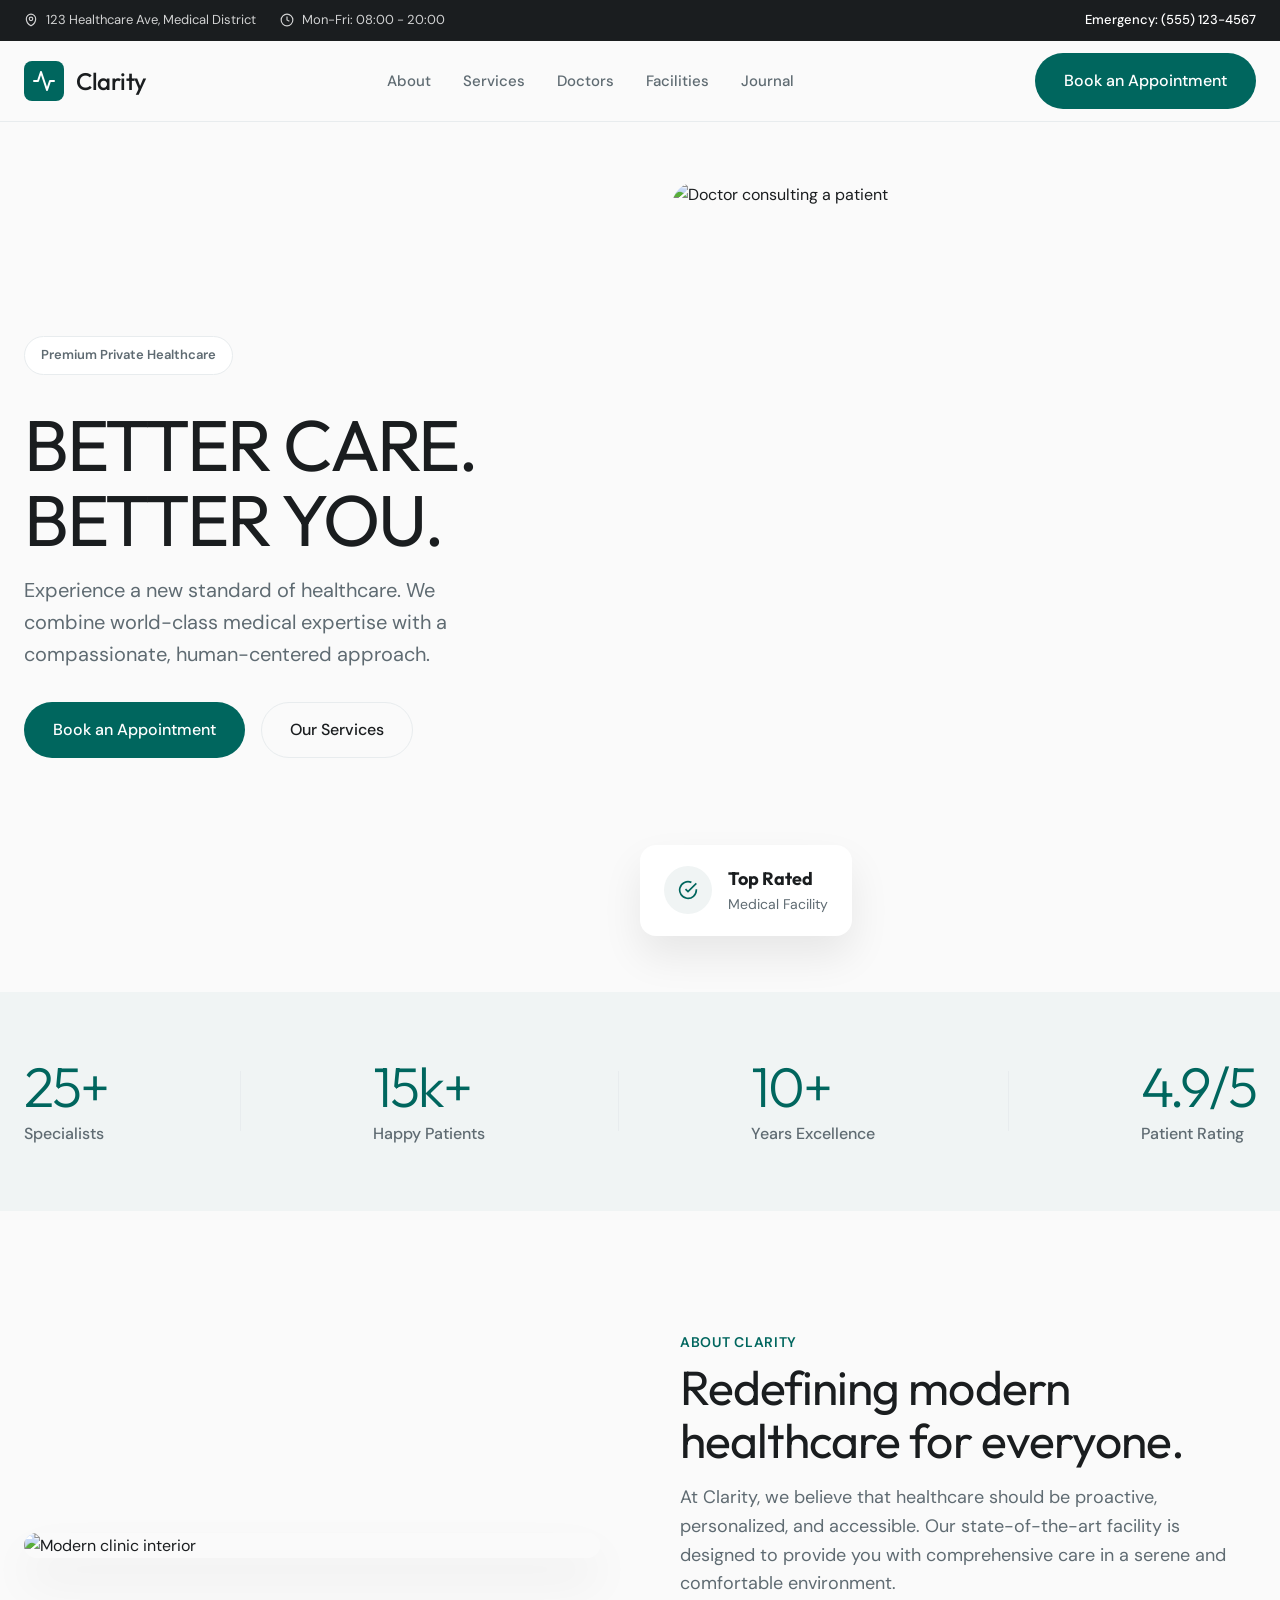
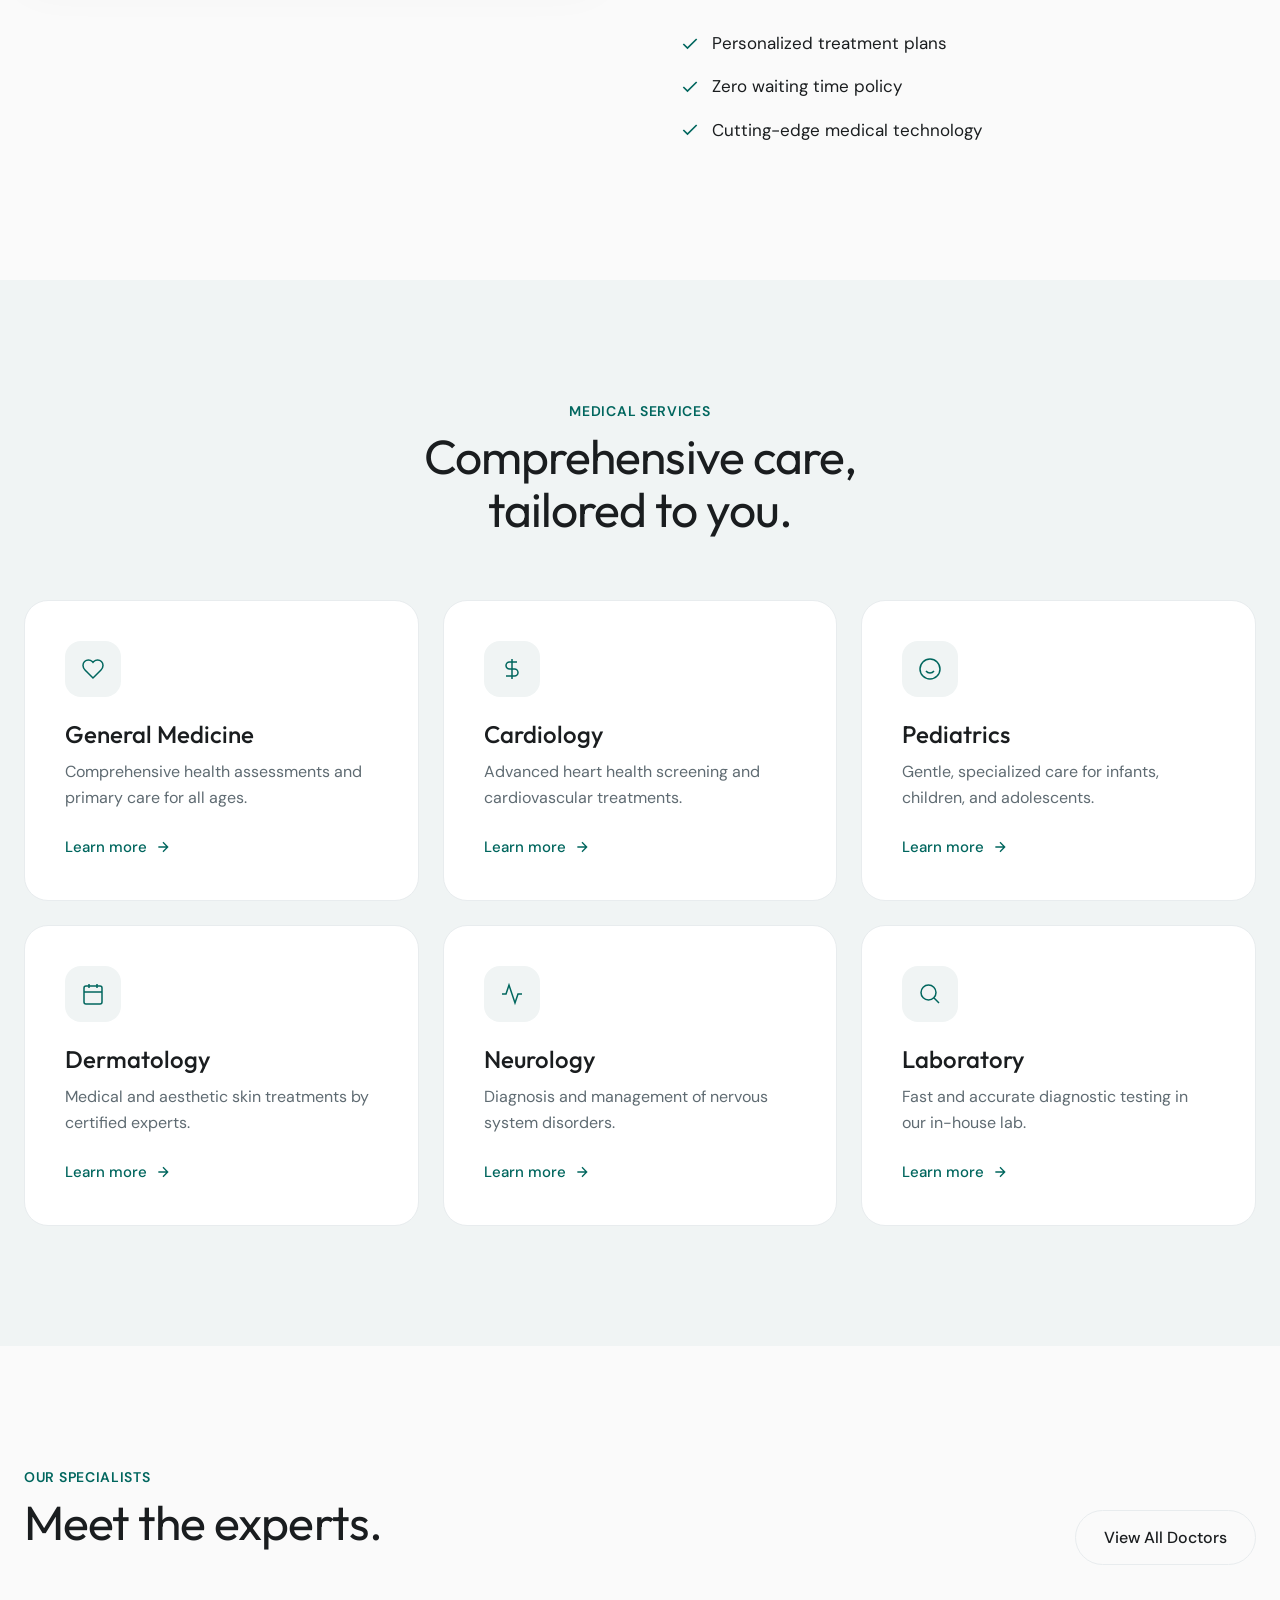
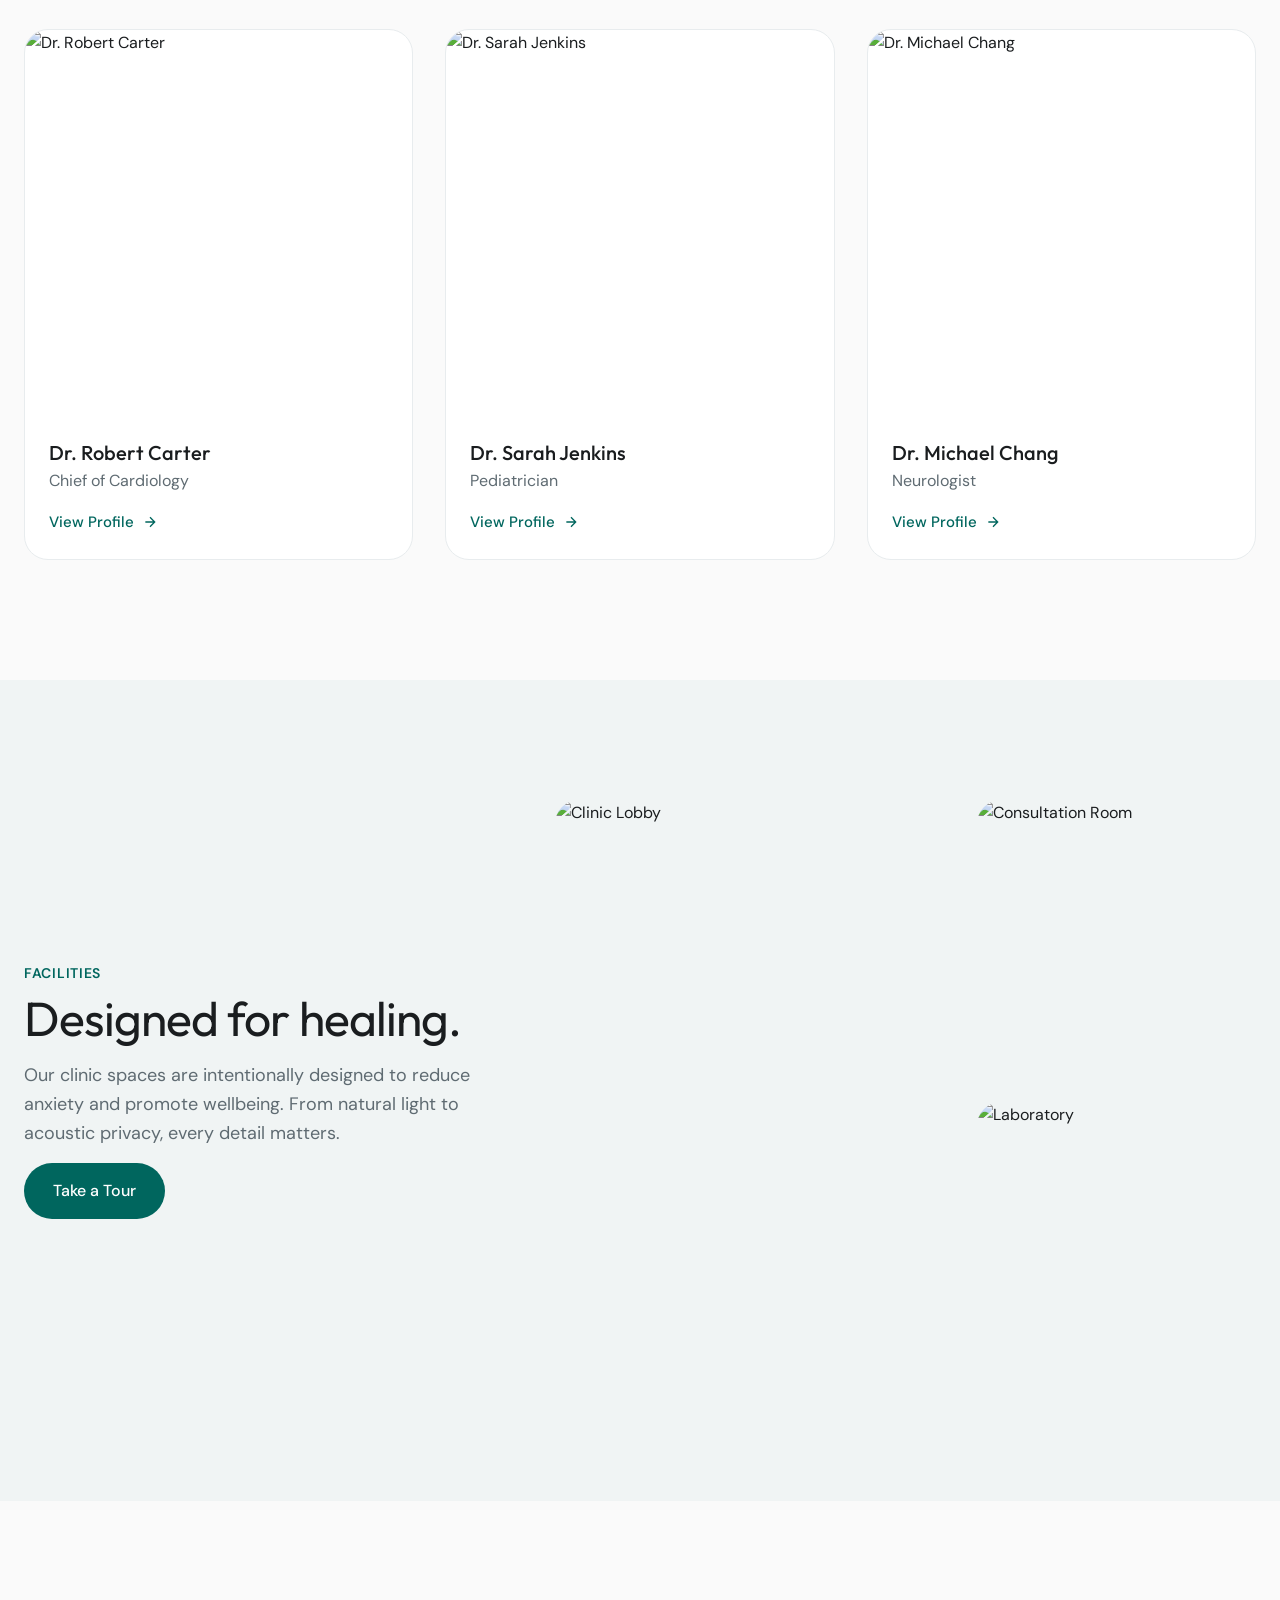
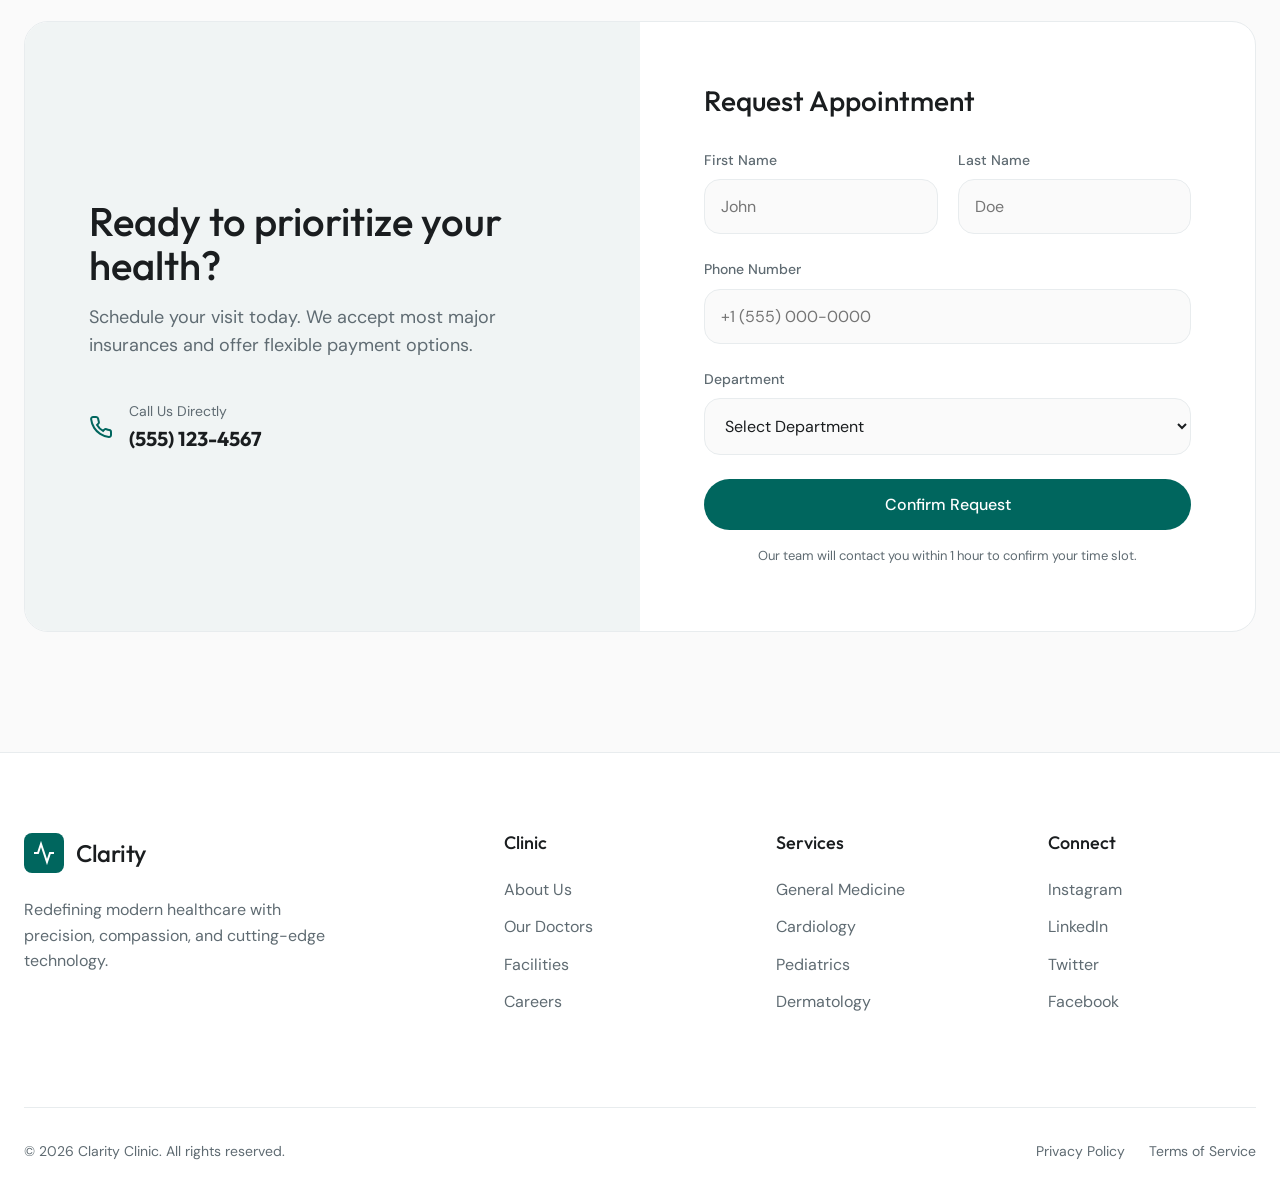
==== index.html @ 2b1e81a5 "Generate customer website from clarity" ====
<!DOCTYPE html>
<html lang="en">
<head>
    <meta charset="UTF-8">
    <meta name="viewport" content="width=device-width, initial-scale=1.0">
    <title>Praktek dokter gigi Jizel Zarra</title>
    
    <!-- Google Fonts -->
    <link rel="preconnect" href="https://fonts.googleapis.com">
    <link rel="preconnect" href="https://fonts.gstatic.com" crossorigin>
    <link href="https://fonts.googleapis.com/css2?family=DM+Sans:opsz,wght@9..40,400;9..40,500;9..40,600&family=Outfit:wght@300;400;500;600;700&display=swap" rel="stylesheet">
    
    <!-- Custom CSS -->
    <link rel="stylesheet" href="css/style.css">
</head>
<body data-nakama-business="Praktek dokter gigi Jizel Zarra">

    <!-- Top Bar -->
    <div class="top-bar">
        <div class="container top-bar-inner">
            <div class="top-bar-left">
                <span><svg width="14" height="14" viewBox="0 0 24 24" fill="none" stroke="currentColor" stroke-width="2"><path d="M12 22s-8-4.5-8-11.8A8 8 0 0 1 12 2a8 8 0 0 1 8 8.2c0 7.3-8 11.8-8 11.8z"/><circle cx="12" cy="10" r="3"/></svg> 123 Healthcare Ave, Medical District</span>
                <span><svg width="14" height="14" viewBox="0 0 24 24" fill="none" stroke="currentColor" stroke-width="2"><circle cx="12" cy="12" r="10"/><polyline points="12 6 12 12 16 14"/></svg> Mon-Fri: 08:00 - 20:00</span>
            </div>
            <div class="top-bar-right">
                <a href="tel:+1234567890" class="emergency-contact">Emergency: (555) 123-4567</a>
            </div>
        </div>
    </div>

    <!-- Navigation -->
    <nav class="navbar" id="navbar">
        <div class="container nav-inner">
            <a href="#" class="brand">
                <div class="brand-logo">
                    <svg width="24" height="24" viewBox="0 0 24 24" fill="none" stroke="currentColor" stroke-width="2" stroke-linecap="round" stroke-linejoin="round"><path d="M22 12h-4l-3 9L9 3l-3 9H2"/></svg>
                </div>
                <span>Clarity</span>
            </a>
            
            <div class="nav-links">
                <a href="#about" class="nav-link">About</a>
                <a href="#services" class="nav-link">Services</a>
                <a href="#doctors" class="nav-link">Doctors</a>
                <a href="#facilities" class="nav-link">Facilities</a>
                <a href="#journal" class="nav-link">Journal</a>
            </div>

            <div class="nav-actions">
                <a href="#book" class="btn btn-primary">Book an Appointment</a>
                <button class="menu-toggle" aria-label="Toggle menu">
                    <span></span>
                    <span></span>
                </button>
            </div>
        </div>
    </nav>

    <main>
        <!-- Hero Section -->
        <section class="hero">
            <div class="container hero-container">
                <div class="hero-content reveal">
                    <span class="hero-label">Premium Private Healthcare</span>
                    <h1 class="hero-title">BETTER CARE.<br>BETTER YOU.</h1>
                    <p class="hero-desc">Experience a new standard of healthcare. We combine world-class medical expertise with a compassionate, human-centered approach.</p>
                    <div class="hero-buttons">
                        <a href="#book" class="btn btn-primary">Book an Appointment</a>
                        <a href="#services" class="btn btn-outline">Our Services</a>
                    </div>
                </div>
                <div class="hero-visual reveal reveal-delay">
                    <div class="image-wrapper">
                        <img src="https://images.unsplash.com/photo-1638202993928-7267aad84c31?q=80&w=1974&auto=format&fit=crop" alt="Doctor consulting a patient" loading="lazy">
                    </div>
                    <div class="floating-badge">
                        <div class="badge-icon">
                            <svg width="20" height="20" viewBox="0 0 24 24" fill="none" stroke="currentColor" stroke-width="2"><path d="M22 11.08V12a10 10 0 1 1-5.93-9.14"/><polyline points="22 4 12 14.01 9 11.01"/></svg>
                        </div>
                        <div class="badge-text">
                            <strong>Top Rated</strong>
                            <span>Medical Facility</span>
                        </div>
                    </div>
                </div>
            </div>
        </section>

        <!-- Trust Indicators -->
        <section class="trust-indicators section-padding-sm bg-soft">
            <div class="container trust-container reveal">
                <div class="stat-item">
                    <h3>25+</h3>
                    <p>Specialists</p>
                </div>
                <div class="stat-divider"></div>
                <div class="stat-item">
                    <h3>15k+</h3>
                    <p>Happy Patients</p>
                </div>
                <div class="stat-divider"></div>
                <div class="stat-item">
                    <h3>10+</h3>
                    <p>Years Excellence</p>
                </div>
                <div class="stat-divider"></div>
                <div class="stat-item">
                    <h3>4.9/5</h3>
                    <p>Patient Rating</p>
                </div>
            </div>
        </section>

        <!-- About Section -->
        <section id="about" class="about section-padding">
            <div class="container about-container">
                <div class="about-visual reveal">
                    <img src="https://images.unsplash.com/photo-1519494026892-80bbd2d6fd0d?q=80&w=2053&auto=format&fit=crop" alt="Modern clinic interior" loading="lazy" class="rounded-image">
                </div>
                <div class="about-content reveal reveal-delay">
                    <span class="section-subtitle">About Clarity</span>
                    <h2 class="section-title">Redefining modern healthcare for everyone.</h2>
                    <p class="section-desc">At Clarity, we believe that healthcare should be proactive, personalized, and accessible. Our state-of-the-art facility is designed to provide you with comprehensive care in a serene and comfortable environment.</p>
                    <ul class="feature-list">
                        <li>
                            <svg width="20" height="20" viewBox="0 0 24 24" fill="none" stroke="currentColor" stroke-width="2"><polyline points="20 6 9 17 4 12"/></svg>
                            Personalized treatment plans
                        </li>
                        <li>
                            <svg width="20" height="20" viewBox="0 0 24 24" fill="none" stroke="currentColor" stroke-width="2"><polyline points="20 6 9 17 4 12"/></svg>
                            Zero waiting time policy
                        </li>
                        <li>
                            <svg width="20" height="20" viewBox="0 0 24 24" fill="none" stroke="currentColor" stroke-width="2"><polyline points="20 6 9 17 4 12"/></svg>
                            Cutting-edge medical technology
                        </li>
                    </ul>
                </div>
            </div>
        </section>

        <!-- Services Section -->
        <section id="services" class="services section-padding bg-soft">
            <div class="container">
                <div class="section-header text-center reveal">
                    <span class="section-subtitle">Medical Services</span>
                    <h2 class="section-title">Comprehensive care,<br>tailored to you.</h2>
                </div>
                
                <div class="services-grid mt-lg">
                    <!-- Service Card 1 -->
                    <div class="service-card reveal">
                        <div class="service-icon">
                            <svg width="24" height="24" viewBox="0 0 24 24" fill="none" stroke="currentColor" stroke-width="1.5"><path d="M20.42 4.58a5.4 5.4 0 0 0-7.65 0l-.77.78-.77-.78a5.4 5.4 0 0 0-7.65 0C1.46 6.7 1.33 10.28 4 13l8 8 8-8c2.67-2.72 2.54-6.3.42-8.42z"/></svg>
                        </div>
                        <h3>General Medicine</h3>
                        <p>Comprehensive health assessments and primary care for all ages.</p>
                        <a href="#" class="link-arrow">Learn more <svg width="16" height="16" viewBox="0 0 24 24" fill="none" stroke="currentColor" stroke-width="2"><path d="M5 12h14M12 5l7 7-7 7"/></svg></a>
                    </div>
                    <!-- Service Card 2 -->
                    <div class="service-card reveal reveal-delay">
                        <div class="service-icon">
                            <svg width="24" height="24" viewBox="0 0 24 24" fill="none" stroke="currentColor" stroke-width="1.5"><path d="M12 2v20M17 5H9.5a3.5 3.5 0 0 0 0 7h5a3.5 3.5 0 0 1 0 7H6"/></svg>
                        </div>
                        <h3>Cardiology</h3>
                        <p>Advanced heart health screening and cardiovascular treatments.</p>
                        <a href="#" class="link-arrow">Learn more <svg width="16" height="16" viewBox="0 0 24 24" fill="none" stroke="currentColor" stroke-width="2"><path d="M5 12h14M12 5l7 7-7 7"/></svg></a>
                    </div>
                    <!-- Service Card 3 -->
                    <div class="service-card reveal reveal-delay-2">
                        <div class="service-icon">
                            <svg width="24" height="24" viewBox="0 0 24 24" fill="none" stroke="currentColor" stroke-width="1.5"><circle cx="12" cy="12" r="10"/><path d="M8 14s1.5 2 4 2 4-2 4-2"/><line x1="9" y1="9" x2="9.01" y2="9"/><line x1="15" y1="9" x2="15.01" y2="9"/></svg>
                        </div>
                        <h3>Pediatrics</h3>
                        <p>Gentle, specialized care for infants, children, and adolescents.</p>
                        <a href="#" class="link-arrow">Learn more <svg width="16" height="16" viewBox="0 0 24 24" fill="none" stroke="currentColor" stroke-width="2"><path d="M5 12h14M12 5l7 7-7 7"/></svg></a>
                    </div>
                    <!-- Service Card 4 -->
                    <div class="service-card reveal">
                        <div class="service-icon">
                            <svg width="24" height="24" viewBox="0 0 24 24" fill="none" stroke="currentColor" stroke-width="1.5"><rect x="3" y="4" width="18" height="18" rx="2" ry="2"/><line x1="16" y1="2" x2="16" y2="6"/><line x1="8" y1="2" x2="8" y2="6"/><line x1="3" y1="10" x2="21" y2="10"/></svg>
                        </div>
                        <h3>Dermatology</h3>
                        <p>Medical and aesthetic skin treatments by certified experts.</p>
                        <a href="#" class="link-arrow">Learn more <svg width="16" height="16" viewBox="0 0 24 24" fill="none" stroke="currentColor" stroke-width="2"><path d="M5 12h14M12 5l7 7-7 7"/></svg></a>
                    </div>
                    <!-- Service Card 5 -->
                    <div class="service-card reveal reveal-delay">
                        <div class="service-icon">
                            <svg width="24" height="24" viewBox="0 0 24 24" fill="none" stroke="currentColor" stroke-width="1.5"><path d="M22 12h-4l-3 9L9 3l-3 9H2"/></svg>
                        </div>
                        <h3>Neurology</h3>
                        <p>Diagnosis and management of nervous system disorders.</p>
                        <a href="#" class="link-arrow">Learn more <svg width="16" height="16" viewBox="0 0 24 24" fill="none" stroke="currentColor" stroke-width="2"><path d="M5 12h14M12 5l7 7-7 7"/></svg></a>
                    </div>
                    <!-- Service Card 6 -->
                    <div class="service-card reveal reveal-delay-2">
                        <div class="service-icon">
                            <svg width="24" height="24" viewBox="0 0 24 24" fill="none" stroke="currentColor" stroke-width="1.5"><circle cx="10.5" cy="10.5" r="7.5"/><line x1="21" y1="21" x2="15.8" y2="15.8"/></svg>
                        </div>
                        <h3>Laboratory</h3>
                        <p>Fast and accurate diagnostic testing in our in-house lab.</p>
                        <a href="#" class="link-arrow">Learn more <svg width="16" height="16" viewBox="0 0 24 24" fill="none" stroke="currentColor" stroke-width="2"><path d="M5 12h14M12 5l7 7-7 7"/></svg></a>
                    </div>
                </div>
            </div>
        </section>

        <!-- Doctors Section -->
        <section id="doctors" class="doctors section-padding">
            <div class="container">
                <div class="section-header reveal">
                    <div class="flex-between">
                        <div>
                            <span class="section-subtitle">Our Specialists</span>
                            <h2 class="section-title">Meet the experts.</h2>
                        </div>
                        <a href="#" class="btn btn-outline hidden-mobile">View All Doctors</a>
                    </div>
                </div>

                <div class="doctors-grid mt-lg">
                    <!-- Doctor 1 -->
                    <div class="doctor-card reveal">
                        <div class="doctor-img">
                            <img src="https://images.unsplash.com/photo-1612349317150-e413f6a5b16d?q=80&w=2070&auto=format&fit=crop" alt="Dr. Robert Carter" loading="lazy">
                        </div>
                        <div class="doctor-info">
                            <h3>Dr. Robert Carter</h3>
                            <p class="specialty">Chief of Cardiology</p>
                            <a href="#" class="link-arrow">View Profile <svg width="16" height="16" viewBox="0 0 24 24" fill="none" stroke="currentColor" stroke-width="2"><path d="M5 12h14M12 5l7 7-7 7"/></svg></a>
                        </div>
                    </div>
                    <!-- Doctor 2 -->
                    <div class="doctor-card reveal reveal-delay">
                        <div class="doctor-img">
                            <img src="https://images.unsplash.com/photo-1594824406935-44fb74719cd2?q=80&w=2070&auto=format&fit=crop" alt="Dr. Sarah Jenkins" loading="lazy">
                        </div>
                        <div class="doctor-info">
                            <h3>Dr. Sarah Jenkins</h3>
                            <p class="specialty">Pediatrician</p>
                            <a href="#" class="link-arrow">View Profile <svg width="16" height="16" viewBox="0 0 24 24" fill="none" stroke="currentColor" stroke-width="2"><path d="M5 12h14M12 5l7 7-7 7"/></svg></a>
                        </div>
                    </div>
                    <!-- Doctor 3 -->
                    <div class="doctor-card reveal reveal-delay-2">
                        <div class="doctor-img">
                            <img src="https://images.unsplash.com/photo-1622253692010-333f2da6031d?q=80&w=1964&auto=format&fit=crop" alt="Dr. Michael Chang" loading="lazy">
                        </div>
                        <div class="doctor-info">
                            <h3>Dr. Michael Chang</h3>
                            <p class="specialty">Neurologist</p>
                            <a href="#" class="link-arrow">View Profile <svg width="16" height="16" viewBox="0 0 24 24" fill="none" stroke="currentColor" stroke-width="2"><path d="M5 12h14M12 5l7 7-7 7"/></svg></a>
                        </div>
                    </div>
                </div>
            </div>
        </section>

        <!-- Facilities Section -->
        <section id="facilities" class="facilities section-padding bg-soft">
            <div class="container">
                <div class="facilities-layout">
                    <div class="facilities-text reveal">
                        <span class="section-subtitle">Facilities</span>
                        <h2 class="section-title">Designed for healing.</h2>
                        <p class="section-desc">Our clinic spaces are intentionally designed to reduce anxiety and promote wellbeing. From natural light to acoustic privacy, every detail matters.</p>
                        <a href="#" class="btn btn-primary mt-sm">Take a Tour</a>
                    </div>
                    <div class="facilities-gallery reveal reveal-delay">
                        <div class="gallery-item large">
                            <img src="https://images.unsplash.com/photo-1586773860418-d37222d8fce3?q=80&w=2073&auto=format&fit=crop" alt="Clinic Lobby" loading="lazy">
                        </div>
                        <div class="gallery-column">
                            <div class="gallery-item">
                                <img src="https://images.unsplash.com/photo-1516549655169-df83a0774514?q=80&w=2070&auto=format&fit=crop" alt="Consultation Room" loading="lazy">
                            </div>
                            <div class="gallery-item">
                                <img src="https://images.unsplash.com/photo-1579684385127-1ef15d508118?q=80&w=2080&auto=format&fit=crop" alt="Laboratory" loading="lazy">
                            </div>
                        </div>
                    </div>
                </div>
            </div>
        </section>

        <!-- CTA / Appointment Booking -->
        <section id="book" class="booking section-padding">
            <div class="container booking-container reveal">
                <div class="booking-box">
                    <div class="booking-content">
                        <h2>Ready to prioritize your health?</h2>
                        <p>Schedule your visit today. We accept most major insurances and offer flexible payment options.</p>
                        
                        <div class="contact-methods">
                            <div class="method">
                                <svg width="24" height="24" viewBox="0 0 24 24" fill="none" stroke="currentColor" stroke-width="2"><path d="M22 16.92v3a2 2 0 0 1-2.18 2 19.79 19.79 0 0 1-8.63-3.07 19.5 19.5 0 0 1-6-6 19.79 19.79 0 0 1-3.07-8.67A2 2 0 0 1 4.11 2h3a2 2 0 0 1 2 1.72 12.84 12.84 0 0 0 .7 2.81 2 2 0 0 1-.45 2.11L8.09 9.91a16 16 0 0 0 6 6l1.27-1.27a2 2 0 0 1 2.11-.45 12.84 12.84 0 0 0 2.81.7A2 2 0 0 1 22 16.92z"/></svg>
                                <div>
                                    <span>Call Us Directly</span>
                                    <strong>(555) 123-4567</strong>
                                </div>
                            </div>
                        </div>
                    </div>
                    <div class="booking-form-wrapper">
                        <form class="booking-form">
                            <h3>Request Appointment</h3>
                            <div class="form-row">
                                <div class="form-group">
                                    <label>First Name</label>
                                    <input type="text" placeholder="John" required>
                                </div>
                                <div class="form-group">
                                    <label>Last Name</label>
                                    <input type="text" placeholder="Doe" required>
                                </div>
                            </div>
                            <div class="form-group">
                                <label>Phone Number</label>
                                <input type="tel" placeholder="+1 (555) 000-0000" required>
                            </div>
                            <div class="form-group">
                                <label>Department</label>
                                <select required>
                                    <option value="">Select Department</option>
                                    <option value="general">General Medicine</option>
                                    <option value="cardiology">Cardiology</option>
                                    <option value="pediatrics">Pediatrics</option>
                                    <option value="other">Other</option>
                                </select>
                            </div>
                            <button type="submit" class="btn btn-primary btn-full">Confirm Request</button>
                            <p class="form-note">Our team will contact you within 1 hour to confirm your time slot.</p>
                        </form>
                    </div>
                </div>
            </div>
        </section>
    </main>

    <!-- Footer -->
    <footer class="footer">
        <div class="container">
            <div class="footer-top">
                <div class="footer-brand">
                    <a href="#" class="brand">
                        <div class="brand-logo">
                            <svg width="24" height="24" viewBox="0 0 24 24" fill="none" stroke="currentColor" stroke-width="2"><path d="M22 12h-4l-3 9L9 3l-3 9H2"/></svg>
                        </div>
                        <span>Clarity</span>
                    </a>
                    <p class="footer-desc">Redefining modern healthcare with precision, compassion, and cutting-edge technology.</p>
                </div>
                
                <div class="footer-links">
                    <h4>Clinic</h4>
                    <a href="#about">About Us</a>
                    <a href="#doctors">Our Doctors</a>
                    <a href="#facilities">Facilities</a>
                    <a href="#">Careers</a>
                </div>
                
                <div class="footer-links">
                    <h4>Services</h4>
                    <a href="#">General Medicine</a>
                    <a href="#">Cardiology</a>
                    <a href="#">Pediatrics</a>
                    <a href="#">Dermatology</a>
                </div>
                
                <div class="footer-links">
                    <h4>Connect</h4>
                    <a href="#">Instagram</a>
                    <a href="#">LinkedIn</a>
                    <a href="#">Twitter</a>
                    <a href="#">Facebook</a>
                </div>
            </div>
            
            <div class="footer-bottom">
                <p>&copy; 2026 Clarity Clinic. All rights reserved.</p>
                <div class="legal-links">
                    <a href="#">Privacy Policy</a>
                    <a href="#">Terms of Service</a>
                </div>
            </div>
        </div>
    </footer>

    <!-- Custom JS -->
    <script src="js/main.js"></script>
<script src="js/nakama-site-config.js"></script><script src="js/nakama-site-runtime.js"></script>
</body>
</html>
---- css/style.css ----
/* Theme 01 - CLARITY (Modern Private Clinic) */

:root {
    /* Colors */
    --c-bg: #FAFAFA;
    --c-bg-soft: #F0F4F4;
    --c-text: #1A1D1F;
    --c-text-muted: #5F6B72;
    --c-accent: #00665E;
    --c-accent-hover: #004F49;
    --c-white: #FFFFFF;
    --c-border: #E8ECEE;
    
    /* Typography */
    --f-heading: 'Outfit', sans-serif;
    --f-body: 'DM Sans', sans-serif;
    
    /* Spacing */
    --s-sm: 8px;
    --s-md: 16px;
    --s-lg: 32px;
    --s-xl: 64px;
    --s-xxl: 120px;
    
    /* Border Radius */
    --r-sm: 8px;
    --r-md: 16px;
    --r-lg: 24px;
    --r-pill: 100px;
    
    /* Transitions */
    --t-smooth: all 0.4s cubic-bezier(0.16, 1, 0.3, 1);
}

* {
    margin: 0;
    padding: 0;
    box-sizing: border-box;
}

html {
    scroll-behavior: smooth;
}

body {
    font-family: var(--f-body);
    color: var(--c-text);
    background-color: var(--c-bg);
    line-height: 1.6;
    -webkit-font-smoothing: antialiased;
}

h1, h2, h3, h4, h5, h6 {
    font-family: var(--f-heading);
    font-weight: 500;
    line-height: 1.1;
    color: var(--c-text);
}

a {
    text-decoration: none;
    color: inherit;
    transition: var(--t-smooth);
}

img {
    max-width: 100%;
    height: auto;
    display: block;
}

/* Layout Utilities */
.container {
    width: 100%;
    max-width: 1280px;
    margin: 0 auto;
    padding: 0 24px;
}

.section-padding {
    padding: var(--s-xxl) 0;
}

.section-padding-sm {
    padding: var(--s-xl) 0;
}

.bg-soft {
    background-color: var(--c-bg-soft);
}

.text-center {
    text-align: center;
}

.mt-sm { margin-top: var(--s-md); }
.mt-md { margin-top: var(--s-lg); }
.mt-lg { margin-top: var(--s-xl); }

.flex-between {
    display: flex;
    justify-content: space-between;
    align-items: flex-end;
    gap: var(--s-lg);
}

/* Typography Utilities */
.section-subtitle {
    font-family: var(--f-body);
    font-weight: 600;
    font-size: 0.875rem;
    text-transform: uppercase;
    letter-spacing: 0.05em;
    color: var(--c-accent);
    display: block;
    margin-bottom: var(--s-sm);
}

.section-title {
    font-size: 3rem;
    font-weight: 400;
    letter-spacing: -0.02em;
    margin-bottom: var(--s-md);
}

.section-desc {
    font-size: 1.125rem;
    color: var(--c-text-muted);
    max-width: 600px;
}

.text-center .section-desc {
    margin: 0 auto;
}

/* Buttons */
.btn {
    display: inline-flex;
    align-items: center;
    justify-content: center;
    padding: 14px 28px;
    font-family: var(--f-body);
    font-weight: 500;
    font-size: 1rem;
    border-radius: var(--r-pill);
    cursor: pointer;
    transition: var(--t-smooth);
    border: 1px solid transparent;
}

.btn-primary {
    background-color: var(--c-accent);
    color: var(--c-white);
}

.btn-primary:hover {
    background-color: var(--c-accent-hover);
    transform: translateY(-2px);
    box-shadow: 0 10px 20px rgba(0, 102, 94, 0.15);
}

.btn-outline {
    background-color: transparent;
    color: var(--c-text);
    border-color: var(--c-border);
}

.btn-outline:hover {
    border-color: var(--c-accent);
    color: var(--c-accent);
}

.btn-full {
    width: 100%;
}

.link-arrow {
    display: inline-flex;
    align-items: center;
    gap: 8px;
    font-weight: 500;
    color: var(--c-accent);
    font-size: 0.9375rem;
}

.link-arrow svg {
    transition: var(--t-smooth);
}

.link-arrow:hover svg {
    transform: translateX(4px);
}

/* Top Bar */
.top-bar {
    background-color: var(--c-text);
    color: var(--c-white);
    font-size: 0.8125rem;
    padding: 10px 0;
}

.top-bar-inner {
    display: flex;
    justify-content: space-between;
    align-items: center;
}

.top-bar-left {
    display: flex;
    gap: 24px;
}

.top-bar-left span {
    display: flex;
    align-items: center;
    gap: 8px;
    opacity: 0.8;
}

.emergency-contact {
    color: var(--c-white);
    font-weight: 500;
}

.emergency-contact:hover {
    color: #4FD1C5;
}

/* Navbar */
.navbar {
    background-color: var(--c-bg);
    border-bottom: 1px solid var(--c-border);
    position: sticky;
    top: 0;
    z-index: 100;
    transition: var(--t-smooth);
}

.navbar.scrolled {
    background-color: rgba(250, 250, 250, 0.9);
    backdrop-filter: blur(12px);
}

.nav-inner {
    display: flex;
    justify-content: space-between;
    align-items: center;
    height: 80px;
}

.brand {
    display: flex;
    align-items: center;
    gap: 12px;
    font-family: var(--f-heading);
    font-weight: 500;
    font-size: 1.5rem;
    letter-spacing: -0.02em;
}

.brand-logo {
    width: 40px;
    height: 40px;
    background-color: var(--c-accent);
    color: var(--c-white);
    border-radius: var(--r-sm);
    display: flex;
    align-items: center;
    justify-content: center;
}

.nav-links {
    display: flex;
    gap: 32px;
}

.nav-link {
    font-size: 0.9375rem;
    font-weight: 500;
    color: var(--c-text-muted);
}

.nav-link:hover {
    color: var(--c-accent);
}

.nav-actions {
    display: flex;
    align-items: center;
    gap: 16px;
}

.menu-toggle {
    display: none;
    background: none;
    border: none;
    cursor: pointer;
    flex-direction: column;
    gap: 6px;
    padding: 8px;
}

.menu-toggle span {
    display: block;
    width: 24px;
    height: 2px;
    background-color: var(--c-text);
    transition: var(--t-smooth);
}

/* Hero Section */
.hero {
    padding: 60px 0 80px;
    overflow: hidden;
}

.hero-container {
    display: grid;
    grid-template-columns: 1fr 1fr;
    gap: 64px;
    align-items: center;
}

.hero-label {
    display: inline-block;
    padding: 8px 16px;
    background-color: var(--c-white);
    border: 1px solid var(--c-border);
    border-radius: var(--r-pill);
    font-size: 0.8125rem;
    font-weight: 600;
    color: var(--c-text-muted);
    margin-bottom: var(--s-lg);
}

.hero-title {
    font-size: 4.5rem;
    font-weight: 400;
    line-height: 1.05;
    letter-spacing: -0.03em;
    margin-bottom: var(--s-md);
}

.hero-desc {
    font-size: 1.25rem;
    color: var(--c-text-muted);
    margin-bottom: var(--s-lg);
    max-width: 480px;
}

.hero-buttons {
    display: flex;
    gap: 16px;
}

.hero-visual {
    position: relative;
}

.hero-visual .image-wrapper {
    border-radius: var(--r-lg);
    overflow: hidden;
    position: relative;
    aspect-ratio: 4/5;
}

.hero-visual img {
    width: 100%;
    height: 100%;
    object-fit: cover;
}

.floating-badge {
    position: absolute;
    bottom: -24px;
    left: -32px;
    background-color: var(--c-white);
    padding: 20px 24px;
    border-radius: var(--r-md);
    box-shadow: 0 20px 40px rgba(0,0,0,0.08);
    display: flex;
    align-items: center;
    gap: 16px;
    animation: float 6s ease-in-out infinite;
}

.badge-icon {
    width: 48px;
    height: 48px;
    background-color: var(--c-bg-soft);
    color: var(--c-accent);
    border-radius: 50%;
    display: flex;
    align-items: center;
    justify-content: center;
}

.badge-text {
    display: flex;
    flex-direction: column;
}

.badge-text strong {
    font-size: 1.125rem;
    font-family: var(--f-heading);
}

.badge-text span {
    font-size: 0.875rem;
    color: var(--c-text-muted);
}

@keyframes float {
    0%, 100% { transform: translateY(0); }
    50% { transform: translateY(-12px); }
}

/* Trust Indicators */
.trust-container {
    display: flex;
    justify-content: space-between;
    align-items: center;
}

.stat-item h3 {
    font-size: 3.5rem;
    font-weight: 300;
    letter-spacing: -0.04em;
    color: var(--c-accent);
    margin-bottom: 4px;
}

.stat-item p {
    font-size: 1rem;
    color: var(--c-text-muted);
    font-weight: 500;
}

.stat-divider {
    width: 1px;
    height: 60px;
    background-color: var(--c-border);
}

/* About Section */
.about-container {
    display: grid;
    grid-template-columns: 1fr 1fr;
    gap: 80px;
    align-items: center;
}

.rounded-image {
    border-radius: var(--r-lg);
    box-shadow: 0 24px 48px rgba(0,0,0,0.06);
}

.feature-list {
    list-style: none;
    margin-top: var(--s-lg);
}

.feature-list li {
    display: flex;
    align-items: center;
    gap: 12px;
    font-size: 1.0625rem;
    margin-bottom: 16px;
    color: var(--c-text);
}

.feature-list svg {
    color: var(--c-accent);
    flex-shrink: 0;
}

/* Services Grid */
.services-grid {
    display: grid;
    grid-template-columns: repeat(3, 1fr);
    gap: 24px;
}

.service-card {
    background-color: var(--c-white);
    padding: 40px;
    border-radius: var(--r-lg);
    border: 1px solid var(--c-border);
    transition: var(--t-smooth);
}

.service-card:hover {
    transform: translateY(-8px);
    box-shadow: 0 20px 40px rgba(0,0,0,0.04);
    border-color: var(--c-accent);
}

.service-icon {
    width: 56px;
    height: 56px;
    background-color: var(--c-bg-soft);
    color: var(--c-accent);
    border-radius: var(--r-md);
    display: flex;
    align-items: center;
    justify-content: center;
    margin-bottom: 24px;
    transition: var(--t-smooth);
}

.service-card:hover .service-icon {
    background-color: var(--c-accent);
    color: var(--c-white);
}

.service-card h3 {
    font-size: 1.5rem;
    margin-bottom: 12px;
}

.service-card p {
    color: var(--c-text-muted);
    margin-bottom: 24px;
    font-size: 1rem;
}

/* Doctors Section */
.doctors-grid {
    display: grid;
    grid-template-columns: repeat(3, 1fr);
    gap: 32px;
}

.doctor-card {
    border-radius: var(--r-lg);
    overflow: hidden;
    background-color: var(--c-white);
    border: 1px solid var(--c-border);
    transition: var(--t-smooth);
}

.doctor-card:hover {
    transform: translateY(-8px);
    box-shadow: 0 20px 40px rgba(0,0,0,0.06);
}

.doctor-img {
    aspect-ratio: 4/4;
    overflow: hidden;
}

.doctor-img img {
    width: 100%;
    height: 100%;
    object-fit: cover;
    object-position: top;
    transition: var(--t-smooth);
}

.doctor-card:hover .doctor-img img {
    transform: scale(1.05);
}

.doctor-info {
    padding: 24px;
}

.doctor-info h3 {
    font-size: 1.25rem;
    margin-bottom: 4px;
}

.specialty {
    color: var(--c-text-muted);
    margin-bottom: 16px;
}

/* Facilities Section */
.facilities-layout {
    display: grid;
    grid-template-columns: 1fr 1.5fr;
    gap: 64px;
    align-items: center;
}

.facilities-gallery {
    display: flex;
    gap: 24px;
}

.gallery-item {
    border-radius: var(--r-lg);
    overflow: hidden;
}

.gallery-item img {
    width: 100%;
    height: 100%;
    object-fit: cover;
    transition: var(--t-smooth);
}

.gallery-item:hover img {
    transform: scale(1.05);
}

.gallery-item.large {
    flex: 1;
    aspect-ratio: 3/4;
}

.gallery-column {
    flex: 0.7;
    display: flex;
    flex-direction: column;
    gap: 24px;
}

.gallery-column .gallery-item {
    aspect-ratio: 1/1;
}

/* Booking Section */
.booking-box {
    background-color: var(--c-white);
    border-radius: var(--r-lg);
    border: 1px solid var(--c-border);
    display: grid;
    grid-template-columns: 1fr 1fr;
    overflow: hidden;
}

.booking-content {
    padding: 64px;
    background-color: var(--c-bg-soft);
    display: flex;
    flex-direction: column;
    justify-content: center;
}

.booking-content h2 {
    font-size: 2.5rem;
    margin-bottom: 16px;
}

.booking-content p {
    font-size: 1.125rem;
    color: var(--c-text-muted);
    margin-bottom: 40px;
}

.contact-methods .method {
    display: flex;
    align-items: center;
    gap: 16px;
}

.method svg {
    color: var(--c-accent);
}

.method span {
    display: block;
    font-size: 0.875rem;
    color: var(--c-text-muted);
}

.method strong {
    display: block;
    font-size: 1.25rem;
    font-family: var(--f-heading);
    color: var(--c-text);
}

.booking-form-wrapper {
    padding: 64px;
}

.booking-form h3 {
    font-size: 1.75rem;
    margin-bottom: 32px;
}

.form-row {
    display: grid;
    grid-template-columns: 1fr 1fr;
    gap: 20px;
}

.form-group {
    margin-bottom: 24px;
}

.form-group label {
    display: block;
    font-size: 0.875rem;
    font-weight: 500;
    margin-bottom: 8px;
    color: var(--c-text-muted);
}

.form-group input,
.form-group select {
    width: 100%;
    padding: 16px;
    background-color: var(--c-bg);
    border: 1px solid var(--c-border);
    border-radius: var(--r-md);
    font-family: var(--f-body);
    font-size: 1rem;
    color: var(--c-text);
    transition: var(--t-smooth);
}

.form-group input:focus,
.form-group select:focus {
    outline: none;
    border-color: var(--c-accent);
    background-color: var(--c-white);
}

.form-note {
    margin-top: 16px;
    font-size: 0.8125rem;
    color: var(--c-text-muted);
    text-align: center;
}

/* Footer */
.footer {
    background-color: var(--c-white);
    border-top: 1px solid var(--c-border);
    padding: 80px 0 40px;
}

.footer-top {
    display: grid;
    grid-template-columns: 2fr 1fr 1fr 1fr;
    gap: 64px;
    margin-bottom: 80px;
}

.footer-desc {
    color: var(--c-text-muted);
    margin-top: 24px;
    max-width: 320px;
}

.footer-links h4 {
    font-size: 1.125rem;
    margin-bottom: 24px;
}

.footer-links a {
    display: block;
    color: var(--c-text-muted);
    margin-bottom: 12px;
}

.footer-links a:hover {
    color: var(--c-accent);
}

.footer-bottom {
    display: flex;
    justify-content: space-between;
    align-items: center;
    padding-top: 32px;
    border-top: 1px solid var(--c-border);
    color: var(--c-text-muted);
    font-size: 0.875rem;
}

.legal-links {
    display: flex;
    gap: 24px;
}

/* Scroll Animation (Micro-interaction) */
.reveal {
    opacity: 0;
    transform: translateY(40px);
    transition: all 0.8s cubic-bezier(0.16, 1, 0.3, 1);
}

.reveal.active {
    opacity: 1;
    transform: translateY(0);
}

.reveal-delay { transition-delay: 0.15s; }
.reveal-delay-2 { transition-delay: 0.3s; }

/* Responsive Design */
@media (max-width: 1024px) {
    .hero-title { font-size: 3.5rem; }
    .hero-container { gap: 40px; }
    .about-container { gap: 40px; }
    .facilities-layout { grid-template-columns: 1fr; }
    .booking-box { grid-template-columns: 1fr; }
    .booking-content { padding: 40px; }
    .booking-form-wrapper { padding: 40px; }
}

@media (max-width: 768px) {
    .section-padding { padding: 80px 0; }
    .section-title { font-size: 2.5rem; }
    
    .top-bar { display: none; }
    
    .nav-links, .nav-actions .btn { display: none; }
    .menu-toggle { display: flex; }
    
    .navbar.menu-open .nav-links {
        display: flex;
        flex-direction: column;
        position: absolute;
        top: 100%;
        left: 0;
        width: 100%;
        background-color: var(--c-white);
        padding: 24px;
        border-bottom: 1px solid var(--c-border);
        box-shadow: 0 10px 20px rgba(0,0,0,0.05);
    }
    
    .hero-container {
        grid-template-columns: 1fr;
        text-align: center;
    }
    .hero-desc { margin: 0 auto 32px; }
    .hero-buttons { justify-content: center; }
    .floating-badge { left: 50%; transform: translateX(-50%); bottom: -30px; }
    @keyframes float {
        0%, 100% { transform: translate(-50%, 0); }
        50% { transform: translate(-50%, -12px); }
    }
    
    .trust-container {
        flex-direction: column;
        gap: 24px;
        text-align: center;
    }
    .stat-divider { width: 100px; height: 1px; }
    
    .about-container { grid-template-columns: 1fr; }
    .about-visual { order: -1; }
    
    .services-grid, .doctors-grid {
        grid-template-columns: 1fr;
    }
    
    .flex-between {
        flex-direction: column;
        align-items: flex-start;
        gap: 16px;
    }
    .hidden-mobile { display: none; }
    
    .footer-top {
        grid-template-columns: 1fr;
        gap: 40px;
    }
    
    .footer-bottom {
        flex-direction: column;
        gap: 16px;
        text-align: center;
    }
}
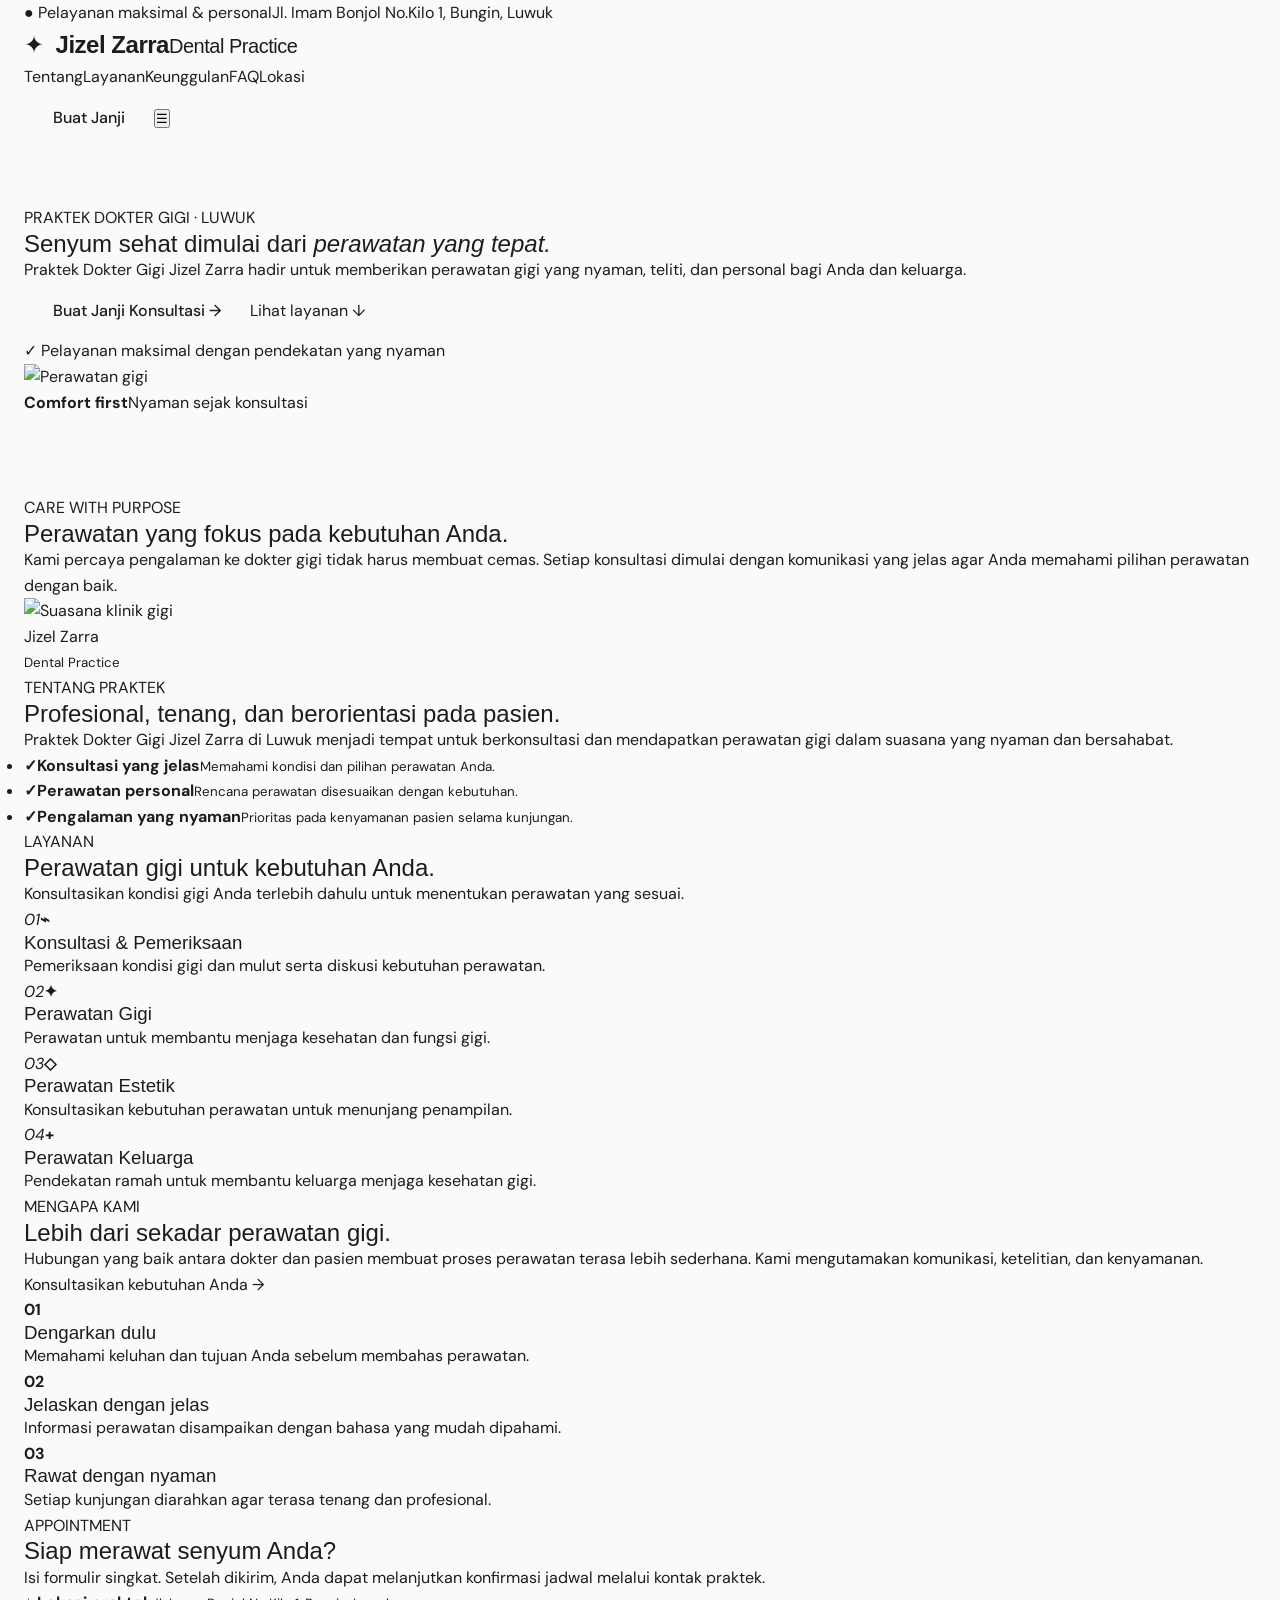
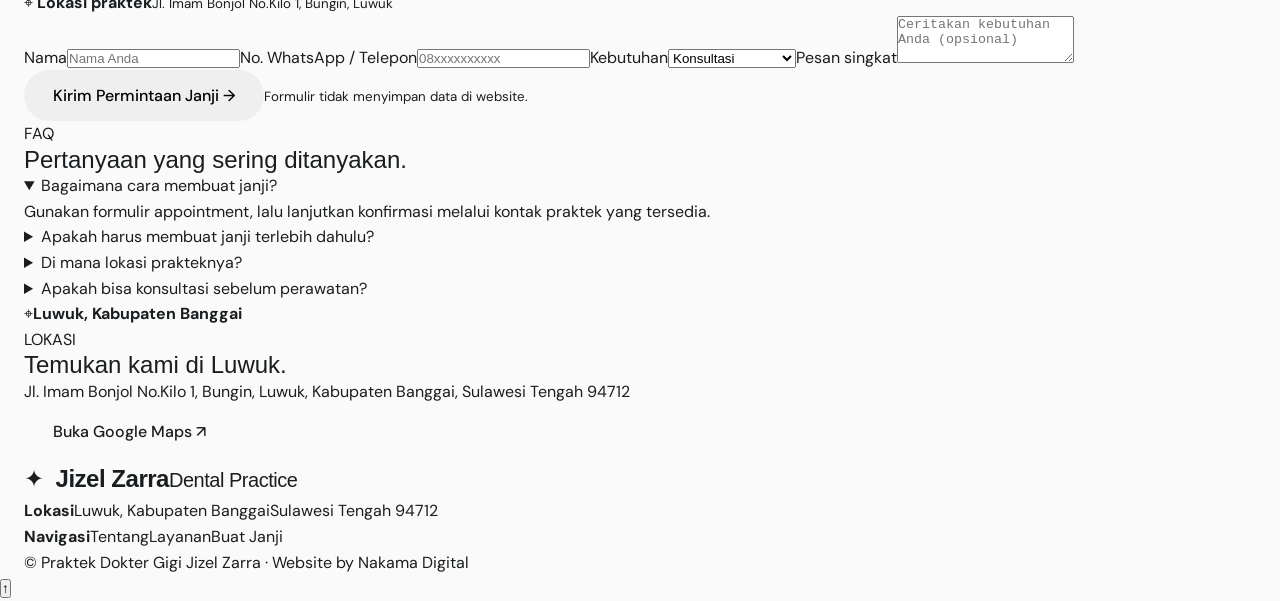
==== commit b80158d6: "Make dental practice site production-ready" ====
--- a/index.html
+++ b/index.html
@@ -1,394 +1,28 @@
-<!DOCTYPE html>
-<html lang="en">
+<!doctype html>
+<html lang="id">
 <head>
-    <meta charset="UTF-8">
-    <meta name="viewport" content="width=device-width, initial-scale=1.0">
-    <title>Praktek dokter gigi Jizel Zarra</title>
-    
-    <!-- Google Fonts -->
-    <link rel="preconnect" href="https://fonts.googleapis.com">
-    <link rel="preconnect" href="https://fonts.gstatic.com" crossorigin>
-    <link href="https://fonts.googleapis.com/css2?family=DM+Sans:opsz,wght@9..40,400;9..40,500;9..40,600&family=Outfit:wght@300;400;500;600;700&display=swap" rel="stylesheet">
-    
-    <!-- Custom CSS -->
-    <link rel="stylesheet" href="css/style.css">
+<meta charset="utf-8"><meta name="viewport" content="width=device-width,initial-scale=1">
+<meta name="theme-color" content="#087f82"><meta name="robots" content="index,follow">
+<meta name="description" content="Praktek Dokter Gigi Jizel Zarra di Luwuk, Kabupaten Banggai. Konsultasi dan perawatan gigi dengan pelayanan yang nyaman dan personal.">
+<meta property="og:title" content="Praktek Dokter Gigi Jizel Zarra | Luwuk"><meta property="og:description" content="Perawatan gigi yang nyaman dan personal di Luwuk, Kabupaten Banggai.">
+<title>Praktek Dokter Gigi Jizel Zarra | Luwuk</title>
+<link rel="preconnect" href="https://fonts.googleapis.com"><link rel="preconnect" href="https://fonts.gstatic.com" crossorigin><link href="https://fonts.googleapis.com/css2?family=DM+Sans:wght@400;500;600;700&family=Manrope:wght@500;600;700;800&display=swap" rel="stylesheet"><link rel="stylesheet" href="css/style.css">
+<script defer src="js/nakama-site-config.js"></script><script defer src="js/main.js"></script>
+<script type="application/ld+json">{"@context":"https://schema.org","@type":"Dentist","name":"Praktek Dokter Gigi Jizel Zarra","description":"Praktek dokter gigi di Luwuk, Kabupaten Banggai.","address":{"@type":"PostalAddress","streetAddress":"Jl. Imam Bonjol No.Kilo 1, Bungin","addressLocality":"Luwuk","addressRegion":"Sulawesi Tengah","postalCode":"94712","addressCountry":"ID"}}</script>
 </head>
-<body data-nakama-business="Praktek dokter gigi Jizel Zarra">
-
-    <!-- Top Bar -->
-    <div class="top-bar">
-        <div class="container top-bar-inner">
-            <div class="top-bar-left">
-                <span><svg width="14" height="14" viewBox="0 0 24 24" fill="none" stroke="currentColor" stroke-width="2"><path d="M12 22s-8-4.5-8-11.8A8 8 0 0 1 12 2a8 8 0 0 1 8 8.2c0 7.3-8 11.8-8 11.8z"/><circle cx="12" cy="10" r="3"/></svg> 123 Healthcare Ave, Medical District</span>
-                <span><svg width="14" height="14" viewBox="0 0 24 24" fill="none" stroke="currentColor" stroke-width="2"><circle cx="12" cy="12" r="10"/><polyline points="12 6 12 12 16 14"/></svg> Mon-Fri: 08:00 - 20:00</span>
-            </div>
-            <div class="top-bar-right">
-                <a href="tel:+1234567890" class="emergency-contact">Emergency: (555) 123-4567</a>
-            </div>
-        </div>
-    </div>
-
-    <!-- Navigation -->
-    <nav class="navbar" id="navbar">
-        <div class="container nav-inner">
-            <a href="#" class="brand">
-                <div class="brand-logo">
-                    <svg width="24" height="24" viewBox="0 0 24 24" fill="none" stroke="currentColor" stroke-width="2" stroke-linecap="round" stroke-linejoin="round"><path d="M22 12h-4l-3 9L9 3l-3 9H2"/></svg>
-                </div>
-                <span>Clarity</span>
-            </a>
-            
-            <div class="nav-links">
-                <a href="#about" class="nav-link">About</a>
-                <a href="#services" class="nav-link">Services</a>
-                <a href="#doctors" class="nav-link">Doctors</a>
-                <a href="#facilities" class="nav-link">Facilities</a>
-                <a href="#journal" class="nav-link">Journal</a>
-            </div>
-
-            <div class="nav-actions">
-                <a href="#book" class="btn btn-primary">Book an Appointment</a>
-                <button class="menu-toggle" aria-label="Toggle menu">
-                    <span></span>
-                    <span></span>
-                </button>
-            </div>
-        </div>
-    </nav>
-
-    <main>
-        <!-- Hero Section -->
-        <section class="hero">
-            <div class="container hero-container">
-                <div class="hero-content reveal">
-                    <span class="hero-label">Premium Private Healthcare</span>
-                    <h1 class="hero-title">BETTER CARE.<br>BETTER YOU.</h1>
-                    <p class="hero-desc">Experience a new standard of healthcare. We combine world-class medical expertise with a compassionate, human-centered approach.</p>
-                    <div class="hero-buttons">
-                        <a href="#book" class="btn btn-primary">Book an Appointment</a>
-                        <a href="#services" class="btn btn-outline">Our Services</a>
-                    </div>
-                </div>
-                <div class="hero-visual reveal reveal-delay">
-                    <div class="image-wrapper">
-                        <img src="https://images.unsplash.com/photo-1638202993928-7267aad84c31?q=80&w=1974&auto=format&fit=crop" alt="Doctor consulting a patient" loading="lazy">
-                    </div>
-                    <div class="floating-badge">
-                        <div class="badge-icon">
-                            <svg width="20" height="20" viewBox="0 0 24 24" fill="none" stroke="currentColor" stroke-width="2"><path d="M22 11.08V12a10 10 0 1 1-5.93-9.14"/><polyline points="22 4 12 14.01 9 11.01"/></svg>
-                        </div>
-                        <div class="badge-text">
-                            <strong>Top Rated</strong>
-                            <span>Medical Facility</span>
-                        </div>
-                    </div>
-                </div>
-            </div>
-        </section>
-
-        <!-- Trust Indicators -->
-        <section class="trust-indicators section-padding-sm bg-soft">
-            <div class="container trust-container reveal">
-                <div class="stat-item">
-                    <h3>25+</h3>
-                    <p>Specialists</p>
-                </div>
-                <div class="stat-divider"></div>
-                <div class="stat-item">
-                    <h3>15k+</h3>
-                    <p>Happy Patients</p>
-                </div>
-                <div class="stat-divider"></div>
-                <div class="stat-item">
-                    <h3>10+</h3>
-                    <p>Years Excellence</p>
-                </div>
-                <div class="stat-divider"></div>
-                <div class="stat-item">
-                    <h3>4.9/5</h3>
-                    <p>Patient Rating</p>
-                </div>
-            </div>
-        </section>
-
-        <!-- About Section -->
-        <section id="about" class="about section-padding">
-            <div class="container about-container">
-                <div class="about-visual reveal">
-                    <img src="https://images.unsplash.com/photo-1519494026892-80bbd2d6fd0d?q=80&w=2053&auto=format&fit=crop" alt="Modern clinic interior" loading="lazy" class="rounded-image">
-                </div>
-                <div class="about-content reveal reveal-delay">
-                    <span class="section-subtitle">About Clarity</span>
-                    <h2 class="section-title">Redefining modern healthcare for everyone.</h2>
-                    <p class="section-desc">At Clarity, we believe that healthcare should be proactive, personalized, and accessible. Our state-of-the-art facility is designed to provide you with comprehensive care in a serene and comfortable environment.</p>
-                    <ul class="feature-list">
-                        <li>
-                            <svg width="20" height="20" viewBox="0 0 24 24" fill="none" stroke="currentColor" stroke-width="2"><polyline points="20 6 9 17 4 12"/></svg>
-                            Personalized treatment plans
-                        </li>
-                        <li>
-                            <svg width="20" height="20" viewBox="0 0 24 24" fill="none" stroke="currentColor" stroke-width="2"><polyline points="20 6 9 17 4 12"/></svg>
-                            Zero waiting time policy
-                        </li>
-                        <li>
-                            <svg width="20" height="20" viewBox="0 0 24 24" fill="none" stroke="currentColor" stroke-width="2"><polyline points="20 6 9 17 4 12"/></svg>
-                            Cutting-edge medical technology
-                        </li>
-                    </ul>
-                </div>
-            </div>
-        </section>
-
-        <!-- Services Section -->
-        <section id="services" class="services section-padding bg-soft">
-            <div class="container">
-                <div class="section-header text-center reveal">
-                    <span class="section-subtitle">Medical Services</span>
-                    <h2 class="section-title">Comprehensive care,<br>tailored to you.</h2>
-                </div>
-                
-                <div class="services-grid mt-lg">
-                    <!-- Service Card 1 -->
-                    <div class="service-card reveal">
-                        <div class="service-icon">
-                            <svg width="24" height="24" viewBox="0 0 24 24" fill="none" stroke="currentColor" stroke-width="1.5"><path d="M20.42 4.58a5.4 5.4 0 0 0-7.65 0l-.77.78-.77-.78a5.4 5.4 0 0 0-7.65 0C1.46 6.7 1.33 10.28 4 13l8 8 8-8c2.67-2.72 2.54-6.3.42-8.42z"/></svg>
-                        </div>
-                        <h3>General Medicine</h3>
-                        <p>Comprehensive health assessments and primary care for all ages.</p>
-                        <a href="#" class="link-arrow">Learn more <svg width="16" height="16" viewBox="0 0 24 24" fill="none" stroke="currentColor" stroke-width="2"><path d="M5 12h14M12 5l7 7-7 7"/></svg></a>
-                    </div>
-                    <!-- Service Card 2 -->
-                    <div class="service-card reveal reveal-delay">
-                        <div class="service-icon">
-                            <svg width="24" height="24" viewBox="0 0 24 24" fill="none" stroke="currentColor" stroke-width="1.5"><path d="M12 2v20M17 5H9.5a3.5 3.5 0 0 0 0 7h5a3.5 3.5 0 0 1 0 7H6"/></svg>
-                        </div>
-                        <h3>Cardiology</h3>
-                        <p>Advanced heart health screening and cardiovascular treatments.</p>
-                        <a href="#" class="link-arrow">Learn more <svg width="16" height="16" viewBox="0 0 24 24" fill="none" stroke="currentColor" stroke-width="2"><path d="M5 12h14M12 5l7 7-7 7"/></svg></a>
-                    </div>
-                    <!-- Service Card 3 -->
-                    <div class="service-card reveal reveal-delay-2">
-                        <div class="service-icon">
-                            <svg width="24" height="24" viewBox="0 0 24 24" fill="none" stroke="currentColor" stroke-width="1.5"><circle cx="12" cy="12" r="10"/><path d="M8 14s1.5 2 4 2 4-2 4-2"/><line x1="9" y1="9" x2="9.01" y2="9"/><line x1="15" y1="9" x2="15.01" y2="9"/></svg>
-                        </div>
-                        <h3>Pediatrics</h3>
-                        <p>Gentle, specialized care for infants, children, and adolescents.</p>
-                        <a href="#" class="link-arrow">Learn more <svg width="16" height="16" viewBox="0 0 24 24" fill="none" stroke="currentColor" stroke-width="2"><path d="M5 12h14M12 5l7 7-7 7"/></svg></a>
-                    </div>
-                    <!-- Service Card 4 -->
-                    <div class="service-card reveal">
-                        <div class="service-icon">
-                            <svg width="24" height="24" viewBox="0 0 24 24" fill="none" stroke="currentColor" stroke-width="1.5"><rect x="3" y="4" width="18" height="18" rx="2" ry="2"/><line x1="16" y1="2" x2="16" y2="6"/><line x1="8" y1="2" x2="8" y2="6"/><line x1="3" y1="10" x2="21" y2="10"/></svg>
-                        </div>
-                        <h3>Dermatology</h3>
-                        <p>Medical and aesthetic skin treatments by certified experts.</p>
-                        <a href="#" class="link-arrow">Learn more <svg width="16" height="16" viewBox="0 0 24 24" fill="none" stroke="currentColor" stroke-width="2"><path d="M5 12h14M12 5l7 7-7 7"/></svg></a>
-                    </div>
-                    <!-- Service Card 5 -->
-                    <div class="service-card reveal reveal-delay">
-                        <div class="service-icon">
-                            <svg width="24" height="24" viewBox="0 0 24 24" fill="none" stroke="currentColor" stroke-width="1.5"><path d="M22 12h-4l-3 9L9 3l-3 9H2"/></svg>
-                        </div>
-                        <h3>Neurology</h3>
-                        <p>Diagnosis and management of nervous system disorders.</p>
-                        <a href="#" class="link-arrow">Learn more <svg width="16" height="16" viewBox="0 0 24 24" fill="none" stroke="currentColor" stroke-width="2"><path d="M5 12h14M12 5l7 7-7 7"/></svg></a>
-                    </div>
-                    <!-- Service Card 6 -->
-                    <div class="service-card reveal reveal-delay-2">
-                        <div class="service-icon">
-                            <svg width="24" height="24" viewBox="0 0 24 24" fill="none" stroke="currentColor" stroke-width="1.5"><circle cx="10.5" cy="10.5" r="7.5"/><line x1="21" y1="21" x2="15.8" y2="15.8"/></svg>
-                        </div>
-                        <h3>Laboratory</h3>
-                        <p>Fast and accurate diagnostic testing in our in-house lab.</p>
-                        <a href="#" class="link-arrow">Learn more <svg width="16" height="16" viewBox="0 0 24 24" fill="none" stroke="currentColor" stroke-width="2"><path d="M5 12h14M12 5l7 7-7 7"/></svg></a>
-                    </div>
-                </div>
-            </div>
-        </section>
-
-        <!-- Doctors Section -->
-        <section id="doctors" class="doctors section-padding">
-            <div class="container">
-                <div class="section-header reveal">
-                    <div class="flex-between">
-                        <div>
-                            <span class="section-subtitle">Our Specialists</span>
-                            <h2 class="section-title">Meet the experts.</h2>
-                        </div>
-                        <a href="#" class="btn btn-outline hidden-mobile">View All Doctors</a>
-                    </div>
-                </div>
-
-                <div class="doctors-grid mt-lg">
-                    <!-- Doctor 1 -->
-                    <div class="doctor-card reveal">
-                        <div class="doctor-img">
-                            <img src="https://images.unsplash.com/photo-1612349317150-e413f6a5b16d?q=80&w=2070&auto=format&fit=crop" alt="Dr. Robert Carter" loading="lazy">
-                        </div>
-                        <div class="doctor-info">
-                            <h3>Dr. Robert Carter</h3>
-                            <p class="specialty">Chief of Cardiology</p>
-                            <a href="#" class="link-arrow">View Profile <svg width="16" height="16" viewBox="0 0 24 24" fill="none" stroke="currentColor" stroke-width="2"><path d="M5 12h14M12 5l7 7-7 7"/></svg></a>
-                        </div>
-                    </div>
-                    <!-- Doctor 2 -->
-                    <div class="doctor-card reveal reveal-delay">
-                        <div class="doctor-img">
-                            <img src="https://images.unsplash.com/photo-1594824406935-44fb74719cd2?q=80&w=2070&auto=format&fit=crop" alt="Dr. Sarah Jenkins" loading="lazy">
-                        </div>
-                        <div class="doctor-info">
-                            <h3>Dr. Sarah Jenkins</h3>
-                            <p class="specialty">Pediatrician</p>
-                            <a href="#" class="link-arrow">View Profile <svg width="16" height="16" viewBox="0 0 24 24" fill="none" stroke="currentColor" stroke-width="2"><path d="M5 12h14M12 5l7 7-7 7"/></svg></a>
-                        </div>
-                    </div>
-                    <!-- Doctor 3 -->
-                    <div class="doctor-card reveal reveal-delay-2">
-                        <div class="doctor-img">
-                            <img src="https://images.unsplash.com/photo-1622253692010-333f2da6031d?q=80&w=1964&auto=format&fit=crop" alt="Dr. Michael Chang" loading="lazy">
-                        </div>
-                        <div class="doctor-info">
-                            <h3>Dr. Michael Chang</h3>
-                            <p class="specialty">Neurologist</p>
-                            <a href="#" class="link-arrow">View Profile <svg width="16" height="16" viewBox="0 0 24 24" fill="none" stroke="currentColor" stroke-width="2"><path d="M5 12h14M12 5l7 7-7 7"/></svg></a>
-                        </div>
-                    </div>
-                </div>
-            </div>
-        </section>
-
-        <!-- Facilities Section -->
-        <section id="facilities" class="facilities section-padding bg-soft">
-            <div class="container">
-                <div class="facilities-layout">
-                    <div class="facilities-text reveal">
-                        <span class="section-subtitle">Facilities</span>
-                        <h2 class="section-title">Designed for healing.</h2>
-                        <p class="section-desc">Our clinic spaces are intentionally designed to reduce anxiety and promote wellbeing. From natural light to acoustic privacy, every detail matters.</p>
-                        <a href="#" class="btn btn-primary mt-sm">Take a Tour</a>
-                    </div>
-                    <div class="facilities-gallery reveal reveal-delay">
-                        <div class="gallery-item large">
-                            <img src="https://images.unsplash.com/photo-1586773860418-d37222d8fce3?q=80&w=2073&auto=format&fit=crop" alt="Clinic Lobby" loading="lazy">
-                        </div>
-                        <div class="gallery-column">
-                            <div class="gallery-item">
-                                <img src="https://images.unsplash.com/photo-1516549655169-df83a0774514?q=80&w=2070&auto=format&fit=crop" alt="Consultation Room" loading="lazy">
-                            </div>
-                            <div class="gallery-item">
-                                <img src="https://images.unsplash.com/photo-1579684385127-1ef15d508118?q=80&w=2080&auto=format&fit=crop" alt="Laboratory" loading="lazy">
-                            </div>
-                        </div>
-                    </div>
-                </div>
-            </div>
-        </section>
-
-        <!-- CTA / Appointment Booking -->
-        <section id="book" class="booking section-padding">
-            <div class="container booking-container reveal">
-                <div class="booking-box">
-                    <div class="booking-content">
-                        <h2>Ready to prioritize your health?</h2>
-                        <p>Schedule your visit today. We accept most major insurances and offer flexible payment options.</p>
-                        
-                        <div class="contact-methods">
-                            <div class="method">
-                                <svg width="24" height="24" viewBox="0 0 24 24" fill="none" stroke="currentColor" stroke-width="2"><path d="M22 16.92v3a2 2 0 0 1-2.18 2 19.79 19.79 0 0 1-8.63-3.07 19.5 19.5 0 0 1-6-6 19.79 19.79 0 0 1-3.07-8.67A2 2 0 0 1 4.11 2h3a2 2 0 0 1 2 1.72 12.84 12.84 0 0 0 .7 2.81 2 2 0 0 1-.45 2.11L8.09 9.91a16 16 0 0 0 6 6l1.27-1.27a2 2 0 0 1 2.11-.45 12.84 12.84 0 0 0 2.81.7A2 2 0 0 1 22 16.92z"/></svg>
-                                <div>
-                                    <span>Call Us Directly</span>
-                                    <strong>(555) 123-4567</strong>
-                                </div>
-                            </div>
-                        </div>
-                    </div>
-                    <div class="booking-form-wrapper">
-                        <form class="booking-form">
-                            <h3>Request Appointment</h3>
-                            <div class="form-row">
-                                <div class="form-group">
-                                    <label>First Name</label>
-                                    <input type="text" placeholder="John" required>
-                                </div>
-                                <div class="form-group">
-                                    <label>Last Name</label>
-                                    <input type="text" placeholder="Doe" required>
-                                </div>
-                            </div>
-                            <div class="form-group">
-                                <label>Phone Number</label>
-                                <input type="tel" placeholder="+1 (555) 000-0000" required>
-                            </div>
-                            <div class="form-group">
-                                <label>Department</label>
-                                <select required>
-                                    <option value="">Select Department</option>
-                                    <option value="general">General Medicine</option>
-                                    <option value="cardiology">Cardiology</option>
-                                    <option value="pediatrics">Pediatrics</option>
-                                    <option value="other">Other</option>
-                                </select>
-                            </div>
-                            <button type="submit" class="btn btn-primary btn-full">Confirm Request</button>
-                            <p class="form-note">Our team will contact you within 1 hour to confirm your time slot.</p>
-                        </form>
-                    </div>
-                </div>
-            </div>
-        </section>
-    </main>
-
-    <!-- Footer -->
-    <footer class="footer">
-        <div class="container">
-            <div class="footer-top">
-                <div class="footer-brand">
-                    <a href="#" class="brand">
-                        <div class="brand-logo">
-                            <svg width="24" height="24" viewBox="0 0 24 24" fill="none" stroke="currentColor" stroke-width="2"><path d="M22 12h-4l-3 9L9 3l-3 9H2"/></svg>
-                        </div>
-                        <span>Clarity</span>
-                    </a>
-                    <p class="footer-desc">Redefining modern healthcare with precision, compassion, and cutting-edge technology.</p>
-                </div>
-                
-                <div class="footer-links">
-                    <h4>Clinic</h4>
-                    <a href="#about">About Us</a>
-                    <a href="#doctors">Our Doctors</a>
-                    <a href="#facilities">Facilities</a>
-                    <a href="#">Careers</a>
-                </div>
-                
-                <div class="footer-links">
-                    <h4>Services</h4>
-                    <a href="#">General Medicine</a>
-                    <a href="#">Cardiology</a>
-                    <a href="#">Pediatrics</a>
-                    <a href="#">Dermatology</a>
-                </div>
-                
-                <div class="footer-links">
-                    <h4>Connect</h4>
-                    <a href="#">Instagram</a>
-                    <a href="#">LinkedIn</a>
-                    <a href="#">Twitter</a>
-                    <a href="#">Facebook</a>
-                </div>
-            </div>
-            
-            <div class="footer-bottom">
-                <p>&copy; 2026 Clarity Clinic. All rights reserved.</p>
-                <div class="legal-links">
-                    <a href="#">Privacy Policy</a>
-                    <a href="#">Terms of Service</a>
-                </div>
-            </div>
-        </div>
-    </footer>
-
-    <!-- Custom JS -->
-    <script src="js/main.js"></script>
-<script src="js/nakama-site-config.js"></script><script src="js/nakama-site-runtime.js"></script>
-</body>
-</html>
+<body>
+<div class="topbar"><div class="container"><span>● Pelayanan maksimal & personal</span><a href="#location">Jl. Imam Bonjol No.Kilo 1, Bungin, Luwuk</a></div></div>
+<header id="header"><div class="container nav"><a class="brand" href="#home"><span class="logo">✦</span><span><b>Jizel Zarra</b><small>Dental Practice</small></span></a><nav id="nav"><a href="#about">Tentang</a><a href="#services">Layanan</a><a href="#why">Keunggulan</a><a href="#faq">FAQ</a><a href="#location">Lokasi</a></nav><a class="btn primary navbtn" href="#appointment">Buat Janji</a><button id="menu" aria-label="Menu">☰</button></div></header>
+<main id="home">
+<section class="hero"><div class="container hero-grid"><div><span class="eyebrow">PRAKTEK DOKTER GIGI · LUWUK</span><h1>Senyum sehat dimulai dari <em>perawatan yang tepat.</em></h1><p>Praktek Dokter Gigi Jizel Zarra hadir untuk memberikan perawatan gigi yang nyaman, teliti, dan personal bagi Anda dan keluarga.</p><div class="actions"><a class="btn primary big" href="#appointment">Buat Janji Konsultasi →</a><a class="link" href="#services">Lihat layanan ↓</a></div><div class="note">✓ Pelayanan maksimal dengan pendekatan yang nyaman</div></div><div class="hero-image"><img src="https://images.unsplash.com/photo-1609840114035-3c981b782dfe?auto=format&fit=crop&w=1200&q=85" alt="Perawatan gigi" fetchpriority="high"><div class="float"><b>Comfort first</b><span>Nyaman sejak konsultasi</span></div></div></div></section>
+<section class="intro"><div class="container intro-grid"><div><span class="kicker">CARE WITH PURPOSE</span><h2>Perawatan yang fokus pada kebutuhan Anda.</h2></div><p>Kami percaya pengalaman ke dokter gigi tidak harus membuat cemas. Setiap konsultasi dimulai dengan komunikasi yang jelas agar Anda memahami pilihan perawatan dengan baik.</p></div></section>
+<section class="section" id="about"><div class="container split"><div class="photo"><img src="https://images.unsplash.com/photo-1588776814546-daab30f310ce?auto=format&fit=crop&w=1100&q=85" alt="Suasana klinik gigi" loading="lazy"><span>Jizel Zarra<br><small>Dental Practice</small></span></div><div><span class="kicker">TENTANG PRAKTEK</span><h2>Profesional, tenang, dan berorientasi pada pasien.</h2><p>Praktek Dokter Gigi Jizel Zarra di Luwuk menjadi tempat untuk berkonsultasi dan mendapatkan perawatan gigi dalam suasana yang nyaman dan bersahabat.</p><ul><li><b>✓</b><span><strong>Konsultasi yang jelas</strong><small>Memahami kondisi dan pilihan perawatan Anda.</small></span></li><li><b>✓</b><span><strong>Perawatan personal</strong><small>Rencana perawatan disesuaikan dengan kebutuhan.</small></span></li><li><b>✓</b><span><strong>Pengalaman yang nyaman</strong><small>Prioritas pada kenyamanan pasien selama kunjungan.</small></span></li></ul></div></div></section>
+<section class="section soft" id="services"><div class="container"><div class="heading"><div><span class="kicker">LAYANAN</span><h2>Perawatan gigi untuk kebutuhan Anda.</h2></div><p>Konsultasikan kondisi gigi Anda terlebih dahulu untuk menentukan perawatan yang sesuai.</p></div><div class="cards"><article><i>01</i><strong>⌁</strong><h3>Konsultasi & Pemeriksaan</h3><p>Pemeriksaan kondisi gigi dan mulut serta diskusi kebutuhan perawatan.</p></article><article><i>02</i><strong>✦</strong><h3>Perawatan Gigi</h3><p>Perawatan untuk membantu menjaga kesehatan dan fungsi gigi.</p></article><article><i>03</i><strong>◇</strong><h3>Perawatan Estetik</h3><p>Konsultasikan kebutuhan perawatan untuk menunjang penampilan.</p></article><article><i>04</i><strong>+</strong><h3>Perawatan Keluarga</h3><p>Pendekatan ramah untuk membantu keluarga menjaga kesehatan gigi.</p></article></div></div></section>
+<section class="section why" id="why"><div class="container split"><div><span class="kicker">MENGAPA KAMI</span><h2>Lebih dari sekadar perawatan gigi.</h2><p>Hubungan yang baik antara dokter dan pasien membuat proses perawatan terasa lebih sederhana. Kami mengutamakan komunikasi, ketelitian, dan kenyamanan.</p><a class="link" href="#appointment">Konsultasikan kebutuhan Anda →</a></div><div class="principles"><div><b>01</b><h3>Dengarkan dulu</h3><p>Memahami keluhan dan tujuan Anda sebelum membahas perawatan.</p></div><div><b>02</b><h3>Jelaskan dengan jelas</h3><p>Informasi perawatan disampaikan dengan bahasa yang mudah dipahami.</p></div><div><b>03</b><h3>Rawat dengan nyaman</h3><p>Setiap kunjungan diarahkan agar terasa tenang dan profesional.</p></div></div></div></section>
+<section class="appointment" id="appointment"><div class="container appoint-grid"><div><span class="kicker">APPOINTMENT</span><h2>Siap merawat senyum Anda?</h2><p>Isi formulir singkat. Setelah dikirim, Anda dapat melanjutkan konfirmasi jadwal melalui kontak praktek.</p><div class="address">⌖ <span><b>Lokasi praktek</b><small>Jl. Imam Bonjol No.Kilo 1, Bungin, Luwuk</small></span></div></div><form id="booking"><label>Nama<input name="name" required placeholder="Nama Anda"></label><label>No. WhatsApp / Telepon<input name="phone" required type="tel" placeholder="08xxxxxxxxxx"></label><label>Kebutuhan<select name="service"><option>Konsultasi</option><option>Pemeriksaan gigi</option><option>Perawatan gigi</option><option>Perawatan estetik</option><option>Lainnya</option></select></label><label>Pesan singkat<textarea name="message" rows="3" placeholder="Ceritakan kebutuhan Anda (opsional)"></textarea></label><button class="btn primary full">Kirim Permintaan Janji →</button><small class="muted">Formulir tidak menyimpan data di website.</small></form></div></section>
+<section class="section faq" id="faq"><div class="container split"><div><span class="kicker">FAQ</span><h2>Pertanyaan yang sering ditanyakan.</h2></div><div class="accordion"><details open><summary>Bagaimana cara membuat janji?</summary><p>Gunakan formulir appointment, lalu lanjutkan konfirmasi melalui kontak praktek yang tersedia.</p></details><details><summary>Apakah harus membuat janji terlebih dahulu?</summary><p>Sebaiknya membuat janji terlebih dahulu agar waktu kunjungan dapat diatur dengan lebih baik.</p></details><details><summary>Di mana lokasi prakteknya?</summary><p>Jl. Imam Bonjol No.Kilo 1, Bungin, Luwuk, Kabupaten Banggai, Sulawesi Tengah 94712.</p></details><details><summary>Apakah bisa konsultasi sebelum perawatan?</summary><p>Ya. Konsultasi membantu memahami kondisi dan pilihan perawatan yang sesuai.</p></details></div></div></section>
+<section class="location" id="location"><div class="container loc-grid"><div class="map"><span>⌖</span><b>Luwuk, Kabupaten Banggai</b></div><div><span class="kicker">LOKASI</span><h2>Temukan kami di Luwuk.</h2><p>Jl. Imam Bonjol No.Kilo 1, Bungin, Luwuk, Kabupaten Banggai, Sulawesi Tengah 94712</p><a class="btn outline" target="_blank" rel="noopener" href="https://www.google.com/maps/search/?api=1&query=Jl.+Imam+Bonjol+No.Kilo+1%2C+Bungin%2C+Luwuk%2C+Kabupaten+Banggai%2C+Sulawesi+Tengah">Buka Google Maps ↗</a></div></div></section>
+</main>
+<footer><div class="container foot"><div class="brand"><span class="logo">✦</span><span><b>Jizel Zarra</b><small>Dental Practice</small></span></div><div><b>Lokasi</b><span>Luwuk, Kabupaten Banggai</span><span>Sulawesi Tengah 94712</span></div><div><b>Navigasi</b><a href="#about">Tentang</a><a href="#services">Layanan</a><a href="#appointment">Buat Janji</a></div></div><div class="container copyright">© <span id="year"></span> Praktek Dokter Gigi Jizel Zarra · Website by Nakama Digital</div></footer>
+<button id="top" aria-label="Kembali ke atas">↑</button><div id="toast"></div>
+</body></html>
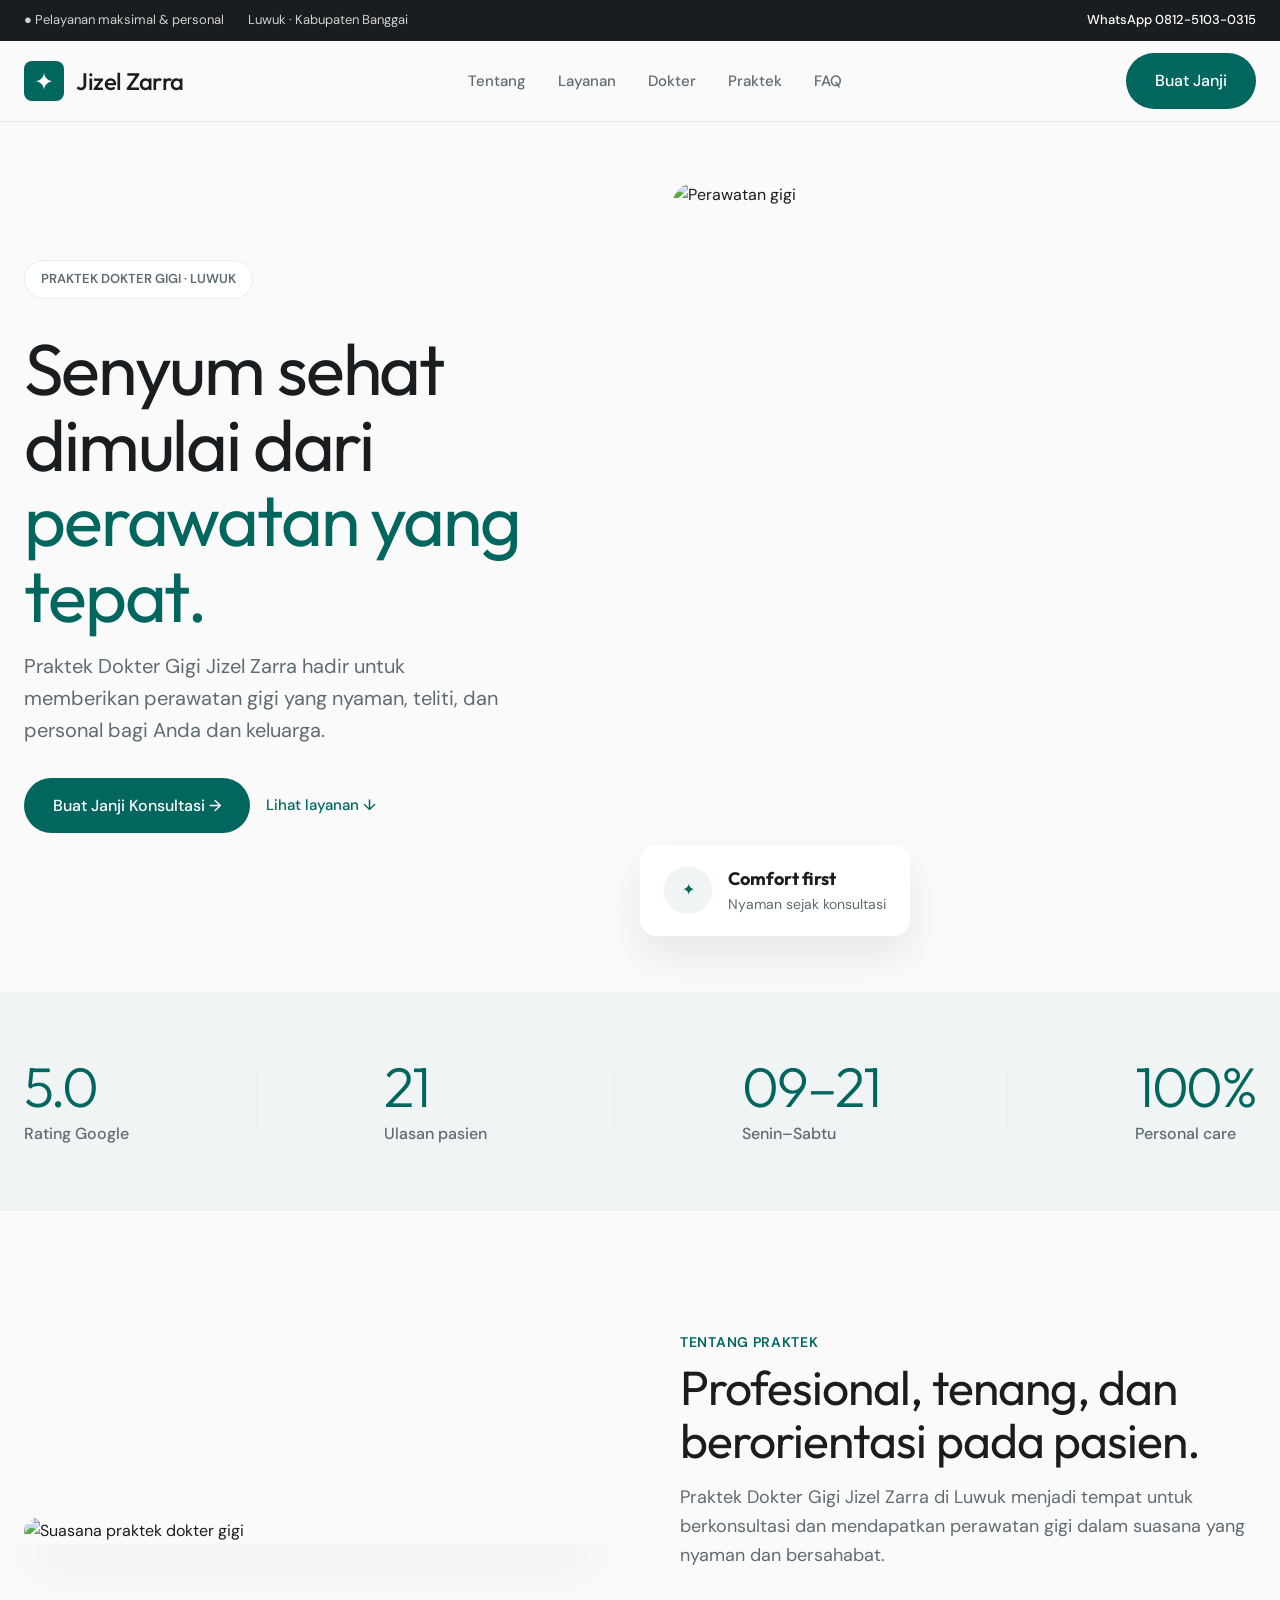
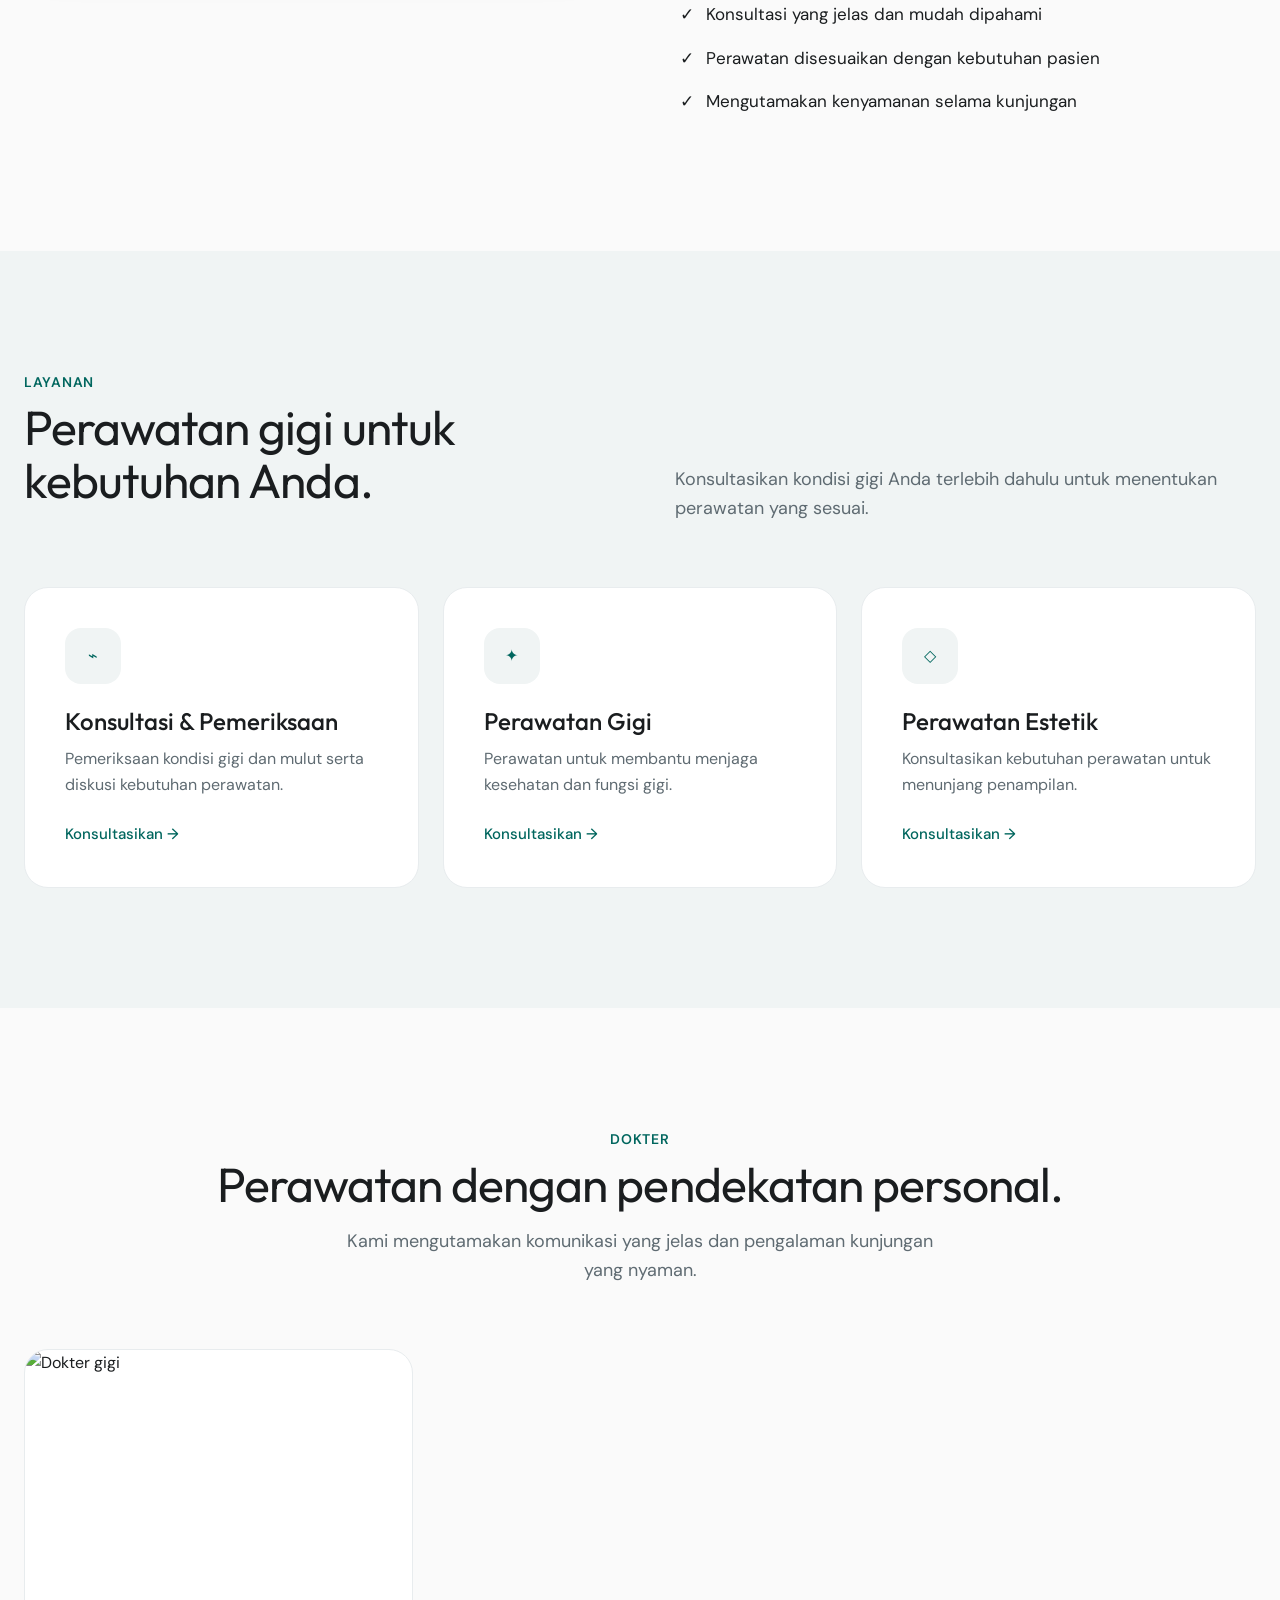
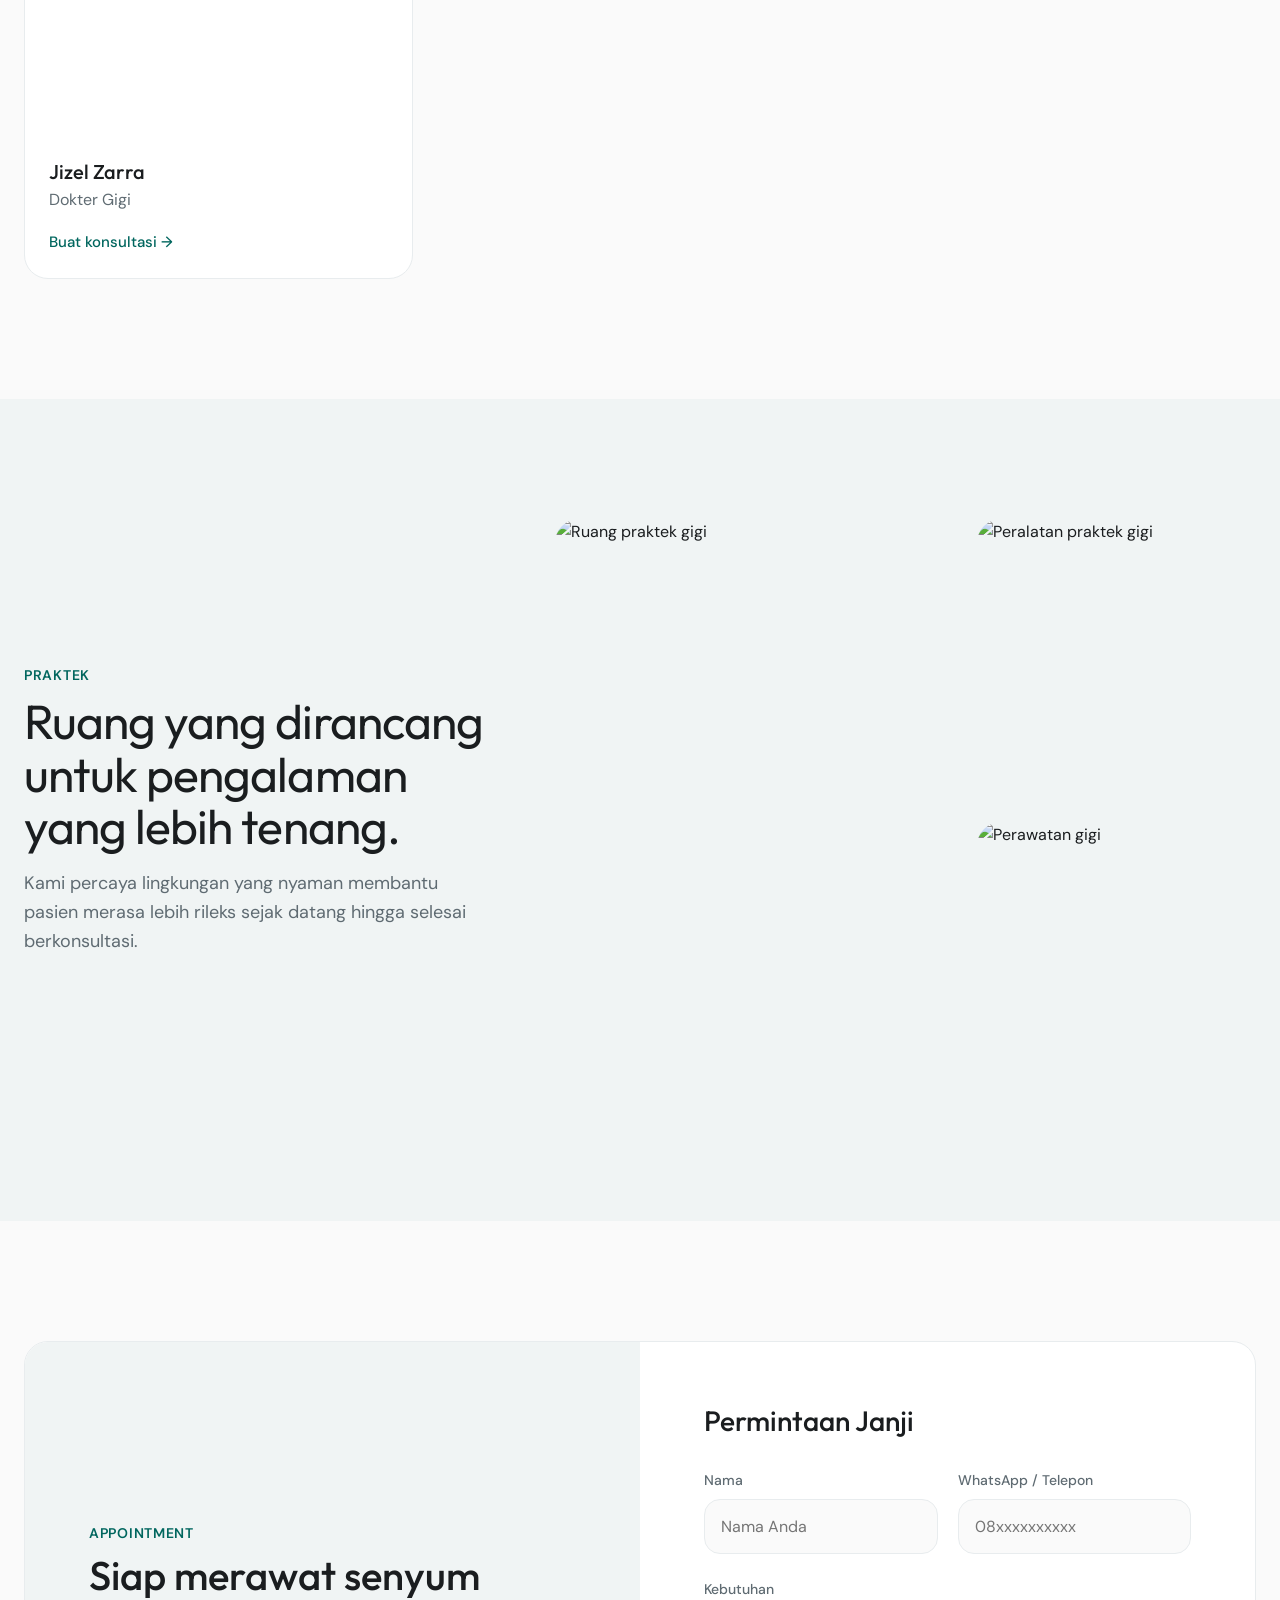
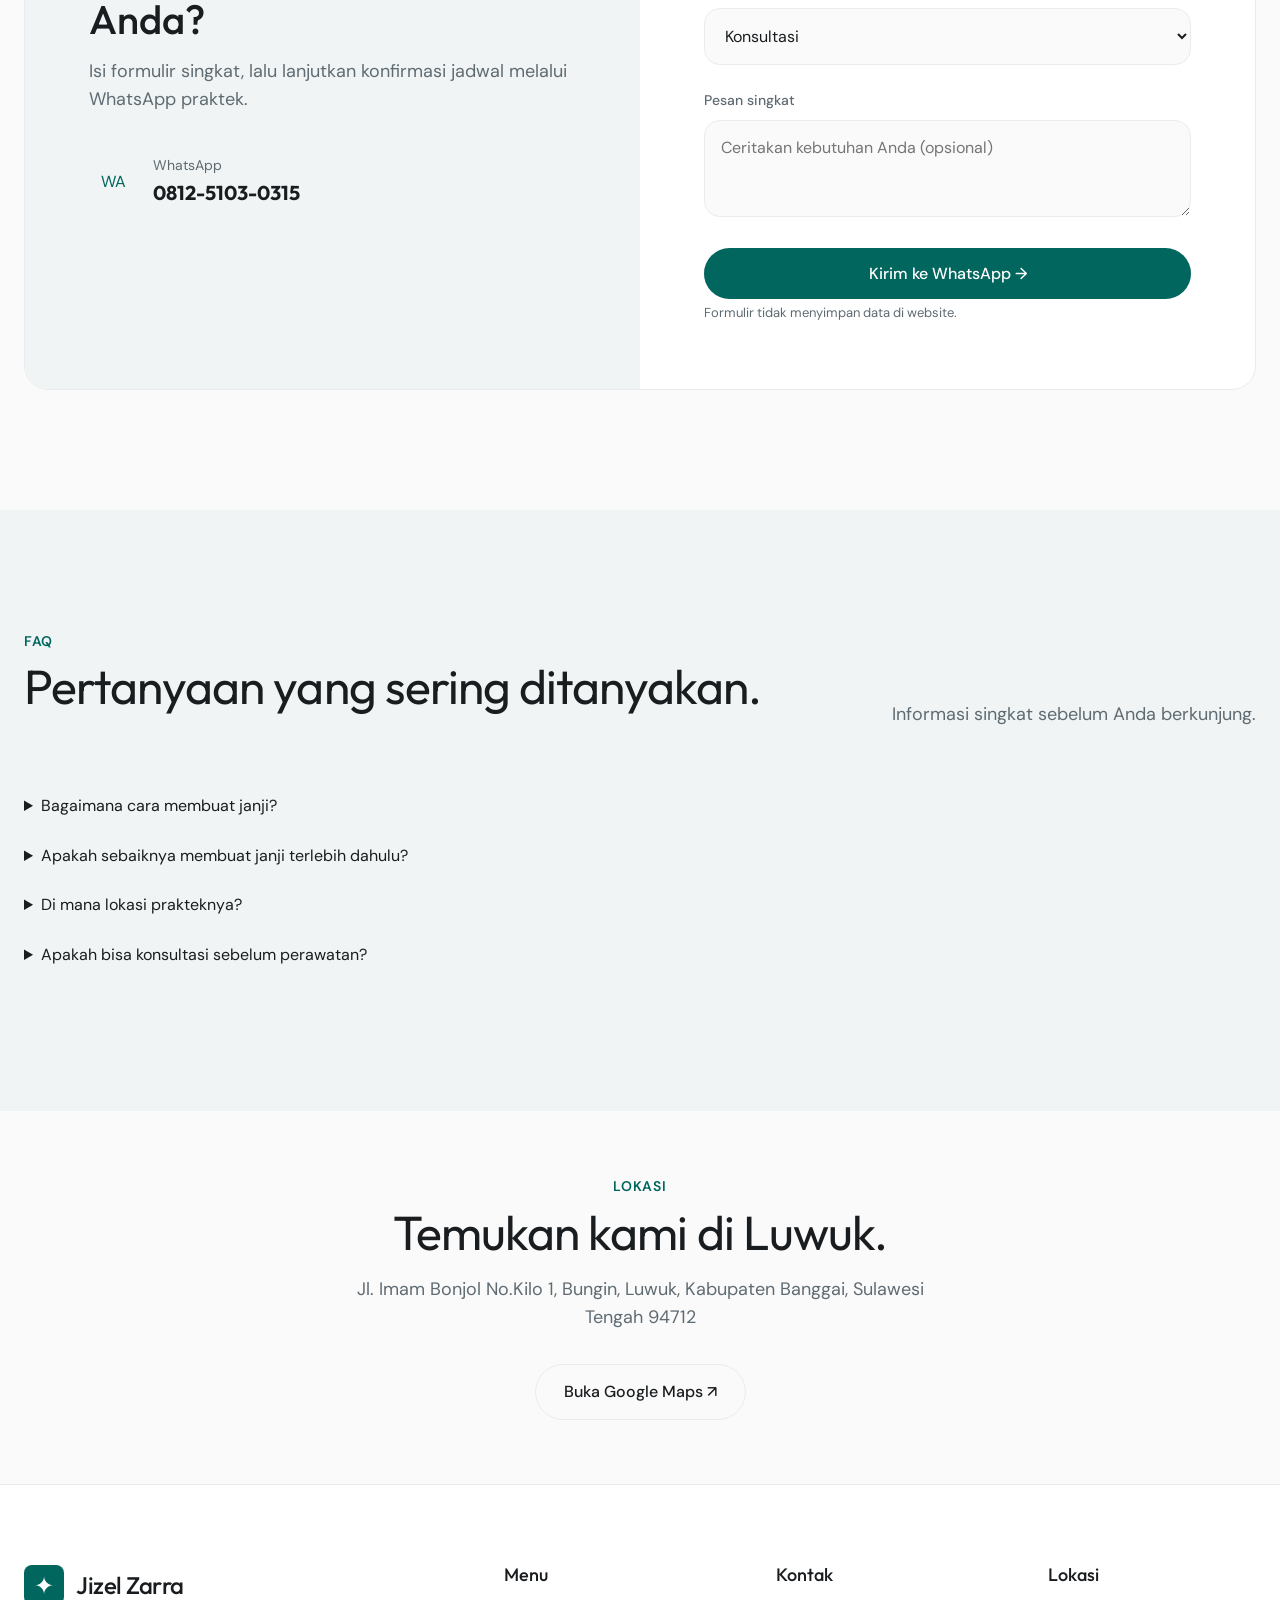
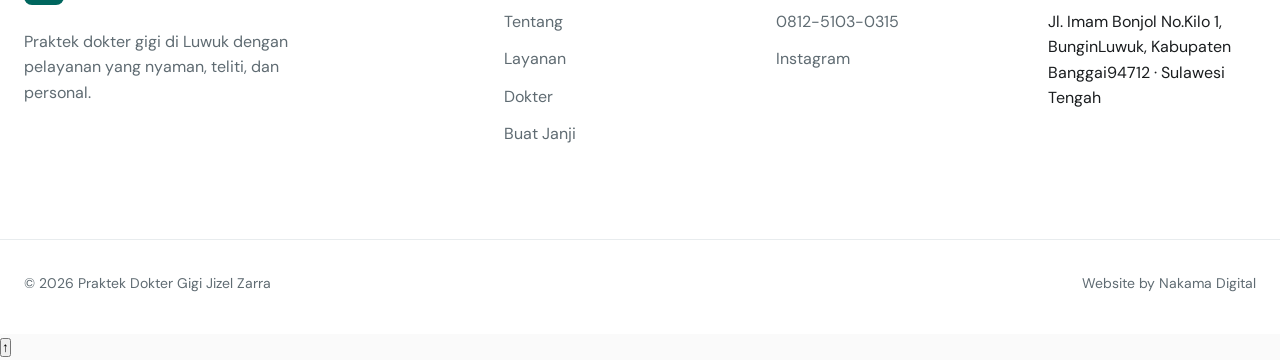
==== commit bcf799f3: "Align page with original Clarity theme" ====
--- a/index.html
+++ b/index.html
@@ -1,28 +1,40 @@
 <!doctype html>
 <html lang="id">
 <head>
-<meta charset="utf-8"><meta name="viewport" content="width=device-width,initial-scale=1">
-<meta name="theme-color" content="#087f82"><meta name="robots" content="index,follow">
+<meta charset="utf-8">
+<meta name="viewport" content="width=device-width,initial-scale=1">
+<meta name="theme-color" content="#00665E">
+<meta name="robots" content="index,follow">
 <meta name="description" content="Praktek Dokter Gigi Jizel Zarra di Luwuk, Kabupaten Banggai. Konsultasi dan perawatan gigi dengan pelayanan yang nyaman dan personal.">
-<meta property="og:title" content="Praktek Dokter Gigi Jizel Zarra | Luwuk"><meta property="og:description" content="Perawatan gigi yang nyaman dan personal di Luwuk, Kabupaten Banggai.">
+<meta property="og:title" content="Praktek Dokter Gigi Jizel Zarra | Luwuk">
+<meta property="og:description" content="Perawatan gigi yang nyaman dan personal di Luwuk, Kabupaten Banggai.">
 <title>Praktek Dokter Gigi Jizel Zarra | Luwuk</title>
-<link rel="preconnect" href="https://fonts.googleapis.com"><link rel="preconnect" href="https://fonts.gstatic.com" crossorigin><link href="https://fonts.googleapis.com/css2?family=DM+Sans:wght@400;500;600;700&family=Manrope:wght@500;600;700;800&display=swap" rel="stylesheet"><link rel="stylesheet" href="css/style.css">
-<script defer src="js/nakama-site-config.js"></script><script defer src="js/main.js"></script>
-<script type="application/ld+json">{"@context":"https://schema.org","@type":"Dentist","name":"Praktek Dokter Gigi Jizel Zarra","description":"Praktek dokter gigi di Luwuk, Kabupaten Banggai.","address":{"@type":"PostalAddress","streetAddress":"Jl. Imam Bonjol No.Kilo 1, Bungin","addressLocality":"Luwuk","addressRegion":"Sulawesi Tengah","postalCode":"94712","addressCountry":"ID"}}</script>
+<link rel="preconnect" href="https://fonts.googleapis.com">
+<link rel="preconnect" href="https://fonts.gstatic.com" crossorigin>
+<link href="https://fonts.googleapis.com/css2?family=DM+Sans:wght@400;500;600;700&family=Outfit:wght@400;500;600;700&display=swap" rel="stylesheet">
+<link rel="stylesheet" href="css/style.css">
+<script defer src="js/nakama-site-config.js"></script>
+<script defer src="js/main.js"></script>
+<script type="application/ld+json">{"@context":"https://schema.org","@type":"Dentist","name":"Praktek Dokter Gigi Jizel Zarra","description":"Praktek dokter gigi di Luwuk, Kabupaten Banggai.","telephone":"+6281251030315","address":{"@type":"PostalAddress","streetAddress":"Jl. Imam Bonjol No.Kilo 1, Bungin","addressLocality":"Luwuk","addressRegion":"Sulawesi Tengah","postalCode":"94712","addressCountry":"ID"},"aggregateRating":{"@type":"AggregateRating","ratingValue":"5.0","reviewCount":"21"}}</script>
 </head>
 <body>
-<div class="topbar"><div class="container"><span>● Pelayanan maksimal & personal</span><a href="#location">Jl. Imam Bonjol No.Kilo 1, Bungin, Luwuk</a></div></div>
-<header id="header"><div class="container nav"><a class="brand" href="#home"><span class="logo">✦</span><span><b>Jizel Zarra</b><small>Dental Practice</small></span></a><nav id="nav"><a href="#about">Tentang</a><a href="#services">Layanan</a><a href="#why">Keunggulan</a><a href="#faq">FAQ</a><a href="#location">Lokasi</a></nav><a class="btn primary navbtn" href="#appointment">Buat Janji</a><button id="menu" aria-label="Menu">☰</button></div></header>
+<div class="top-bar"><div class="container top-bar-inner"><div class="top-bar-left"><span>● Pelayanan maksimal & personal</span><span>Luwuk · Kabupaten Banggai</span></div><a class="emergency-contact" href="https://wa.me/6281251030315" target="_blank" rel="noopener">WhatsApp 0812-5103-0315</a></div></div>
+<header class="navbar" id="header"><div class="container nav-inner">
+<a class="brand" href="#home"><span class="brand-logo">✦</span><span>Jizel Zarra</span></a>
+<nav class="nav-links" id="navLinks"><a class="nav-link" href="#about">Tentang</a><a class="nav-link" href="#services">Layanan</a><a class="nav-link" href="#doctor">Dokter</a><a class="nav-link" href="#facilities">Praktek</a><a class="nav-link" href="#faq">FAQ</a></nav>
+<div class="nav-actions"><a class="btn btn-primary" href="#appointment">Buat Janji</a><button class="menu-toggle" id="menuBtn" aria-label="Buka menu"><span></span><span></span><span></span></button></div>
+</div></header>
 <main id="home">
-<section class="hero"><div class="container hero-grid"><div><span class="eyebrow">PRAKTEK DOKTER GIGI · LUWUK</span><h1>Senyum sehat dimulai dari <em>perawatan yang tepat.</em></h1><p>Praktek Dokter Gigi Jizel Zarra hadir untuk memberikan perawatan gigi yang nyaman, teliti, dan personal bagi Anda dan keluarga.</p><div class="actions"><a class="btn primary big" href="#appointment">Buat Janji Konsultasi →</a><a class="link" href="#services">Lihat layanan ↓</a></div><div class="note">✓ Pelayanan maksimal dengan pendekatan yang nyaman</div></div><div class="hero-image"><img src="https://images.unsplash.com/photo-1609840114035-3c981b782dfe?auto=format&fit=crop&w=1200&q=85" alt="Perawatan gigi" fetchpriority="high"><div class="float"><b>Comfort first</b><span>Nyaman sejak konsultasi</span></div></div></div></section>
-<section class="intro"><div class="container intro-grid"><div><span class="kicker">CARE WITH PURPOSE</span><h2>Perawatan yang fokus pada kebutuhan Anda.</h2></div><p>Kami percaya pengalaman ke dokter gigi tidak harus membuat cemas. Setiap konsultasi dimulai dengan komunikasi yang jelas agar Anda memahami pilihan perawatan dengan baik.</p></div></section>
-<section class="section" id="about"><div class="container split"><div class="photo"><img src="https://images.unsplash.com/photo-1588776814546-daab30f310ce?auto=format&fit=crop&w=1100&q=85" alt="Suasana klinik gigi" loading="lazy"><span>Jizel Zarra<br><small>Dental Practice</small></span></div><div><span class="kicker">TENTANG PRAKTEK</span><h2>Profesional, tenang, dan berorientasi pada pasien.</h2><p>Praktek Dokter Gigi Jizel Zarra di Luwuk menjadi tempat untuk berkonsultasi dan mendapatkan perawatan gigi dalam suasana yang nyaman dan bersahabat.</p><ul><li><b>✓</b><span><strong>Konsultasi yang jelas</strong><small>Memahami kondisi dan pilihan perawatan Anda.</small></span></li><li><b>✓</b><span><strong>Perawatan personal</strong><small>Rencana perawatan disesuaikan dengan kebutuhan.</small></span></li><li><b>✓</b><span><strong>Pengalaman yang nyaman</strong><small>Prioritas pada kenyamanan pasien selama kunjungan.</small></span></li></ul></div></div></section>
-<section class="section soft" id="services"><div class="container"><div class="heading"><div><span class="kicker">LAYANAN</span><h2>Perawatan gigi untuk kebutuhan Anda.</h2></div><p>Konsultasikan kondisi gigi Anda terlebih dahulu untuk menentukan perawatan yang sesuai.</p></div><div class="cards"><article><i>01</i><strong>⌁</strong><h3>Konsultasi & Pemeriksaan</h3><p>Pemeriksaan kondisi gigi dan mulut serta diskusi kebutuhan perawatan.</p></article><article><i>02</i><strong>✦</strong><h3>Perawatan Gigi</h3><p>Perawatan untuk membantu menjaga kesehatan dan fungsi gigi.</p></article><article><i>03</i><strong>◇</strong><h3>Perawatan Estetik</h3><p>Konsultasikan kebutuhan perawatan untuk menunjang penampilan.</p></article><article><i>04</i><strong>+</strong><h3>Perawatan Keluarga</h3><p>Pendekatan ramah untuk membantu keluarga menjaga kesehatan gigi.</p></article></div></div></section>
-<section class="section why" id="why"><div class="container split"><div><span class="kicker">MENGAPA KAMI</span><h2>Lebih dari sekadar perawatan gigi.</h2><p>Hubungan yang baik antara dokter dan pasien membuat proses perawatan terasa lebih sederhana. Kami mengutamakan komunikasi, ketelitian, dan kenyamanan.</p><a class="link" href="#appointment">Konsultasikan kebutuhan Anda →</a></div><div class="principles"><div><b>01</b><h3>Dengarkan dulu</h3><p>Memahami keluhan dan tujuan Anda sebelum membahas perawatan.</p></div><div><b>02</b><h3>Jelaskan dengan jelas</h3><p>Informasi perawatan disampaikan dengan bahasa yang mudah dipahami.</p></div><div><b>03</b><h3>Rawat dengan nyaman</h3><p>Setiap kunjungan diarahkan agar terasa tenang dan profesional.</p></div></div></div></section>
-<section class="appointment" id="appointment"><div class="container appoint-grid"><div><span class="kicker">APPOINTMENT</span><h2>Siap merawat senyum Anda?</h2><p>Isi formulir singkat. Setelah dikirim, Anda dapat melanjutkan konfirmasi jadwal melalui kontak praktek.</p><div class="address">⌖ <span><b>Lokasi praktek</b><small>Jl. Imam Bonjol No.Kilo 1, Bungin, Luwuk</small></span></div></div><form id="booking"><label>Nama<input name="name" required placeholder="Nama Anda"></label><label>No. WhatsApp / Telepon<input name="phone" required type="tel" placeholder="08xxxxxxxxxx"></label><label>Kebutuhan<select name="service"><option>Konsultasi</option><option>Pemeriksaan gigi</option><option>Perawatan gigi</option><option>Perawatan estetik</option><option>Lainnya</option></select></label><label>Pesan singkat<textarea name="message" rows="3" placeholder="Ceritakan kebutuhan Anda (opsional)"></textarea></label><button class="btn primary full">Kirim Permintaan Janji →</button><small class="muted">Formulir tidak menyimpan data di website.</small></form></div></section>
-<section class="section faq" id="faq"><div class="container split"><div><span class="kicker">FAQ</span><h2>Pertanyaan yang sering ditanyakan.</h2></div><div class="accordion"><details open><summary>Bagaimana cara membuat janji?</summary><p>Gunakan formulir appointment, lalu lanjutkan konfirmasi melalui kontak praktek yang tersedia.</p></details><details><summary>Apakah harus membuat janji terlebih dahulu?</summary><p>Sebaiknya membuat janji terlebih dahulu agar waktu kunjungan dapat diatur dengan lebih baik.</p></details><details><summary>Di mana lokasi prakteknya?</summary><p>Jl. Imam Bonjol No.Kilo 1, Bungin, Luwuk, Kabupaten Banggai, Sulawesi Tengah 94712.</p></details><details><summary>Apakah bisa konsultasi sebelum perawatan?</summary><p>Ya. Konsultasi membantu memahami kondisi dan pilihan perawatan yang sesuai.</p></details></div></div></section>
-<section class="location" id="location"><div class="container loc-grid"><div class="map"><span>⌖</span><b>Luwuk, Kabupaten Banggai</b></div><div><span class="kicker">LOKASI</span><h2>Temukan kami di Luwuk.</h2><p>Jl. Imam Bonjol No.Kilo 1, Bungin, Luwuk, Kabupaten Banggai, Sulawesi Tengah 94712</p><a class="btn outline" target="_blank" rel="noopener" href="https://www.google.com/maps/search/?api=1&query=Jl.+Imam+Bonjol+No.Kilo+1%2C+Bungin%2C+Luwuk%2C+Kabupaten+Banggai%2C+Sulawesi+Tengah">Buka Google Maps ↗</a></div></div></section>
+<section class="hero"><div class="container hero-container"><div class="hero-copy reveal"><span class="hero-label">PRAKTEK DOKTER GIGI · LUWUK</span><h1 class="hero-title">Senyum sehat dimulai dari <em>perawatan yang tepat.</em></h1><p class="hero-desc">Praktek Dokter Gigi Jizel Zarra hadir untuk memberikan perawatan gigi yang nyaman, teliti, dan personal bagi Anda dan keluarga.</p><div class="hero-buttons"><a class="btn btn-primary" href="#appointment">Buat Janji Konsultasi →</a><a class="link-arrow" href="#services">Lihat layanan ↓</a></div></div><div class="hero-visual reveal reveal-delay"><div class="image-wrapper"><img src="https://images.unsplash.com/photo-1609840114035-3c981b782dfe?auto=format&fit=crop&w=1200&q=85" alt="Perawatan gigi" fetchpriority="high"></div><div class="floating-badge"><div class="badge-icon">✦</div><div class="badge-text"><strong>Comfort first</strong><span>Nyaman sejak konsultasi</span></div></div></div></div></section>
+<section class="section-padding-sm bg-soft"><div class="container trust-container"><div class="stat-item"><h3>5.0</h3><p>Rating Google</p></div><div class="stat-divider"></div><div class="stat-item"><h3>21</h3><p>Ulasan pasien</p></div><div class="stat-divider"></div><div class="stat-item"><h3>09–21</h3><p>Senin–Sabtu</p></div><div class="stat-divider"></div><div class="stat-item"><h3>100%</h3><p>Personal care</p></div></div></section>
+<section class="section-padding" id="about"><div class="container about-container"><div class="about-visual reveal"><img class="rounded-image" src="https://images.unsplash.com/photo-1588776814546-daab30f310ce?auto=format&fit=crop&w=1100&q=85" alt="Suasana praktek dokter gigi" loading="lazy"></div><div class="reveal reveal-delay"><span class="section-subtitle">Tentang Praktek</span><h2 class="section-title">Profesional, tenang, dan berorientasi pada pasien.</h2><p class="section-desc">Praktek Dokter Gigi Jizel Zarra di Luwuk menjadi tempat untuk berkonsultasi dan mendapatkan perawatan gigi dalam suasana yang nyaman dan bersahabat.</p><ul class="feature-list"><li>✓ <span>Konsultasi yang jelas dan mudah dipahami</span></li><li>✓ <span>Perawatan disesuaikan dengan kebutuhan pasien</span></li><li>✓ <span>Mengutamakan kenyamanan selama kunjungan</span></li></ul></div></div></section>
+<section class="section-padding bg-soft" id="services"><div class="container"><div class="flex-between"><div><span class="section-subtitle">Layanan</span><h2 class="section-title">Perawatan gigi untuk kebutuhan Anda.</h2></div><p class="section-desc">Konsultasikan kondisi gigi Anda terlebih dahulu untuk menentukan perawatan yang sesuai.</p></div><div class="services-grid mt-lg"><article class="service-card reveal"><div class="service-icon">⌁</div><h3>Konsultasi & Pemeriksaan</h3><p>Pemeriksaan kondisi gigi dan mulut serta diskusi kebutuhan perawatan.</p><a class="link-arrow" href="#appointment">Konsultasikan →</a></article><article class="service-card reveal reveal-delay"><div class="service-icon">✦</div><h3>Perawatan Gigi</h3><p>Perawatan untuk membantu menjaga kesehatan dan fungsi gigi.</p><a class="link-arrow" href="#appointment">Konsultasikan →</a></article><article class="service-card reveal reveal-delay-2"><div class="service-icon">◇</div><h3>Perawatan Estetik</h3><p>Konsultasikan kebutuhan perawatan untuk menunjang penampilan.</p><a class="link-arrow" href="#appointment">Konsultasikan →</a></article></div></div></section>
+<section class="section-padding" id="doctor"><div class="container"><div class="text-center"><span class="section-subtitle">Dokter</span><h2 class="section-title">Perawatan dengan pendekatan personal.</h2><p class="section-desc">Kami mengutamakan komunikasi yang jelas dan pengalaman kunjungan yang nyaman.</p></div><div class="doctors-grid mt-lg"><article class="doctor-card reveal"><div class="doctor-img"><img src="https://images.unsplash.com/photo-1559839734-2b71ea197ec2?auto=format&fit=crop&w=900&q=85" alt="Dokter gigi" loading="lazy"></div><div class="doctor-info"><h3>Jizel Zarra</h3><p class="specialty">Dokter Gigi</p><a class="link-arrow" href="#appointment">Buat konsultasi →</a></div></article></div></div></section>
+<section class="section-padding bg-soft" id="facilities"><div class="container facilities-layout"><div><span class="section-subtitle">Praktek</span><h2 class="section-title">Ruang yang dirancang untuk pengalaman yang lebih tenang.</h2><p class="section-desc">Kami percaya lingkungan yang nyaman membantu pasien merasa lebih rileks sejak datang hingga selesai berkonsultasi.</p></div><div class="facilities-gallery"><div class="gallery-item large"><img src="https://images.unsplash.com/photo-1629909613654-28e377c37b09?auto=format&fit=crop&w=900&q=85" alt="Ruang praktek gigi" loading="lazy"></div><div class="gallery-column"><div class="gallery-item"><img src="https://images.unsplash.com/photo-1606811971618-4486d14f3f99?auto=format&fit=crop&w=700&q=85" alt="Peralatan praktek gigi" loading="lazy"></div><div class="gallery-item"><img src="https://images.unsplash.com/photo-1609840114035-3c981b782dfe?auto=format&fit=crop&w=700&q=85" alt="Perawatan gigi" loading="lazy"></div></div></div></div></section>
+<section class="section-padding" id="appointment"><div class="container"><div class="booking-box reveal"><div class="booking-content"><span class="section-subtitle">Appointment</span><h2>Siap merawat senyum Anda?</h2><p>Isi formulir singkat, lalu lanjutkan konfirmasi jadwal melalui WhatsApp praktek.</p><div class="contact-methods"><div class="method"><div class="badge-icon">WA</div><div><span>WhatsApp</span><strong>0812-5103-0315</strong></div></div></div></div><div class="booking-form-wrapper"><form class="booking-form" id="booking"><h3>Permintaan Janji</h3><div class="form-row"><div class="form-group"><label for="name">Nama</label><input id="name" name="name" required placeholder="Nama Anda"></div><div class="form-group"><label for="phone">WhatsApp / Telepon</label><input id="phone" name="phone" required type="tel" placeholder="08xxxxxxxxxx"></div></div><div class="form-group"><label for="service">Kebutuhan</label><select id="service" name="service"><option>Konsultasi</option><option>Pemeriksaan gigi</option><option>Perawatan gigi</option><option>Perawatan estetik</option><option>Lainnya</option></select></div><div class="form-group"><label for="message">Pesan singkat</label><textarea id="message" name="message" rows="3" placeholder="Ceritakan kebutuhan Anda (opsional)"></textarea></div><button class="btn btn-primary btn-full" type="submit">Kirim ke WhatsApp →</button><small class="form-note">Formulir tidak menyimpan data di website.</small></form></div></div></div></section>
+<section class="section-padding bg-soft" id="faq"><div class="container"><div class="flex-between"><div><span class="section-subtitle">FAQ</span><h2 class="section-title">Pertanyaan yang sering ditanyakan.</h2></div><p class="section-desc">Informasi singkat sebelum Anda berkunjung.</p></div><div class="mt-lg"><details class="form-group"><summary>Bagaimana cara membuat janji?</summary><p class="section-desc mt-sm">Gunakan formulir appointment, lalu lanjutkan konfirmasi melalui WhatsApp praktek.</p></details><details class="form-group"><summary>Apakah sebaiknya membuat janji terlebih dahulu?</summary><p class="section-desc mt-sm">Sebaiknya membuat janji terlebih dahulu agar waktu kunjungan dapat diatur dengan lebih baik.</p></details><details class="form-group"><summary>Di mana lokasi prakteknya?</summary><p class="section-desc mt-sm">Jl. Imam Bonjol No.Kilo 1, Bungin, Luwuk, Kabupaten Banggai, Sulawesi Tengah 94712.</p></details><details class="form-group"><summary>Apakah bisa konsultasi sebelum perawatan?</summary><p class="section-desc mt-sm">Ya. Konsultasi membantu memahami kondisi dan pilihan perawatan yang sesuai.</p></details></div></div></section>
+<section class="section-padding-sm" id="location"><div class="container text-center"><span class="section-subtitle">Lokasi</span><h2 class="section-title">Temukan kami di Luwuk.</h2><p class="section-desc">Jl. Imam Bonjol No.Kilo 1, Bungin, Luwuk, Kabupaten Banggai, Sulawesi Tengah 94712</p><div class="mt-md"><a class="btn btn-outline" target="_blank" rel="noopener" href="https://www.google.com/maps/search/?api=1&query=Jl.+Imam+Bonjol+No.Kilo+1%2C+Bungin%2C+Luwuk%2C+Kabupaten+Banggai%2C+Sulawesi+Tengah+94712">Buka Google Maps ↗</a></div></div></section>
 </main>
-<footer><div class="container foot"><div class="brand"><span class="logo">✦</span><span><b>Jizel Zarra</b><small>Dental Practice</small></span></div><div><b>Lokasi</b><span>Luwuk, Kabupaten Banggai</span><span>Sulawesi Tengah 94712</span></div><div><b>Navigasi</b><a href="#about">Tentang</a><a href="#services">Layanan</a><a href="#appointment">Buat Janji</a></div></div><div class="container copyright">© <span id="year"></span> Praktek Dokter Gigi Jizel Zarra · Website by Nakama Digital</div></footer>
-<button id="top" aria-label="Kembali ke atas">↑</button><div id="toast"></div>
-</body></html>+<footer class="footer"><div class="container footer-top"><div><a class="brand" href="#home"><span class="brand-logo">✦</span><span>Jizel Zarra</span></a><p class="footer-desc">Praktek dokter gigi di Luwuk dengan pelayanan yang nyaman, teliti, dan personal.</p></div><div class="footer-links"><h4>Menu</h4><a href="#about">Tentang</a><a href="#services">Layanan</a><a href="#doctor">Dokter</a><a href="#appointment">Buat Janji</a></div><div class="footer-links"><h4>Kontak</h4><a href="https://wa.me/6281251030315" target="_blank" rel="noopener">0812-5103-0315</a><a href="https://www.instagram.com/praktek_drg.jizelzarra/" target="_blank" rel="noopener">Instagram</a></div><div class="footer-links"><h4>Lokasi</h4><span>Jl. Imam Bonjol No.Kilo 1, Bungin</span><span>Luwuk, Kabupaten Banggai</span><span>94712 · Sulawesi Tengah</span></div></div><div class="container footer-bottom"><span>© <span id="year"></span> Praktek Dokter Gigi Jizel Zarra</span><span>Website by Nakama Digital</span></div></footer>
+<button class="back-top" id="top" aria-label="Kembali ke atas">↑</button><div id="toast"></div>
+</body></html>
--- a/css/style.css
+++ b/css/style.css
@@ -1,7 +1,6 @@
 /* Theme 01 - CLARITY (Modern Private Clinic) */
 
 :root {
-    /* Colors */
     --c-bg: #FAFAFA;
     --c-bg-soft: #F0F4F4;
     --c-text: #1A1D1F;
@@ -10,861 +9,42 @@
     --c-accent-hover: #004F49;
     --c-white: #FFFFFF;
     --c-border: #E8ECEE;
-    
-    /* Typography */
     --f-heading: 'Outfit', sans-serif;
     --f-body: 'DM Sans', sans-serif;
-    
-    /* Spacing */
     --s-sm: 8px;
     --s-md: 16px;
     --s-lg: 32px;
     --s-xl: 64px;
     --s-xxl: 120px;
-    
-    /* Border Radius */
     --r-sm: 8px;
     --r-md: 16px;
     --r-lg: 24px;
     --r-pill: 100px;
-    
-    /* Transitions */
     --t-smooth: all 0.4s cubic-bezier(0.16, 1, 0.3, 1);
 }
-
-* {
-    margin: 0;
-    padding: 0;
-    box-sizing: border-box;
-}
-
-html {
-    scroll-behavior: smooth;
-}
-
-body {
-    font-family: var(--f-body);
-    color: var(--c-text);
-    background-color: var(--c-bg);
-    line-height: 1.6;
-    -webkit-font-smoothing: antialiased;
-}
-
-h1, h2, h3, h4, h5, h6 {
-    font-family: var(--f-heading);
-    font-weight: 500;
-    line-height: 1.1;
-    color: var(--c-text);
-}
-
-a {
-    text-decoration: none;
-    color: inherit;
-    transition: var(--t-smooth);
-}
-
-img {
-    max-width: 100%;
-    height: auto;
-    display: block;
-}
-
-/* Layout Utilities */
-.container {
-    width: 100%;
-    max-width: 1280px;
-    margin: 0 auto;
-    padding: 0 24px;
-}
-
-.section-padding {
-    padding: var(--s-xxl) 0;
-}
-
-.section-padding-sm {
-    padding: var(--s-xl) 0;
-}
-
-.bg-soft {
-    background-color: var(--c-bg-soft);
-}
-
-.text-center {
-    text-align: center;
-}
-
-.mt-sm { margin-top: var(--s-md); }
-.mt-md { margin-top: var(--s-lg); }
-.mt-lg { margin-top: var(--s-xl); }
-
-.flex-between {
-    display: flex;
-    justify-content: space-between;
-    align-items: flex-end;
-    gap: var(--s-lg);
-}
-
-/* Typography Utilities */
-.section-subtitle {
-    font-family: var(--f-body);
-    font-weight: 600;
-    font-size: 0.875rem;
-    text-transform: uppercase;
-    letter-spacing: 0.05em;
-    color: var(--c-accent);
-    display: block;
-    margin-bottom: var(--s-sm);
-}
-
-.section-title {
-    font-size: 3rem;
-    font-weight: 400;
-    letter-spacing: -0.02em;
-    margin-bottom: var(--s-md);
-}
-
-.section-desc {
-    font-size: 1.125rem;
-    color: var(--c-text-muted);
-    max-width: 600px;
-}
-
-.text-center .section-desc {
-    margin: 0 auto;
-}
-
-/* Buttons */
-.btn {
-    display: inline-flex;
-    align-items: center;
-    justify-content: center;
-    padding: 14px 28px;
-    font-family: var(--f-body);
-    font-weight: 500;
-    font-size: 1rem;
-    border-radius: var(--r-pill);
-    cursor: pointer;
-    transition: var(--t-smooth);
-    border: 1px solid transparent;
-}
-
-.btn-primary {
-    background-color: var(--c-accent);
-    color: var(--c-white);
-}
-
-.btn-primary:hover {
-    background-color: var(--c-accent-hover);
-    transform: translateY(-2px);
-    box-shadow: 0 10px 20px rgba(0, 102, 94, 0.15);
-}
-
-.btn-outline {
-    background-color: transparent;
-    color: var(--c-text);
-    border-color: var(--c-border);
-}
-
-.btn-outline:hover {
-    border-color: var(--c-accent);
-    color: var(--c-accent);
-}
-
-.btn-full {
-    width: 100%;
-}
-
-.link-arrow {
-    display: inline-flex;
-    align-items: center;
-    gap: 8px;
-    font-weight: 500;
-    color: var(--c-accent);
-    font-size: 0.9375rem;
-}
-
-.link-arrow svg {
-    transition: var(--t-smooth);
-}
-
-.link-arrow:hover svg {
-    transform: translateX(4px);
-}
-
-/* Top Bar */
-.top-bar {
-    background-color: var(--c-text);
-    color: var(--c-white);
-    font-size: 0.8125rem;
-    padding: 10px 0;
-}
-
-.top-bar-inner {
-    display: flex;
-    justify-content: space-between;
-    align-items: center;
-}
-
-.top-bar-left {
-    display: flex;
-    gap: 24px;
-}
-
-.top-bar-left span {
-    display: flex;
-    align-items: center;
-    gap: 8px;
-    opacity: 0.8;
-}
-
-.emergency-contact {
-    color: var(--c-white);
-    font-weight: 500;
-}
-
-.emergency-contact:hover {
-    color: #4FD1C5;
-}
-
-/* Navbar */
-.navbar {
-    background-color: var(--c-bg);
-    border-bottom: 1px solid var(--c-border);
-    position: sticky;
-    top: 0;
-    z-index: 100;
-    transition: var(--t-smooth);
-}
-
-.navbar.scrolled {
-    background-color: rgba(250, 250, 250, 0.9);
-    backdrop-filter: blur(12px);
-}
-
-.nav-inner {
-    display: flex;
-    justify-content: space-between;
-    align-items: center;
-    height: 80px;
-}
-
-.brand {
-    display: flex;
-    align-items: center;
-    gap: 12px;
-    font-family: var(--f-heading);
-    font-weight: 500;
-    font-size: 1.5rem;
-    letter-spacing: -0.02em;
-}
-
-.brand-logo {
-    width: 40px;
-    height: 40px;
-    background-color: var(--c-accent);
-    color: var(--c-white);
-    border-radius: var(--r-sm);
-    display: flex;
-    align-items: center;
-    justify-content: center;
-}
-
-.nav-links {
-    display: flex;
-    gap: 32px;
-}
-
-.nav-link {
-    font-size: 0.9375rem;
-    font-weight: 500;
-    color: var(--c-text-muted);
-}
-
-.nav-link:hover {
-    color: var(--c-accent);
-}
-
-.nav-actions {
-    display: flex;
-    align-items: center;
-    gap: 16px;
-}
-
-.menu-toggle {
-    display: none;
-    background: none;
-    border: none;
-    cursor: pointer;
-    flex-direction: column;
-    gap: 6px;
-    padding: 8px;
-}
-
-.menu-toggle span {
-    display: block;
-    width: 24px;
-    height: 2px;
-    background-color: var(--c-text);
-    transition: var(--t-smooth);
-}
-
-/* Hero Section */
-.hero {
-    padding: 60px 0 80px;
-    overflow: hidden;
-}
-
-.hero-container {
-    display: grid;
-    grid-template-columns: 1fr 1fr;
-    gap: 64px;
-    align-items: center;
-}
-
-.hero-label {
-    display: inline-block;
-    padding: 8px 16px;
-    background-color: var(--c-white);
-    border: 1px solid var(--c-border);
-    border-radius: var(--r-pill);
-    font-size: 0.8125rem;
-    font-weight: 600;
-    color: var(--c-text-muted);
-    margin-bottom: var(--s-lg);
-}
-
-.hero-title {
-    font-size: 4.5rem;
-    font-weight: 400;
-    line-height: 1.05;
-    letter-spacing: -0.03em;
-    margin-bottom: var(--s-md);
-}
-
-.hero-desc {
-    font-size: 1.25rem;
-    color: var(--c-text-muted);
-    margin-bottom: var(--s-lg);
-    max-width: 480px;
-}
-
-.hero-buttons {
-    display: flex;
-    gap: 16px;
-}
-
-.hero-visual {
-    position: relative;
-}
-
-.hero-visual .image-wrapper {
-    border-radius: var(--r-lg);
-    overflow: hidden;
-    position: relative;
-    aspect-ratio: 4/5;
-}
-
-.hero-visual img {
-    width: 100%;
-    height: 100%;
-    object-fit: cover;
-}
-
-.floating-badge {
-    position: absolute;
-    bottom: -24px;
-    left: -32px;
-    background-color: var(--c-white);
-    padding: 20px 24px;
-    border-radius: var(--r-md);
-    box-shadow: 0 20px 40px rgba(0,0,0,0.08);
-    display: flex;
-    align-items: center;
-    gap: 16px;
-    animation: float 6s ease-in-out infinite;
-}
-
-.badge-icon {
-    width: 48px;
-    height: 48px;
-    background-color: var(--c-bg-soft);
-    color: var(--c-accent);
-    border-radius: 50%;
-    display: flex;
-    align-items: center;
-    justify-content: center;
-}
-
-.badge-text {
-    display: flex;
-    flex-direction: column;
-}
-
-.badge-text strong {
-    font-size: 1.125rem;
-    font-family: var(--f-heading);
-}
-
-.badge-text span {
-    font-size: 0.875rem;
-    color: var(--c-text-muted);
-}
-
-@keyframes float {
-    0%, 100% { transform: translateY(0); }
-    50% { transform: translateY(-12px); }
-}
-
-/* Trust Indicators */
-.trust-container {
-    display: flex;
-    justify-content: space-between;
-    align-items: center;
-}
-
-.stat-item h3 {
-    font-size: 3.5rem;
-    font-weight: 300;
-    letter-spacing: -0.04em;
-    color: var(--c-accent);
-    margin-bottom: 4px;
-}
-
-.stat-item p {
-    font-size: 1rem;
-    color: var(--c-text-muted);
-    font-weight: 500;
-}
-
-.stat-divider {
-    width: 1px;
-    height: 60px;
-    background-color: var(--c-border);
-}
-
-/* About Section */
-.about-container {
-    display: grid;
-    grid-template-columns: 1fr 1fr;
-    gap: 80px;
-    align-items: center;
-}
-
-.rounded-image {
-    border-radius: var(--r-lg);
-    box-shadow: 0 24px 48px rgba(0,0,0,0.06);
-}
-
-.feature-list {
-    list-style: none;
-    margin-top: var(--s-lg);
-}
-
-.feature-list li {
-    display: flex;
-    align-items: center;
-    gap: 12px;
-    font-size: 1.0625rem;
-    margin-bottom: 16px;
-    color: var(--c-text);
-}
-
-.feature-list svg {
-    color: var(--c-accent);
-    flex-shrink: 0;
-}
-
-/* Services Grid */
-.services-grid {
-    display: grid;
-    grid-template-columns: repeat(3, 1fr);
-    gap: 24px;
-}
-
-.service-card {
-    background-color: var(--c-white);
-    padding: 40px;
-    border-radius: var(--r-lg);
-    border: 1px solid var(--c-border);
-    transition: var(--t-smooth);
-}
-
-.service-card:hover {
-    transform: translateY(-8px);
-    box-shadow: 0 20px 40px rgba(0,0,0,0.04);
-    border-color: var(--c-accent);
-}
-
-.service-icon {
-    width: 56px;
-    height: 56px;
-    background-color: var(--c-bg-soft);
-    color: var(--c-accent);
-    border-radius: var(--r-md);
-    display: flex;
-    align-items: center;
-    justify-content: center;
-    margin-bottom: 24px;
-    transition: var(--t-smooth);
-}
-
-.service-card:hover .service-icon {
-    background-color: var(--c-accent);
-    color: var(--c-white);
-}
-
-.service-card h3 {
-    font-size: 1.5rem;
-    margin-bottom: 12px;
-}
-
-.service-card p {
-    color: var(--c-text-muted);
-    margin-bottom: 24px;
-    font-size: 1rem;
-}
-
-/* Doctors Section */
-.doctors-grid {
-    display: grid;
-    grid-template-columns: repeat(3, 1fr);
-    gap: 32px;
-}
-
-.doctor-card {
-    border-radius: var(--r-lg);
-    overflow: hidden;
-    background-color: var(--c-white);
-    border: 1px solid var(--c-border);
-    transition: var(--t-smooth);
-}
-
-.doctor-card:hover {
-    transform: translateY(-8px);
-    box-shadow: 0 20px 40px rgba(0,0,0,0.06);
-}
-
-.doctor-img {
-    aspect-ratio: 4/4;
-    overflow: hidden;
-}
-
-.doctor-img img {
-    width: 100%;
-    height: 100%;
-    object-fit: cover;
-    object-position: top;
-    transition: var(--t-smooth);
-}
-
-.doctor-card:hover .doctor-img img {
-    transform: scale(1.05);
-}
-
-.doctor-info {
-    padding: 24px;
-}
-
-.doctor-info h3 {
-    font-size: 1.25rem;
-    margin-bottom: 4px;
-}
-
-.specialty {
-    color: var(--c-text-muted);
-    margin-bottom: 16px;
-}
-
-/* Facilities Section */
-.facilities-layout {
-    display: grid;
-    grid-template-columns: 1fr 1.5fr;
-    gap: 64px;
-    align-items: center;
-}
-
-.facilities-gallery {
-    display: flex;
-    gap: 24px;
-}
-
-.gallery-item {
-    border-radius: var(--r-lg);
-    overflow: hidden;
-}
-
-.gallery-item img {
-    width: 100%;
-    height: 100%;
-    object-fit: cover;
-    transition: var(--t-smooth);
-}
-
-.gallery-item:hover img {
-    transform: scale(1.05);
-}
-
-.gallery-item.large {
-    flex: 1;
-    aspect-ratio: 3/4;
-}
-
-.gallery-column {
-    flex: 0.7;
-    display: flex;
-    flex-direction: column;
-    gap: 24px;
-}
-
-.gallery-column .gallery-item {
-    aspect-ratio: 1/1;
-}
-
-/* Booking Section */
-.booking-box {
-    background-color: var(--c-white);
-    border-radius: var(--r-lg);
-    border: 1px solid var(--c-border);
-    display: grid;
-    grid-template-columns: 1fr 1fr;
-    overflow: hidden;
-}
-
-.booking-content {
-    padding: 64px;
-    background-color: var(--c-bg-soft);
-    display: flex;
-    flex-direction: column;
-    justify-content: center;
-}
-
-.booking-content h2 {
-    font-size: 2.5rem;
-    margin-bottom: 16px;
-}
-
-.booking-content p {
-    font-size: 1.125rem;
-    color: var(--c-text-muted);
-    margin-bottom: 40px;
-}
-
-.contact-methods .method {
-    display: flex;
-    align-items: center;
-    gap: 16px;
-}
-
-.method svg {
-    color: var(--c-accent);
-}
-
-.method span {
-    display: block;
-    font-size: 0.875rem;
-    color: var(--c-text-muted);
-}
-
-.method strong {
-    display: block;
-    font-size: 1.25rem;
-    font-family: var(--f-heading);
-    color: var(--c-text);
-}
-
-.booking-form-wrapper {
-    padding: 64px;
-}
-
-.booking-form h3 {
-    font-size: 1.75rem;
-    margin-bottom: 32px;
-}
-
-.form-row {
-    display: grid;
-    grid-template-columns: 1fr 1fr;
-    gap: 20px;
-}
-
-.form-group {
-    margin-bottom: 24px;
-}
-
-.form-group label {
-    display: block;
-    font-size: 0.875rem;
-    font-weight: 500;
-    margin-bottom: 8px;
-    color: var(--c-text-muted);
-}
-
-.form-group input,
-.form-group select {
-    width: 100%;
-    padding: 16px;
-    background-color: var(--c-bg);
-    border: 1px solid var(--c-border);
-    border-radius: var(--r-md);
-    font-family: var(--f-body);
-    font-size: 1rem;
-    color: var(--c-text);
-    transition: var(--t-smooth);
-}
-
-.form-group input:focus,
-.form-group select:focus {
-    outline: none;
-    border-color: var(--c-accent);
-    background-color: var(--c-white);
-}
-
-.form-note {
-    margin-top: 16px;
-    font-size: 0.8125rem;
-    color: var(--c-text-muted);
-    text-align: center;
-}
-
-/* Footer */
-.footer {
-    background-color: var(--c-white);
-    border-top: 1px solid var(--c-border);
-    padding: 80px 0 40px;
-}
-
-.footer-top {
-    display: grid;
-    grid-template-columns: 2fr 1fr 1fr 1fr;
-    gap: 64px;
-    margin-bottom: 80px;
-}
-
-.footer-desc {
-    color: var(--c-text-muted);
-    margin-top: 24px;
-    max-width: 320px;
-}
-
-.footer-links h4 {
-    font-size: 1.125rem;
-    margin-bottom: 24px;
-}
-
-.footer-links a {
-    display: block;
-    color: var(--c-text-muted);
-    margin-bottom: 12px;
-}
-
-.footer-links a:hover {
-    color: var(--c-accent);
-}
-
-.footer-bottom {
-    display: flex;
-    justify-content: space-between;
-    align-items: center;
-    padding-top: 32px;
-    border-top: 1px solid var(--c-border);
-    color: var(--c-text-muted);
-    font-size: 0.875rem;
-}
-
-.legal-links {
-    display: flex;
-    gap: 24px;
-}
-
-/* Scroll Animation (Micro-interaction) */
-.reveal {
-    opacity: 0;
-    transform: translateY(40px);
-    transition: all 0.8s cubic-bezier(0.16, 1, 0.3, 1);
-}
-
-.reveal.active {
-    opacity: 1;
-    transform: translateY(0);
-}
-
-.reveal-delay { transition-delay: 0.15s; }
-.reveal-delay-2 { transition-delay: 0.3s; }
-
-/* Responsive Design */
-@media (max-width: 1024px) {
-    .hero-title { font-size: 3.5rem; }
-    .hero-container { gap: 40px; }
-    .about-container { gap: 40px; }
-    .facilities-layout { grid-template-columns: 1fr; }
-    .booking-box { grid-template-columns: 1fr; }
-    .booking-content { padding: 40px; }
-    .booking-form-wrapper { padding: 40px; }
-}
-
-@media (max-width: 768px) {
-    .section-padding { padding: 80px 0; }
-    .section-title { font-size: 2.5rem; }
-    
-    .top-bar { display: none; }
-    
-    .nav-links, .nav-actions .btn { display: none; }
-    .menu-toggle { display: flex; }
-    
-    .navbar.menu-open .nav-links {
-        display: flex;
-        flex-direction: column;
-        position: absolute;
-        top: 100%;
-        left: 0;
-        width: 100%;
-        background-color: var(--c-white);
-        padding: 24px;
-        border-bottom: 1px solid var(--c-border);
-        box-shadow: 0 10px 20px rgba(0,0,0,0.05);
-    }
-    
-    .hero-container {
-        grid-template-columns: 1fr;
-        text-align: center;
-    }
-    .hero-desc { margin: 0 auto 32px; }
-    .hero-buttons { justify-content: center; }
-    .floating-badge { left: 50%; transform: translateX(-50%); bottom: -30px; }
-    @keyframes float {
-        0%, 100% { transform: translate(-50%, 0); }
-        50% { transform: translate(-50%, -12px); }
-    }
-    
-    .trust-container {
-        flex-direction: column;
-        gap: 24px;
-        text-align: center;
-    }
-    .stat-divider { width: 100px; height: 1px; }
-    
-    .about-container { grid-template-columns: 1fr; }
-    .about-visual { order: -1; }
-    
-    .services-grid, .doctors-grid {
-        grid-template-columns: 1fr;
-    }
-    
-    .flex-between {
-        flex-direction: column;
-        align-items: flex-start;
-        gap: 16px;
-    }
-    .hidden-mobile { display: none; }
-    
-    .footer-top {
-        grid-template-columns: 1fr;
-        gap: 40px;
-    }
-    
-    .footer-bottom {
-        flex-direction: column;
-        gap: 16px;
-        text-align: center;
-    }
-}
+*{margin:0;padding:0;box-sizing:border-box}
+html{scroll-behavior:smooth}
+body{font-family:var(--f-body);color:var(--c-text);background:var(--c-bg);line-height:1.6;-webkit-font-smoothing:antialiased}
+h1,h2,h3,h4,h5,h6{font-family:var(--f-heading);font-weight:500;line-height:1.1;color:var(--c-text)}
+a{text-decoration:none;color:inherit;transition:var(--t-smooth)}
+img{max-width:100%;height:auto;display:block}
+.container{width:100%;max-width:1280px;margin:0 auto;padding:0 24px}
+.section-padding{padding:var(--s-xxl) 0}.section-padding-sm{padding:var(--s-xl) 0}.bg-soft{background:var(--c-bg-soft)}.text-center{text-align:center}.mt-sm{margin-top:var(--s-md)}.mt-md{margin-top:var(--s-lg)}.mt-lg{margin-top:var(--s-xl)}
+.flex-between{display:flex;justify-content:space-between;align-items:flex-end;gap:var(--s-lg)}
+.section-subtitle{font-family:var(--f-body);font-weight:600;font-size:.875rem;text-transform:uppercase;letter-spacing:.05em;color:var(--c-accent);display:block;margin-bottom:var(--s-sm)}
+.section-title{font-size:3rem;font-weight:400;letter-spacing:-.02em;margin-bottom:var(--s-md)}
+.section-desc{font-size:1.125rem;color:var(--c-text-muted);max-width:600px}.text-center .section-desc{margin:0 auto}
+.btn{display:inline-flex;align-items:center;justify-content:center;padding:14px 28px;font-family:var(--f-body);font-weight:500;font-size:1rem;border-radius:var(--r-pill);cursor:pointer;transition:var(--t-smooth);border:1px solid transparent}.btn-primary{background:var(--c-accent);color:var(--c-white)}.btn-primary:hover{background:var(--c-accent-hover);transform:translateY(-2px);box-shadow:0 10px 20px rgba(0,102,94,.15)}.btn-outline{background:transparent;color:var(--c-text);border-color:var(--c-border)}.btn-outline:hover{border-color:var(--c-accent);color:var(--c-accent)}.btn-full{width:100%}.link-arrow{display:inline-flex;align-items:center;gap:8px;font-weight:500;color:var(--c-accent);font-size:.9375rem}.link-arrow:hover{gap:12px}
+.top-bar{background:var(--c-text);color:#fff;font-size:.8125rem;padding:10px 0}.top-bar-inner{display:flex;justify-content:space-between;align-items:center}.top-bar-left{display:flex;gap:24px}.top-bar-left span{display:flex;align-items:center;gap:8px;opacity:.8}.emergency-contact{color:#fff;font-weight:500}.emergency-contact:hover{color:#4FD1C5}
+.navbar{background:var(--c-bg);border-bottom:1px solid var(--c-border);position:sticky;top:0;z-index:100;transition:var(--t-smooth)}.navbar.scrolled{background:rgba(250,250,250,.9);backdrop-filter:blur(12px)}.nav-inner{display:flex;justify-content:space-between;align-items:center;height:80px}.brand{display:flex;align-items:center;gap:12px;font-family:var(--f-heading);font-weight:500;font-size:1.5rem;letter-spacing:-.02em}.brand-logo{width:40px;height:40px;background:var(--c-accent);color:#fff;border-radius:var(--r-sm);display:flex;align-items:center;justify-content:center}.nav-links{display:flex;gap:32px}.nav-link{font-size:.9375rem;font-weight:500;color:var(--c-text-muted)}.nav-link:hover{color:var(--c-accent)}.nav-actions{display:flex;align-items:center;gap:16px}.menu-toggle{display:none;background:none;border:0;cursor:pointer;flex-direction:column;gap:6px;padding:8px}.menu-toggle span{display:block;width:24px;height:2px;background:var(--c-text);transition:var(--t-smooth)}
+.hero{padding:60px 0 80px;overflow:hidden}.hero-container{display:grid;grid-template-columns:1fr 1fr;gap:64px;align-items:center}.hero-label{display:inline-block;padding:8px 16px;background:#fff;border:1px solid var(--c-border);border-radius:var(--r-pill);font-size:.8125rem;font-weight:600;color:var(--c-text-muted);margin-bottom:var(--s-lg)}.hero-title{font-size:4.5rem;font-weight:400;line-height:1.05;letter-spacing:-.03em;margin-bottom:var(--s-md)}.hero-title em{font-style:normal;color:var(--c-accent)}.hero-desc{font-size:1.25rem;color:var(--c-text-muted);margin-bottom:var(--s-lg);max-width:480px}.hero-buttons{display:flex;gap:16px}.hero-visual{position:relative}.hero-visual .image-wrapper{border-radius:var(--r-lg);overflow:hidden;position:relative;aspect-ratio:4/5}.hero-visual img{width:100%;height:100%;object-fit:cover}.floating-badge{position:absolute;bottom:-24px;left:-32px;background:#fff;padding:20px 24px;border-radius:var(--r-md);box-shadow:0 20px 40px rgba(0,0,0,.08);display:flex;align-items:center;gap:16px;animation:float 6s ease-in-out infinite}.badge-icon{width:48px;height:48px;background:var(--c-bg-soft);color:var(--c-accent);border-radius:50%;display:flex;align-items:center;justify-content:center}.badge-text{display:flex;flex-direction:column}.badge-text strong{font-size:1.125rem;font-family:var(--f-heading)}.badge-text span{font-size:.875rem;color:var(--c-text-muted)}@keyframes float{0%,100%{transform:translateY(0)}50%{transform:translateY(-12px)}}
+.trust-container{display:flex;justify-content:space-between;align-items:center}.stat-item h3{font-size:3.5rem;font-weight:300;letter-spacing:-.04em;color:var(--c-accent);margin-bottom:4px}.stat-item p{font-size:1rem;color:var(--c-text-muted);font-weight:500}.stat-divider{width:1px;height:60px;background:var(--c-border)}
+.about-container{display:grid;grid-template-columns:1fr 1fr;gap:80px;align-items:center}.rounded-image{border-radius:var(--r-lg);box-shadow:0 24px 48px rgba(0,0,0,.06)}.feature-list{list-style:none;margin-top:var(--s-lg)}.feature-list li{display:flex;align-items:center;gap:12px;font-size:1.0625rem;margin-bottom:16px;color:var(--c-text)}.feature-list svg{color:var(--c-accent);flex-shrink:0}
+.services-grid{display:grid;grid-template-columns:repeat(3,1fr);gap:24px}.service-card{background:#fff;padding:40px;border-radius:var(--r-lg);border:1px solid var(--c-border);transition:var(--t-smooth)}.service-card:hover{transform:translateY(-8px);box-shadow:0 20px 40px rgba(0,0,0,.04);border-color:var(--c-accent)}.service-icon{width:56px;height:56px;background:var(--c-bg-soft);color:var(--c-accent);border-radius:var(--r-md);display:flex;align-items:center;justify-content:center;margin-bottom:24px;transition:var(--t-smooth)}.service-card:hover .service-icon{background:var(--c-accent);color:#fff}.service-card h3{font-size:1.5rem;margin-bottom:12px}.service-card p{color:var(--c-text-muted);margin-bottom:24px;font-size:1rem}
+.doctors-grid{display:grid;grid-template-columns:repeat(3,1fr);gap:32px}.doctor-card{border-radius:var(--r-lg);overflow:hidden;background:#fff;border:1px solid var(--c-border);transition:var(--t-smooth)}.doctor-card:hover{transform:translateY(-8px);box-shadow:0 20px 40px rgba(0,0,0,.06)}.doctor-img{aspect-ratio:4/4;overflow:hidden}.doctor-img img{width:100%;height:100%;object-fit:cover;object-position:top;transition:var(--t-smooth)}.doctor-card:hover .doctor-img img{transform:scale(1.05)}.doctor-info{padding:24px}.doctor-info h3{font-size:1.25rem;margin-bottom:4px}.specialty{color:var(--c-text-muted);margin-bottom:16px}
+.facilities-layout{display:grid;grid-template-columns:1fr 1.5fr;gap:64px;align-items:center}.facilities-gallery{display:flex;gap:24px}.gallery-item{border-radius:var(--r-lg);overflow:hidden}.gallery-item img{width:100%;height:100%;object-fit:cover;transition:var(--t-smooth)}.gallery-item:hover img{transform:scale(1.05)}.gallery-item.large{flex:1;aspect-ratio:3/4}.gallery-column{flex:.7;display:flex;flex-direction:column;gap:24px}.gallery-column .gallery-item{aspect-ratio:1/1}
+.booking-box{background:#fff;border-radius:var(--r-lg);border:1px solid var(--c-border);display:grid;grid-template-columns:1fr 1fr;overflow:hidden}.booking-content{padding:64px;background:var(--c-bg-soft);display:flex;flex-direction:column;justify-content:center}.booking-content h2{font-size:2.5rem;margin-bottom:16px}.booking-content p{font-size:1.125rem;color:var(--c-text-muted);margin-bottom:40px}.contact-methods .method{display:flex;align-items:center;gap:16px}.method svg{color:var(--c-accent)}.method span{display:block;font-size:.875rem;color:var(--c-text-muted)}.method strong{display:block;font-size:1.25rem;font-family:var(--f-heading);color:var(--c-text)}.booking-form-wrapper{padding:64px}.booking-form h3{font-size:1.75rem;margin-bottom:32px}.form-row{display:grid;grid-template-columns:1fr 1fr;gap:20px}.form-group{margin-bottom:24px}.form-group label{display:block;font-size:.875rem;font-weight:500;margin-bottom:8px;color:var(--c-text-muted)}.form-group input,.form-group select,.form-group textarea{width:100%;padding:16px;background:var(--c-bg);border:1px solid var(--c-border);border-radius:var(--r-md);font-family:var(--f-body);font-size:1rem;color:var(--c-text);transition:var(--t-smooth)}.form-group input:focus,.form-group select:focus,.form-group textarea:focus{outline:none;border-color:var(--c-accent);background:#fff}.form-note{margin-top:16px;font-size:.8125rem;color:var(--c-text-muted);text-align:center}
+.footer{background:#fff;border-top:1px solid var(--c-border);padding:80px 0 40px}.footer-top{display:grid;grid-template-columns:2fr 1fr 1fr 1fr;gap:64px;margin-bottom:80px}.footer-desc{color:var(--c-text-muted);margin-top:24px;max-width:320px}.footer-links h4{font-size:1.125rem;margin-bottom:24px}.footer-links a{display:block;color:var(--c-text-muted);margin-bottom:12px}.footer-links a:hover{color:var(--c-accent)}.footer-bottom{display:flex;justify-content:space-between;align-items:center;padding-top:32px;border-top:1px solid var(--c-border);color:var(--c-text-muted);font-size:.875rem}.legal-links{display:flex;gap:24px}
+.reveal{opacity:0;transform:translateY(40px);transition:all .8s cubic-bezier(.16,1,.3,1)}.reveal.active{opacity:1;transform:translateY(0)}.reveal-delay{transition-delay:.15s}.reveal-delay-2{transition-delay:.3s}
+@media(max-width:1024px){.hero-title{font-size:3.5rem}.hero-container{gap:40px}.about-container{gap:40px}.facilities-layout{grid-template-columns:1fr}.booking-box{grid-template-columns:1fr}.booking-content,.booking-form-wrapper{padding:40px}}
+@media(max-width:768px){.section-padding{padding:80px 0}.section-title{font-size:2.5rem}.top-bar{display:none}.nav-links,.nav-actions .btn{display:none}.menu-toggle{display:flex}.navbar.menu-open .nav-links{display:flex;flex-direction:column;position:absolute;top:100%;left:0;width:100%;background:#fff;padding:24px;border-bottom:1px solid var(--c-border);box-shadow:0 10px 20px rgba(0,0,0,.05)}.hero-container{grid-template-columns:1fr;text-align:center}.hero-desc{margin:0 auto 32px}.hero-buttons{justify-content:center}.floating-badge{left:50%;transform:translateX(-50%);bottom:-30px}@keyframes float{0%,100%{transform:translate(-50%,0)}50%{transform:translate(-50%,-12px)}}.trust-container{flex-direction:column;gap:24px;text-align:center}.stat-divider{width:100px;height:1px}.about-container{grid-template-columns:1fr}.about-visual{order:-1}.services-grid,.doctors-grid{grid-template-columns:1fr}.flex-between{flex-direction:column;align-items:flex-start;gap:16px}.hidden-mobile{display:none}.footer-top{grid-template-columns:1fr;gap:40px}.footer-bottom{flex-direction:column;gap:16px;text-align:center}}
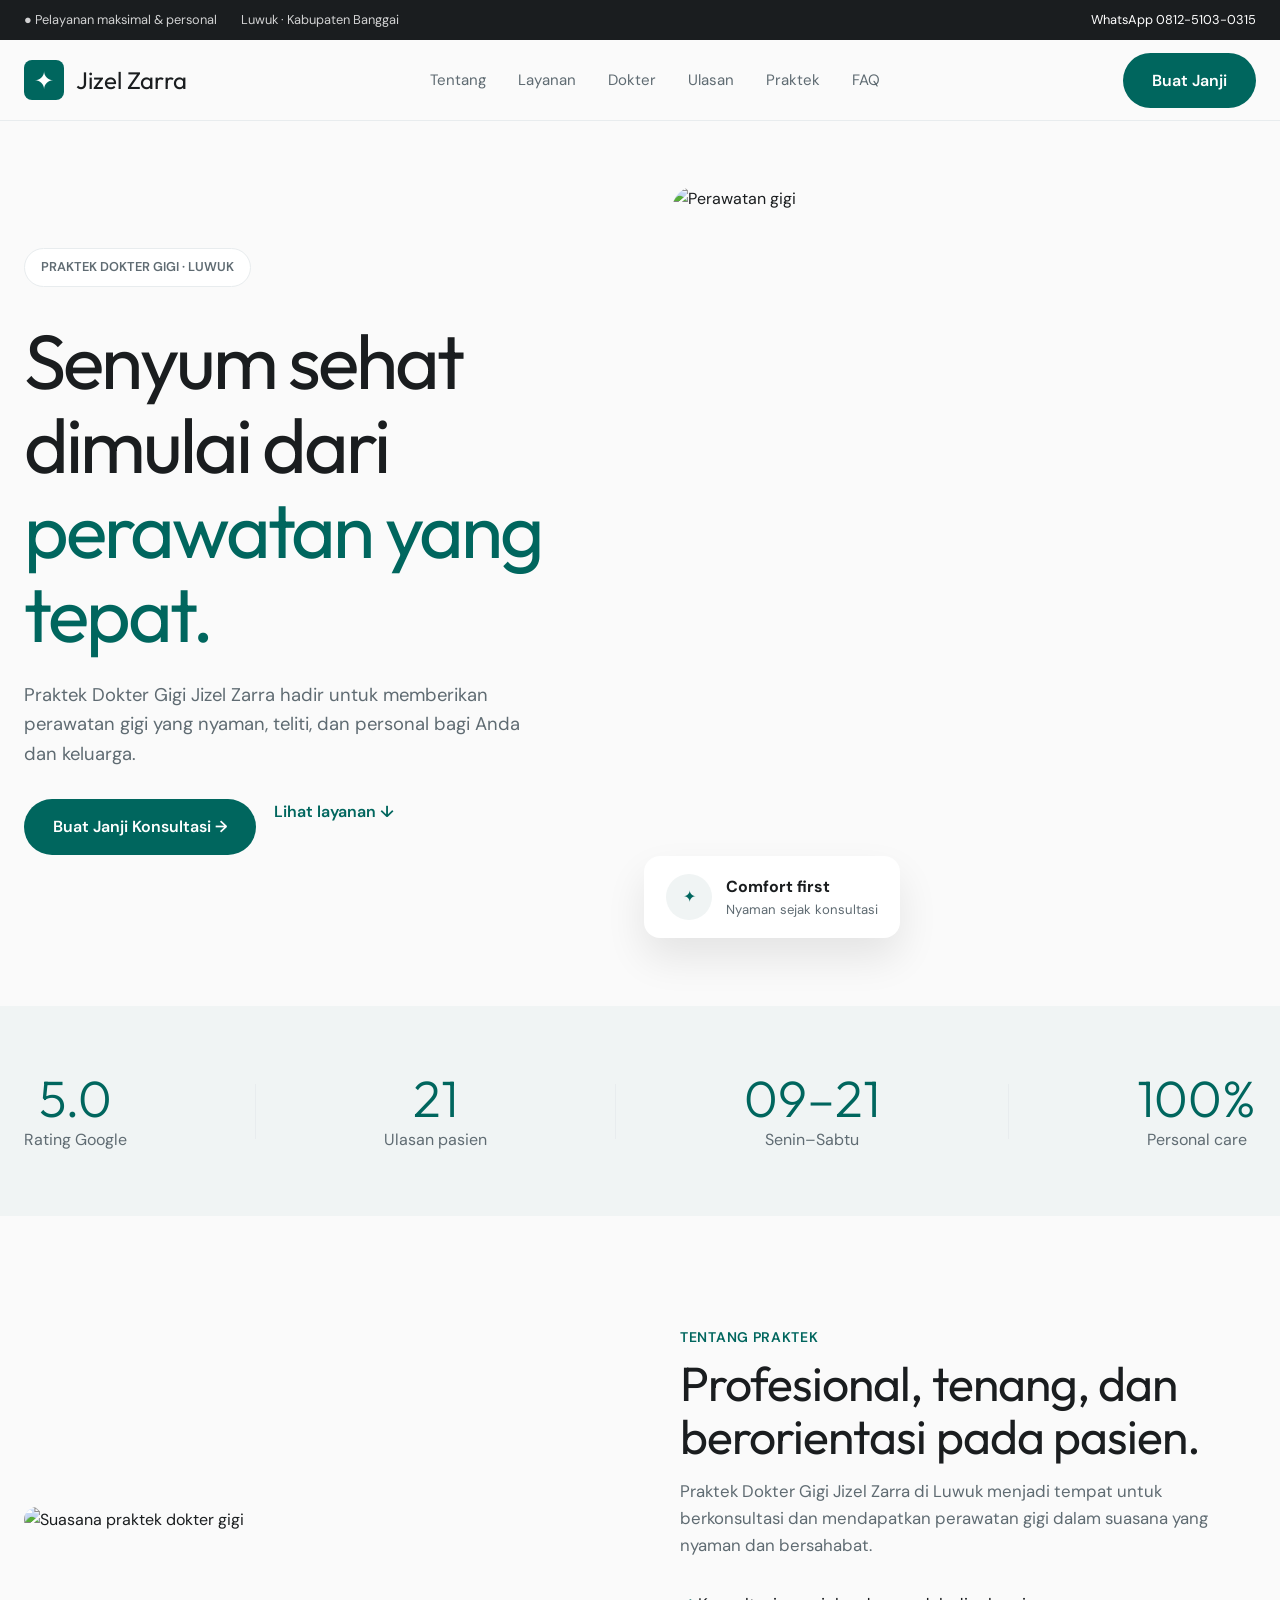
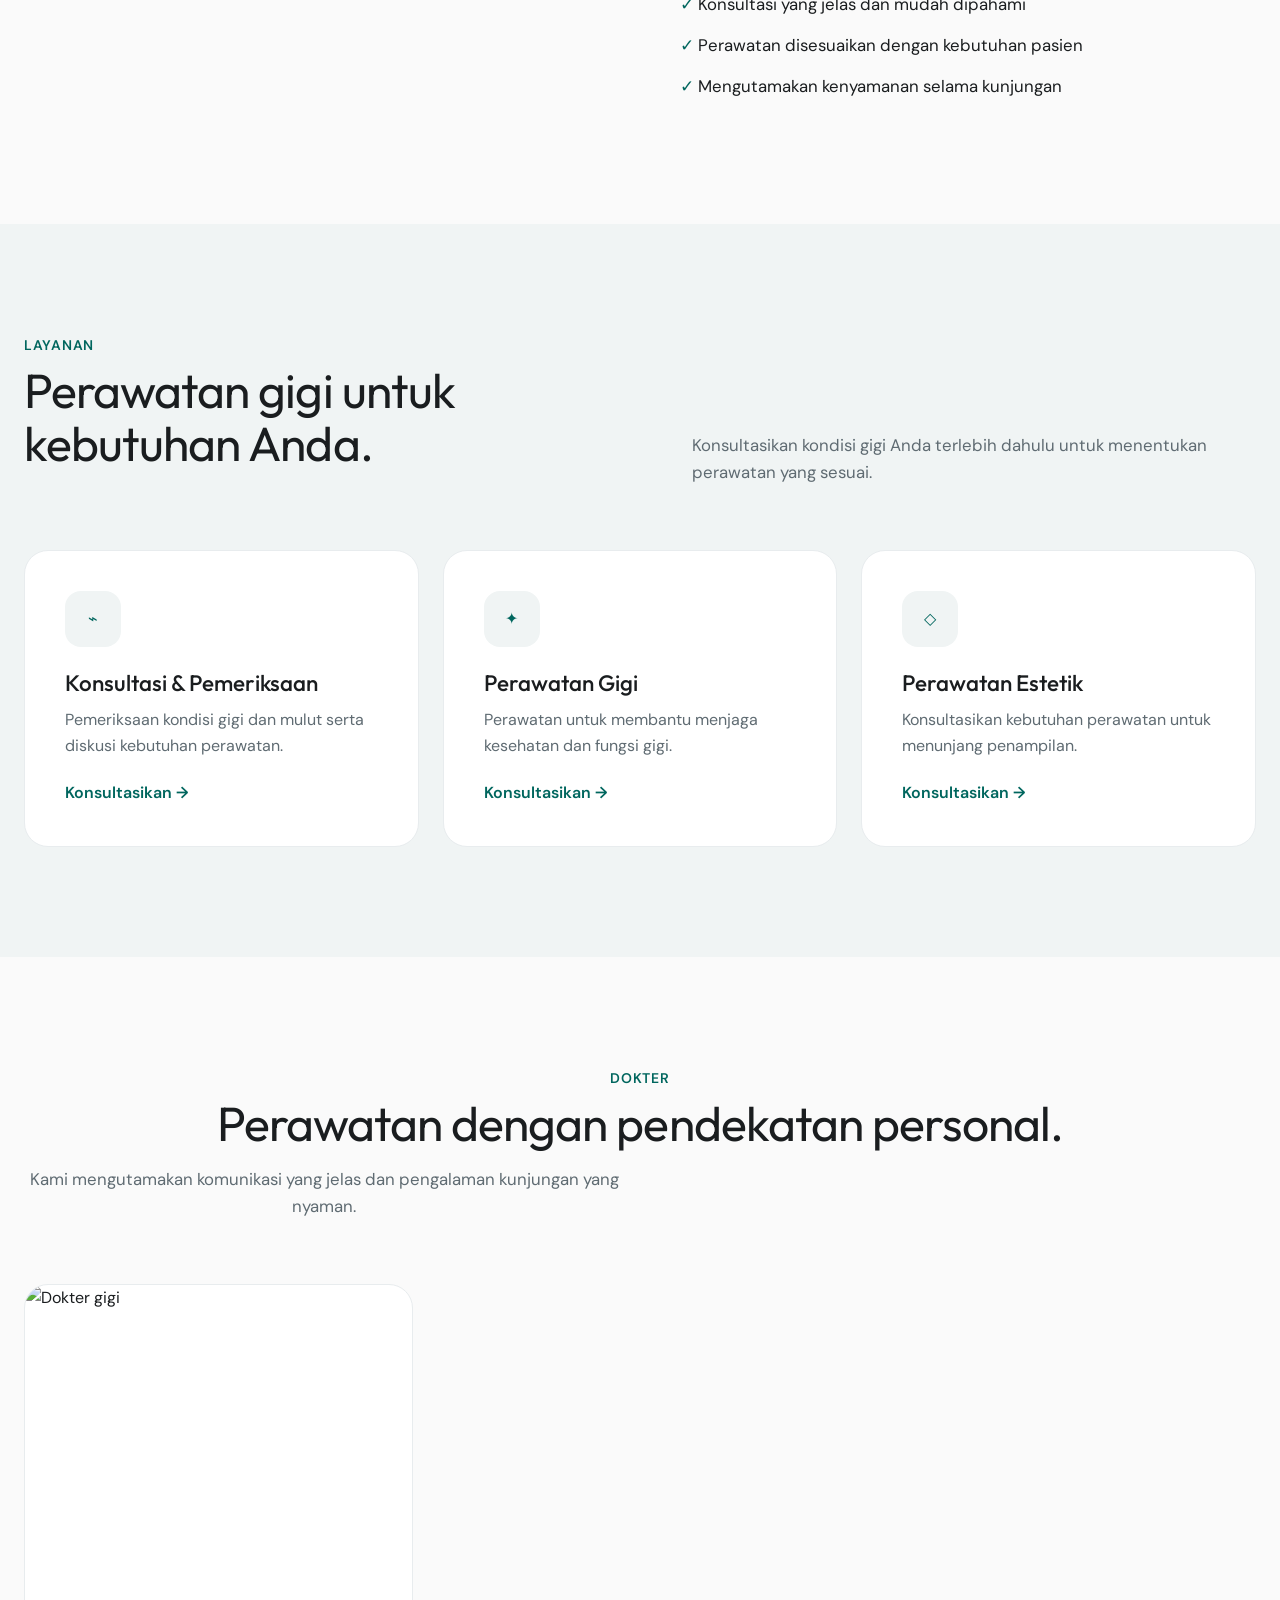
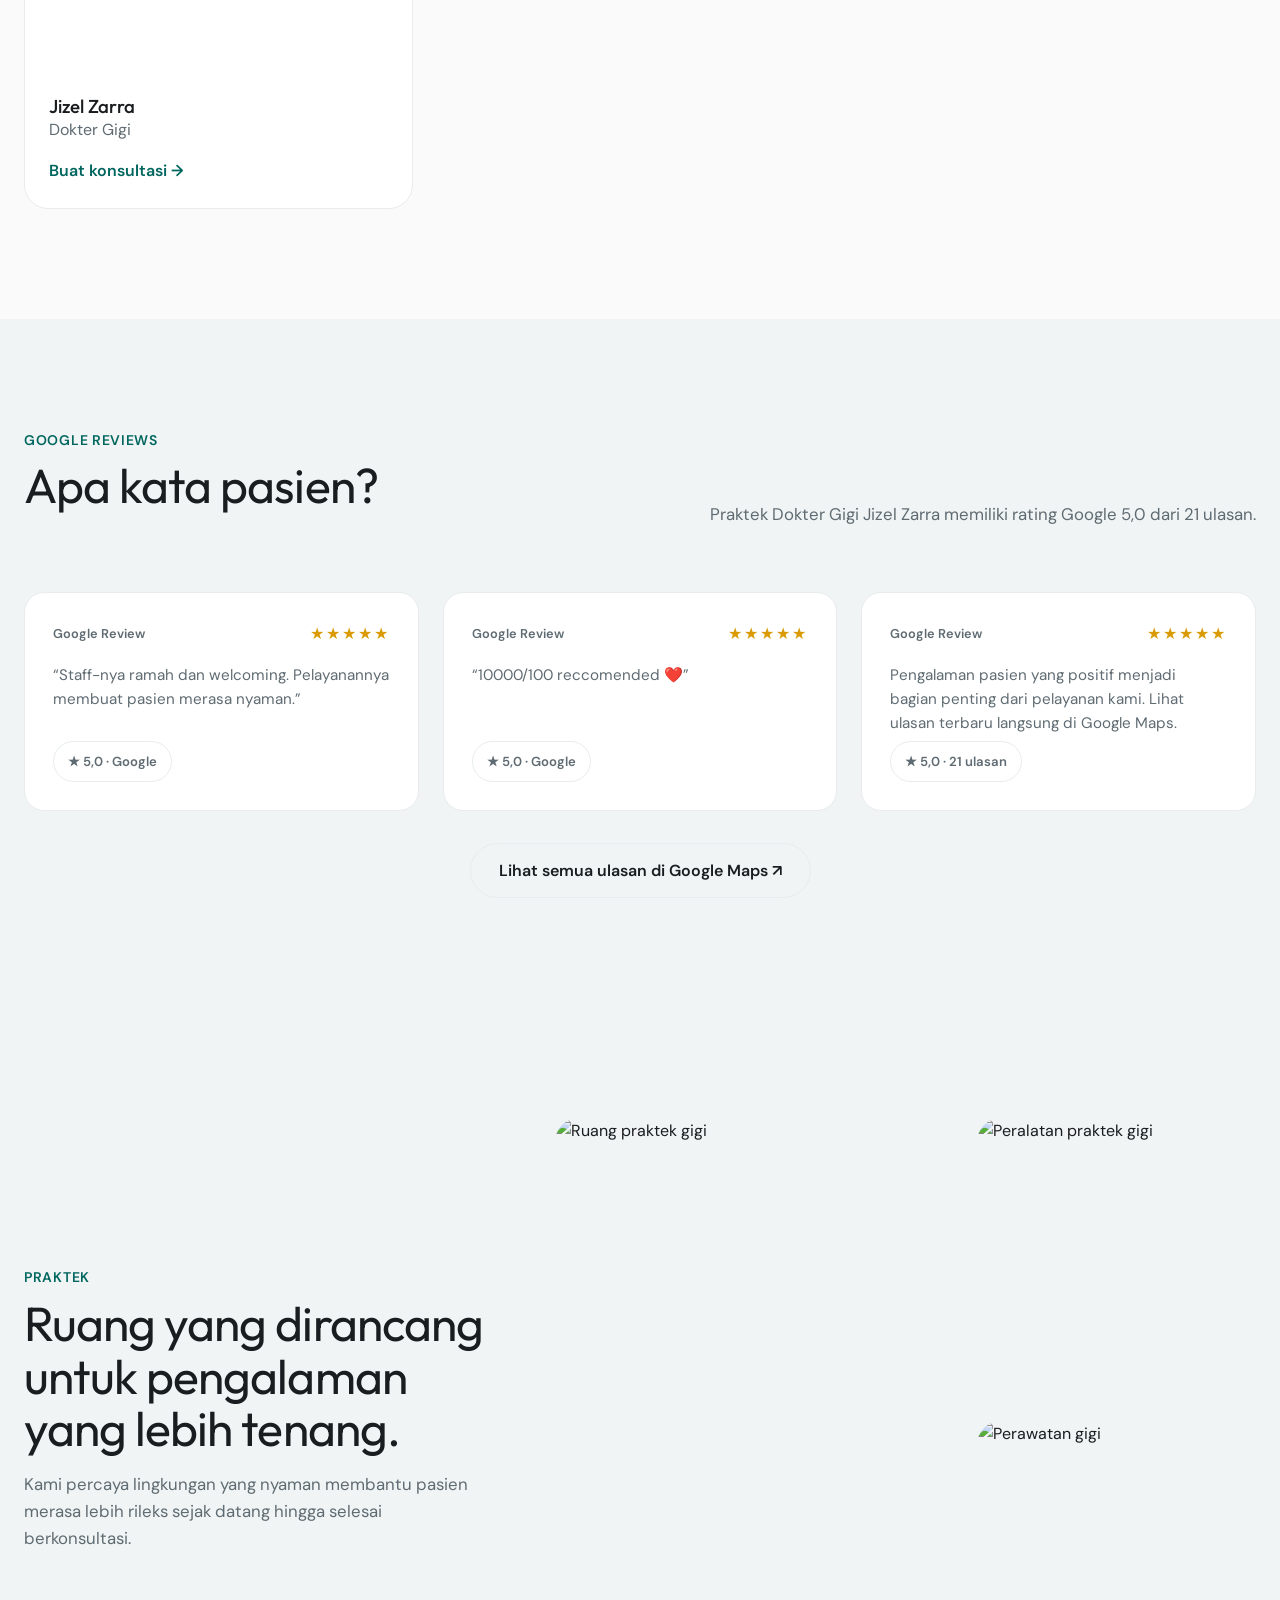
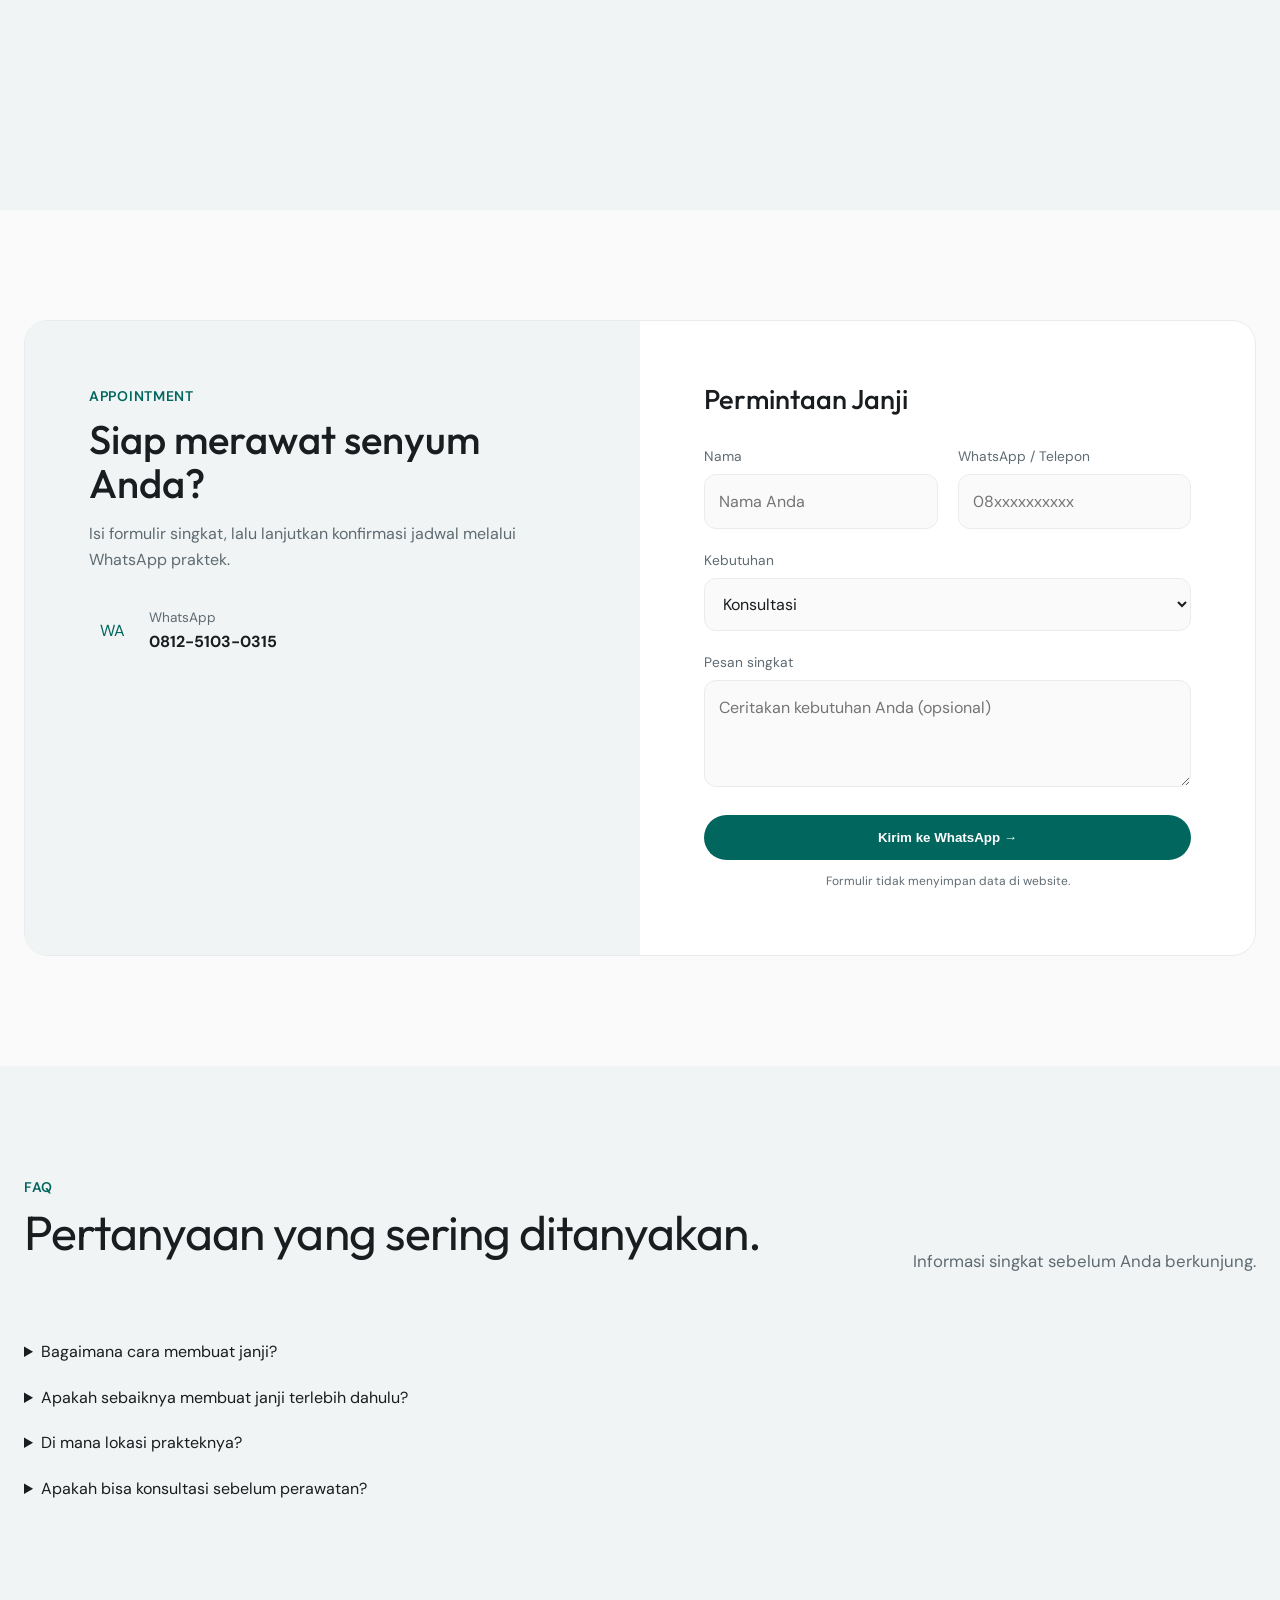
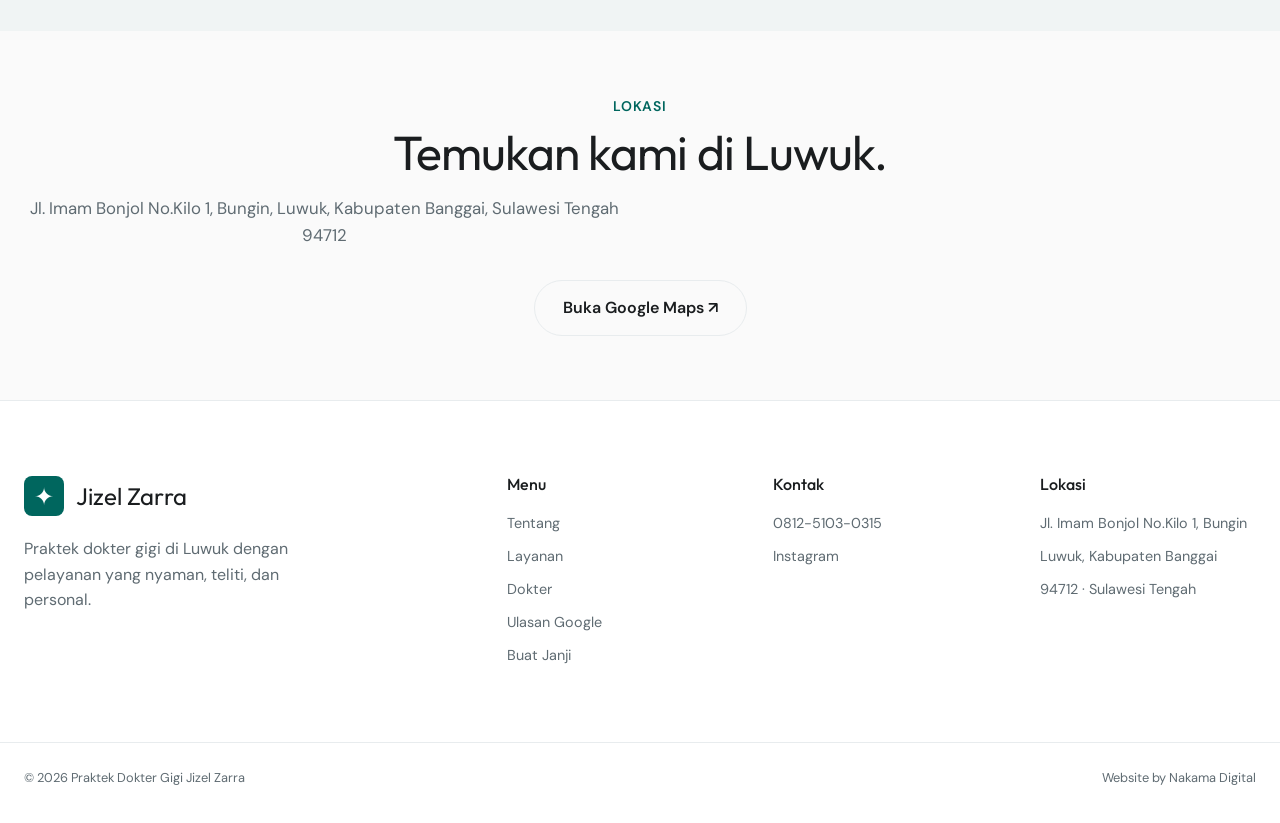
==== commit 6f3fa777: "Fix page structure, add Google Reviews section, improve form fields, and align navigation" ====
--- a/index.html
+++ b/index.html
@@ -1,40 +1,15 @@
-<!doctype html>
-<html lang="id">
-<head>
-<meta charset="utf-8">
-<meta name="viewport" content="width=device-width,initial-scale=1">
-<meta name="theme-color" content="#00665E">
-<meta name="robots" content="index,follow">
-<meta name="description" content="Praktek Dokter Gigi Jizel Zarra di Luwuk, Kabupaten Banggai. Konsultasi dan perawatan gigi dengan pelayanan yang nyaman dan personal.">
-<meta property="og:title" content="Praktek Dokter Gigi Jizel Zarra | Luwuk">
-<meta property="og:description" content="Perawatan gigi yang nyaman dan personal di Luwuk, Kabupaten Banggai.">
-<title>Praktek Dokter Gigi Jizel Zarra | Luwuk</title>
-<link rel="preconnect" href="https://fonts.googleapis.com">
-<link rel="preconnect" href="https://fonts.gstatic.com" crossorigin>
-<link href="https://fonts.googleapis.com/css2?family=DM+Sans:wght@400;500;600;700&family=Outfit:wght@400;500;600;700&display=swap" rel="stylesheet">
-<link rel="stylesheet" href="css/style.css">
-<script defer src="js/nakama-site-config.js"></script>
-<script defer src="js/main.js"></script>
-<script type="application/ld+json">{"@context":"https://schema.org","@type":"Dentist","name":"Praktek Dokter Gigi Jizel Zarra","description":"Praktek dokter gigi di Luwuk, Kabupaten Banggai.","telephone":"+6281251030315","address":{"@type":"PostalAddress","streetAddress":"Jl. Imam Bonjol No.Kilo 1, Bungin","addressLocality":"Luwuk","addressRegion":"Sulawesi Tengah","postalCode":"94712","addressCountry":"ID"},"aggregateRating":{"@type":"AggregateRating","ratingValue":"5.0","reviewCount":"21"}}</script>
-</head>
-<body>
+<!doctype html><html lang="id"><head><meta charset="utf-8"><meta name="viewport" content="width=device-width,initial-scale=1"><meta name="theme-color" content="#00665E"><meta name="robots" content="index,follow"><meta name="description" content="Praktek Dokter Gigi Jizel Zarra di Luwuk, Kabupaten Banggai. Konsultasi dan perawatan gigi dengan pelayanan yang nyaman dan personal."><meta property="og:title" content="Praktek Dokter Gigi Jizel Zarra | Luwuk"><meta property="og:description" content="Perawatan gigi yang nyaman dan personal di Luwuk, Kabupaten Banggai."><title>Praktek Dokter Gigi Jizel Zarra | Luwuk</title><link rel="preconnect" href="https://fonts.googleapis.com"><link rel="preconnect" href="https://fonts.gstatic.com" crossorigin><link href="https://fonts.googleapis.com/css2?family=DM+Sans:wght@400;500;600;700&family=Outfit:wght@400;500;600;700&display=swap" rel="stylesheet"><link rel="stylesheet" href="css/style.css"><script defer src="js/nakama-site-config.js"></script><script defer src="js/main.js"></script><script type="application/ld+json">{"@context":"https://schema.org","@type":"Dentist","name":"Praktek Dokter Gigi Jizel Zarra","description":"Praktek dokter gigi di Luwuk, Kabupaten Banggai.","telephone":"+6281251030315","address":{"@type":"PostalAddress","streetAddress":"Jl. Imam Bonjol No.Kilo 1, Bungin","addressLocality":"Luwuk","addressRegion":"Sulawesi Tengah","postalCode":"94712","addressCountry":"ID"},"aggregateRating":{"@type":"AggregateRating","ratingValue":"5.0","reviewCount":"21"}}</script></head><body>
 <div class="top-bar"><div class="container top-bar-inner"><div class="top-bar-left"><span>● Pelayanan maksimal & personal</span><span>Luwuk · Kabupaten Banggai</span></div><a class="emergency-contact" href="https://wa.me/6281251030315" target="_blank" rel="noopener">WhatsApp 0812-5103-0315</a></div></div>
-<header class="navbar" id="header"><div class="container nav-inner">
-<a class="brand" href="#home"><span class="brand-logo">✦</span><span>Jizel Zarra</span></a>
-<nav class="nav-links" id="navLinks"><a class="nav-link" href="#about">Tentang</a><a class="nav-link" href="#services">Layanan</a><a class="nav-link" href="#doctor">Dokter</a><a class="nav-link" href="#facilities">Praktek</a><a class="nav-link" href="#faq">FAQ</a></nav>
-<div class="nav-actions"><a class="btn btn-primary" href="#appointment">Buat Janji</a><button class="menu-toggle" id="menuBtn" aria-label="Buka menu"><span></span><span></span><span></span></button></div>
-</div></header>
+<header class="navbar" id="header"><div class="container nav-inner"><a class="brand" href="#home"><span class="brand-logo">✦</span><span>Jizel Zarra</span></a><nav class="nav-links" id="navLinks"><a class="nav-link" href="#about">Tentang</a><a class="nav-link" href="#services">Layanan</a><a class="nav-link" href="#doctor">Dokter</a><a class="nav-link" href="#reviews">Ulasan</a><a class="nav-link" href="#facilities">Praktek</a><a class="nav-link" href="#faq">FAQ</a></nav><div class="nav-actions"><a class="btn btn-primary" href="#appointment">Buat Janji</a><button class="menu-toggle" id="menuBtn" aria-label="Buka menu" aria-expanded="false"><span></span><span></span><span></span></button></div></div></header>
 <main id="home">
 <section class="hero"><div class="container hero-container"><div class="hero-copy reveal"><span class="hero-label">PRAKTEK DOKTER GIGI · LUWUK</span><h1 class="hero-title">Senyum sehat dimulai dari <em>perawatan yang tepat.</em></h1><p class="hero-desc">Praktek Dokter Gigi Jizel Zarra hadir untuk memberikan perawatan gigi yang nyaman, teliti, dan personal bagi Anda dan keluarga.</p><div class="hero-buttons"><a class="btn btn-primary" href="#appointment">Buat Janji Konsultasi →</a><a class="link-arrow" href="#services">Lihat layanan ↓</a></div></div><div class="hero-visual reveal reveal-delay"><div class="image-wrapper"><img src="https://images.unsplash.com/photo-1609840114035-3c981b782dfe?auto=format&fit=crop&w=1200&q=85" alt="Perawatan gigi" fetchpriority="high"></div><div class="floating-badge"><div class="badge-icon">✦</div><div class="badge-text"><strong>Comfort first</strong><span>Nyaman sejak konsultasi</span></div></div></div></div></section>
 <section class="section-padding-sm bg-soft"><div class="container trust-container"><div class="stat-item"><h3>5.0</h3><p>Rating Google</p></div><div class="stat-divider"></div><div class="stat-item"><h3>21</h3><p>Ulasan pasien</p></div><div class="stat-divider"></div><div class="stat-item"><h3>09–21</h3><p>Senin–Sabtu</p></div><div class="stat-divider"></div><div class="stat-item"><h3>100%</h3><p>Personal care</p></div></div></section>
-<section class="section-padding" id="about"><div class="container about-container"><div class="about-visual reveal"><img class="rounded-image" src="https://images.unsplash.com/photo-1588776814546-daab30f310ce?auto=format&fit=crop&w=1100&q=85" alt="Suasana praktek dokter gigi" loading="lazy"></div><div class="reveal reveal-delay"><span class="section-subtitle">Tentang Praktek</span><h2 class="section-title">Profesional, tenang, dan berorientasi pada pasien.</h2><p class="section-desc">Praktek Dokter Gigi Jizel Zarra di Luwuk menjadi tempat untuk berkonsultasi dan mendapatkan perawatan gigi dalam suasana yang nyaman dan bersahabat.</p><ul class="feature-list"><li>✓ <span>Konsultasi yang jelas dan mudah dipahami</span></li><li>✓ <span>Perawatan disesuaikan dengan kebutuhan pasien</span></li><li>✓ <span>Mengutamakan kenyamanan selama kunjungan</span></li></ul></div></div></section>
+<section class="section-padding" id="about"><div class="container about-container"><div class="about-visual reveal"><img class="rounded-image" src="https://images.unsplash.com/photo-1588776814546-daab30f310ce?auto=format&fit=crop&w=1100&q=85" alt="Suasana praktek dokter gigi" loading="lazy"></div><div class="reveal reveal-delay"><span class="section-subtitle">Tentang Praktek</span><h2 class="section-title">Profesional, tenang, dan berorientasi pada pasien.</h2><p class="section-desc">Praktek Dokter Gigi Jizel Zarra di Luwuk menjadi tempat untuk berkonsultasi dan mendapatkan perawatan gigi dalam suasana yang nyaman dan bersahabat.</p><ul class="feature-list"><li>✓ Konsultasi yang jelas dan mudah dipahami</li><li>✓ Perawatan disesuaikan dengan kebutuhan pasien</li><li>✓ Mengutamakan kenyamanan selama kunjungan</li></ul></div></div></section>
 <section class="section-padding bg-soft" id="services"><div class="container"><div class="flex-between"><div><span class="section-subtitle">Layanan</span><h2 class="section-title">Perawatan gigi untuk kebutuhan Anda.</h2></div><p class="section-desc">Konsultasikan kondisi gigi Anda terlebih dahulu untuk menentukan perawatan yang sesuai.</p></div><div class="services-grid mt-lg"><article class="service-card reveal"><div class="service-icon">⌁</div><h3>Konsultasi & Pemeriksaan</h3><p>Pemeriksaan kondisi gigi dan mulut serta diskusi kebutuhan perawatan.</p><a class="link-arrow" href="#appointment">Konsultasikan →</a></article><article class="service-card reveal reveal-delay"><div class="service-icon">✦</div><h3>Perawatan Gigi</h3><p>Perawatan untuk membantu menjaga kesehatan dan fungsi gigi.</p><a class="link-arrow" href="#appointment">Konsultasikan →</a></article><article class="service-card reveal reveal-delay-2"><div class="service-icon">◇</div><h3>Perawatan Estetik</h3><p>Konsultasikan kebutuhan perawatan untuk menunjang penampilan.</p><a class="link-arrow" href="#appointment">Konsultasikan →</a></article></div></div></section>
 <section class="section-padding" id="doctor"><div class="container"><div class="text-center"><span class="section-subtitle">Dokter</span><h2 class="section-title">Perawatan dengan pendekatan personal.</h2><p class="section-desc">Kami mengutamakan komunikasi yang jelas dan pengalaman kunjungan yang nyaman.</p></div><div class="doctors-grid mt-lg"><article class="doctor-card reveal"><div class="doctor-img"><img src="https://images.unsplash.com/photo-1559839734-2b71ea197ec2?auto=format&fit=crop&w=900&q=85" alt="Dokter gigi" loading="lazy"></div><div class="doctor-info"><h3>Jizel Zarra</h3><p class="specialty">Dokter Gigi</p><a class="link-arrow" href="#appointment">Buat konsultasi →</a></div></article></div></div></section>
+<section class="section-padding bg-soft" id="reviews"><div class="container"><div class="flex-between"><div><span class="section-subtitle">Google Reviews</span><h2 class="section-title">Apa kata pasien?</h2></div><p class="section-desc">Praktek Dokter Gigi Jizel Zarra memiliki rating Google 5,0 dari 21 ulasan.</p></div><div class="reviews-grid mt-lg"><article class="review-card reveal"><div class="review-top"><span class="review-source">Google Review</span><span class="review-stars">★★★★★</span></div><p>“Staff-nya ramah dan welcoming. Pelayanannya membuat pasien merasa nyaman.”</p><span class="google-badge">★ 5,0 · Google</span></article><article class="review-card reveal reveal-delay"><div class="review-top"><span class="review-source">Google Review</span><span class="review-stars">★★★★★</span></div><p>“10000/100 reccomended ❤️”</p><span class="google-badge">★ 5,0 · Google</span></article><article class="review-card reveal reveal-delay-2"><div class="review-top"><span class="review-source">Google Review</span><span class="review-stars">★★★★★</span></div><p>Pengalaman pasien yang positif menjadi bagian penting dari pelayanan kami. Lihat ulasan terbaru langsung di Google Maps.</p><span class="google-badge">★ 5,0 · 21 ulasan</span></article></div><div class="review-link"><a class="btn btn-outline" href="https://www.google.com/maps/search/?api=1&query=Praktek%20Dokter%20Gigi%20Jizel%20Zarra%2C%20Luwuk" target="_blank" rel="noopener">Lihat semua ulasan di Google Maps ↗</a></div></div></section>
 <section class="section-padding bg-soft" id="facilities"><div class="container facilities-layout"><div><span class="section-subtitle">Praktek</span><h2 class="section-title">Ruang yang dirancang untuk pengalaman yang lebih tenang.</h2><p class="section-desc">Kami percaya lingkungan yang nyaman membantu pasien merasa lebih rileks sejak datang hingga selesai berkonsultasi.</p></div><div class="facilities-gallery"><div class="gallery-item large"><img src="https://images.unsplash.com/photo-1629909613654-28e377c37b09?auto=format&fit=crop&w=900&q=85" alt="Ruang praktek gigi" loading="lazy"></div><div class="gallery-column"><div class="gallery-item"><img src="https://images.unsplash.com/photo-1606811971618-4486d14f3f99?auto=format&fit=crop&w=700&q=85" alt="Peralatan praktek gigi" loading="lazy"></div><div class="gallery-item"><img src="https://images.unsplash.com/photo-1609840114035-3c981b782dfe?auto=format&fit=crop&w=700&q=85" alt="Perawatan gigi" loading="lazy"></div></div></div></div></section>
-<section class="section-padding" id="appointment"><div class="container"><div class="booking-box reveal"><div class="booking-content"><span class="section-subtitle">Appointment</span><h2>Siap merawat senyum Anda?</h2><p>Isi formulir singkat, lalu lanjutkan konfirmasi jadwal melalui WhatsApp praktek.</p><div class="contact-methods"><div class="method"><div class="badge-icon">WA</div><div><span>WhatsApp</span><strong>0812-5103-0315</strong></div></div></div></div><div class="booking-form-wrapper"><form class="booking-form" id="booking"><h3>Permintaan Janji</h3><div class="form-row"><div class="form-group"><label for="name">Nama</label><input id="name" name="name" required placeholder="Nama Anda"></div><div class="form-group"><label for="phone">WhatsApp / Telepon</label><input id="phone" name="phone" required type="tel" placeholder="08xxxxxxxxxx"></div></div><div class="form-group"><label for="service">Kebutuhan</label><select id="service" name="service"><option>Konsultasi</option><option>Pemeriksaan gigi</option><option>Perawatan gigi</option><option>Perawatan estetik</option><option>Lainnya</option></select></div><div class="form-group"><label for="message">Pesan singkat</label><textarea id="message" name="message" rows="3" placeholder="Ceritakan kebutuhan Anda (opsional)"></textarea></div><button class="btn btn-primary btn-full" type="submit">Kirim ke WhatsApp →</button><small class="form-note">Formulir tidak menyimpan data di website.</small></form></div></div></div></section>
+<section class="section-padding" id="appointment"><div class="container"><div class="booking-box reveal"><div class="booking-content"><span class="section-subtitle">Appointment</span><h2>Siap merawat senyum Anda?</h2><p>Isi formulir singkat, lalu lanjutkan konfirmasi jadwal melalui WhatsApp praktek.</p><div class="contact-methods"><div class="method"><div class="badge-icon">WA</div><div><span>WhatsApp</span><strong>0812-5103-0315</strong></div></div></div></div><div class="booking-form-wrapper"><form class="booking-form" id="booking"><h3>Permintaan Janji</h3><div class="form-row"><div class="form-group"><label for="name">Nama</label><input id="name" name="name" required placeholder="Nama Anda"></div><div class="form-group"><label for="phone">WhatsApp / Telepon</label><input id="phone" name="phone" required type="tel" inputmode="tel" placeholder="08xxxxxxxxxx"></div></div><div class="form-group"><label for="service">Kebutuhan</label><select id="service" name="service"><option>Konsultasi</option><option>Pemeriksaan gigi</option><option>Perawatan gigi</option><option>Perawatan estetik</option><option>Lainnya</option></select></div><div class="form-group"><label for="message">Pesan singkat</label><textarea id="message" name="message" rows="3" placeholder="Ceritakan kebutuhan Anda (opsional)"></textarea></div><button class="btn btn-primary btn-full" type="submit">Kirim ke WhatsApp →</button><small class="form-note">Formulir tidak menyimpan data di website.</small></form></div></div></div></section>
 <section class="section-padding bg-soft" id="faq"><div class="container"><div class="flex-between"><div><span class="section-subtitle">FAQ</span><h2 class="section-title">Pertanyaan yang sering ditanyakan.</h2></div><p class="section-desc">Informasi singkat sebelum Anda berkunjung.</p></div><div class="mt-lg"><details class="form-group"><summary>Bagaimana cara membuat janji?</summary><p class="section-desc mt-sm">Gunakan formulir appointment, lalu lanjutkan konfirmasi melalui WhatsApp praktek.</p></details><details class="form-group"><summary>Apakah sebaiknya membuat janji terlebih dahulu?</summary><p class="section-desc mt-sm">Sebaiknya membuat janji terlebih dahulu agar waktu kunjungan dapat diatur dengan lebih baik.</p></details><details class="form-group"><summary>Di mana lokasi prakteknya?</summary><p class="section-desc mt-sm">Jl. Imam Bonjol No.Kilo 1, Bungin, Luwuk, Kabupaten Banggai, Sulawesi Tengah 94712.</p></details><details class="form-group"><summary>Apakah bisa konsultasi sebelum perawatan?</summary><p class="section-desc mt-sm">Ya. Konsultasi membantu memahami kondisi dan pilihan perawatan yang sesuai.</p></details></div></div></section>
 <section class="section-padding-sm" id="location"><div class="container text-center"><span class="section-subtitle">Lokasi</span><h2 class="section-title">Temukan kami di Luwuk.</h2><p class="section-desc">Jl. Imam Bonjol No.Kilo 1, Bungin, Luwuk, Kabupaten Banggai, Sulawesi Tengah 94712</p><div class="mt-md"><a class="btn btn-outline" target="_blank" rel="noopener" href="https://www.google.com/maps/search/?api=1&query=Jl.+Imam+Bonjol+No.Kilo+1%2C+Bungin%2C+Luwuk%2C+Kabupaten+Banggai%2C+Sulawesi+Tengah+94712">Buka Google Maps ↗</a></div></div></section>
-</main>
-<footer class="footer"><div class="container footer-top"><div><a class="brand" href="#home"><span class="brand-logo">✦</span><span>Jizel Zarra</span></a><p class="footer-desc">Praktek dokter gigi di Luwuk dengan pelayanan yang nyaman, teliti, dan personal.</p></div><div class="footer-links"><h4>Menu</h4><a href="#about">Tentang</a><a href="#services">Layanan</a><a href="#doctor">Dokter</a><a href="#appointment">Buat Janji</a></div><div class="footer-links"><h4>Kontak</h4><a href="https://wa.me/6281251030315" target="_blank" rel="noopener">0812-5103-0315</a><a href="https://www.instagram.com/praktek_drg.jizelzarra/" target="_blank" rel="noopener">Instagram</a></div><div class="footer-links"><h4>Lokasi</h4><span>Jl. Imam Bonjol No.Kilo 1, Bungin</span><span>Luwuk, Kabupaten Banggai</span><span>94712 · Sulawesi Tengah</span></div></div><div class="container footer-bottom"><span>© <span id="year"></span> Praktek Dokter Gigi Jizel Zarra</span><span>Website by Nakama Digital</span></div></footer>
-<button class="back-top" id="top" aria-label="Kembali ke atas">↑</button><div id="toast"></div>
-</body></html>
+</main><footer class="footer"><div class="container footer-top"><div><a class="brand" href="#home"><span class="brand-logo">✦</span><span>Jizel Zarra</span></a><p class="footer-desc">Praktek dokter gigi di Luwuk dengan pelayanan yang nyaman, teliti, dan personal.</p></div><div class="footer-links"><h4>Menu</h4><a href="#about">Tentang</a><a href="#services">Layanan</a><a href="#doctor">Dokter</a><a href="#reviews">Ulasan Google</a><a href="#appointment">Buat Janji</a></div><div class="footer-links"><h4>Kontak</h4><a href="https://wa.me/6281251030315" target="_blank" rel="noopener">0812-5103-0315</a><a href="https://www.instagram.com/praktek_drg.jizelzarra/" target="_blank" rel="noopener">Instagram</a></div><div class="footer-links"><h4>Lokasi</h4><span>Jl. Imam Bonjol No.Kilo 1, Bungin</span><span>Luwuk, Kabupaten Banggai</span><span>94712 · Sulawesi Tengah</span></div></div><div class="container footer-bottom"><span>© <span id="year"></span> Praktek Dokter Gigi Jizel Zarra</span><span>Website by Nakama Digital</span></div></footer><button class="back-top" id="top" aria-label="Kembali ke atas">↑</button><div id="toast"></div></body></html>
--- a/css/style.css
+++ b/css/style.css
@@ -1,50 +1 @@
-/* Theme 01 - CLARITY (Modern Private Clinic) */
-
-:root {
-    --c-bg: #FAFAFA;
-    --c-bg-soft: #F0F4F4;
-    --c-text: #1A1D1F;
-    --c-text-muted: #5F6B72;
-    --c-accent: #00665E;
-    --c-accent-hover: #004F49;
-    --c-white: #FFFFFF;
-    --c-border: #E8ECEE;
-    --f-heading: 'Outfit', sans-serif;
-    --f-body: 'DM Sans', sans-serif;
-    --s-sm: 8px;
-    --s-md: 16px;
-    --s-lg: 32px;
-    --s-xl: 64px;
-    --s-xxl: 120px;
-    --r-sm: 8px;
-    --r-md: 16px;
-    --r-lg: 24px;
-    --r-pill: 100px;
-    --t-smooth: all 0.4s cubic-bezier(0.16, 1, 0.3, 1);
-}
-*{margin:0;padding:0;box-sizing:border-box}
-html{scroll-behavior:smooth}
-body{font-family:var(--f-body);color:var(--c-text);background:var(--c-bg);line-height:1.6;-webkit-font-smoothing:antialiased}
-h1,h2,h3,h4,h5,h6{font-family:var(--f-heading);font-weight:500;line-height:1.1;color:var(--c-text)}
-a{text-decoration:none;color:inherit;transition:var(--t-smooth)}
-img{max-width:100%;height:auto;display:block}
-.container{width:100%;max-width:1280px;margin:0 auto;padding:0 24px}
-.section-padding{padding:var(--s-xxl) 0}.section-padding-sm{padding:var(--s-xl) 0}.bg-soft{background:var(--c-bg-soft)}.text-center{text-align:center}.mt-sm{margin-top:var(--s-md)}.mt-md{margin-top:var(--s-lg)}.mt-lg{margin-top:var(--s-xl)}
-.flex-between{display:flex;justify-content:space-between;align-items:flex-end;gap:var(--s-lg)}
-.section-subtitle{font-family:var(--f-body);font-weight:600;font-size:.875rem;text-transform:uppercase;letter-spacing:.05em;color:var(--c-accent);display:block;margin-bottom:var(--s-sm)}
-.section-title{font-size:3rem;font-weight:400;letter-spacing:-.02em;margin-bottom:var(--s-md)}
-.section-desc{font-size:1.125rem;color:var(--c-text-muted);max-width:600px}.text-center .section-desc{margin:0 auto}
-.btn{display:inline-flex;align-items:center;justify-content:center;padding:14px 28px;font-family:var(--f-body);font-weight:500;font-size:1rem;border-radius:var(--r-pill);cursor:pointer;transition:var(--t-smooth);border:1px solid transparent}.btn-primary{background:var(--c-accent);color:var(--c-white)}.btn-primary:hover{background:var(--c-accent-hover);transform:translateY(-2px);box-shadow:0 10px 20px rgba(0,102,94,.15)}.btn-outline{background:transparent;color:var(--c-text);border-color:var(--c-border)}.btn-outline:hover{border-color:var(--c-accent);color:var(--c-accent)}.btn-full{width:100%}.link-arrow{display:inline-flex;align-items:center;gap:8px;font-weight:500;color:var(--c-accent);font-size:.9375rem}.link-arrow:hover{gap:12px}
-.top-bar{background:var(--c-text);color:#fff;font-size:.8125rem;padding:10px 0}.top-bar-inner{display:flex;justify-content:space-between;align-items:center}.top-bar-left{display:flex;gap:24px}.top-bar-left span{display:flex;align-items:center;gap:8px;opacity:.8}.emergency-contact{color:#fff;font-weight:500}.emergency-contact:hover{color:#4FD1C5}
-.navbar{background:var(--c-bg);border-bottom:1px solid var(--c-border);position:sticky;top:0;z-index:100;transition:var(--t-smooth)}.navbar.scrolled{background:rgba(250,250,250,.9);backdrop-filter:blur(12px)}.nav-inner{display:flex;justify-content:space-between;align-items:center;height:80px}.brand{display:flex;align-items:center;gap:12px;font-family:var(--f-heading);font-weight:500;font-size:1.5rem;letter-spacing:-.02em}.brand-logo{width:40px;height:40px;background:var(--c-accent);color:#fff;border-radius:var(--r-sm);display:flex;align-items:center;justify-content:center}.nav-links{display:flex;gap:32px}.nav-link{font-size:.9375rem;font-weight:500;color:var(--c-text-muted)}.nav-link:hover{color:var(--c-accent)}.nav-actions{display:flex;align-items:center;gap:16px}.menu-toggle{display:none;background:none;border:0;cursor:pointer;flex-direction:column;gap:6px;padding:8px}.menu-toggle span{display:block;width:24px;height:2px;background:var(--c-text);transition:var(--t-smooth)}
-.hero{padding:60px 0 80px;overflow:hidden}.hero-container{display:grid;grid-template-columns:1fr 1fr;gap:64px;align-items:center}.hero-label{display:inline-block;padding:8px 16px;background:#fff;border:1px solid var(--c-border);border-radius:var(--r-pill);font-size:.8125rem;font-weight:600;color:var(--c-text-muted);margin-bottom:var(--s-lg)}.hero-title{font-size:4.5rem;font-weight:400;line-height:1.05;letter-spacing:-.03em;margin-bottom:var(--s-md)}.hero-title em{font-style:normal;color:var(--c-accent)}.hero-desc{font-size:1.25rem;color:var(--c-text-muted);margin-bottom:var(--s-lg);max-width:480px}.hero-buttons{display:flex;gap:16px}.hero-visual{position:relative}.hero-visual .image-wrapper{border-radius:var(--r-lg);overflow:hidden;position:relative;aspect-ratio:4/5}.hero-visual img{width:100%;height:100%;object-fit:cover}.floating-badge{position:absolute;bottom:-24px;left:-32px;background:#fff;padding:20px 24px;border-radius:var(--r-md);box-shadow:0 20px 40px rgba(0,0,0,.08);display:flex;align-items:center;gap:16px;animation:float 6s ease-in-out infinite}.badge-icon{width:48px;height:48px;background:var(--c-bg-soft);color:var(--c-accent);border-radius:50%;display:flex;align-items:center;justify-content:center}.badge-text{display:flex;flex-direction:column}.badge-text strong{font-size:1.125rem;font-family:var(--f-heading)}.badge-text span{font-size:.875rem;color:var(--c-text-muted)}@keyframes float{0%,100%{transform:translateY(0)}50%{transform:translateY(-12px)}}
-.trust-container{display:flex;justify-content:space-between;align-items:center}.stat-item h3{font-size:3.5rem;font-weight:300;letter-spacing:-.04em;color:var(--c-accent);margin-bottom:4px}.stat-item p{font-size:1rem;color:var(--c-text-muted);font-weight:500}.stat-divider{width:1px;height:60px;background:var(--c-border)}
-.about-container{display:grid;grid-template-columns:1fr 1fr;gap:80px;align-items:center}.rounded-image{border-radius:var(--r-lg);box-shadow:0 24px 48px rgba(0,0,0,.06)}.feature-list{list-style:none;margin-top:var(--s-lg)}.feature-list li{display:flex;align-items:center;gap:12px;font-size:1.0625rem;margin-bottom:16px;color:var(--c-text)}.feature-list svg{color:var(--c-accent);flex-shrink:0}
-.services-grid{display:grid;grid-template-columns:repeat(3,1fr);gap:24px}.service-card{background:#fff;padding:40px;border-radius:var(--r-lg);border:1px solid var(--c-border);transition:var(--t-smooth)}.service-card:hover{transform:translateY(-8px);box-shadow:0 20px 40px rgba(0,0,0,.04);border-color:var(--c-accent)}.service-icon{width:56px;height:56px;background:var(--c-bg-soft);color:var(--c-accent);border-radius:var(--r-md);display:flex;align-items:center;justify-content:center;margin-bottom:24px;transition:var(--t-smooth)}.service-card:hover .service-icon{background:var(--c-accent);color:#fff}.service-card h3{font-size:1.5rem;margin-bottom:12px}.service-card p{color:var(--c-text-muted);margin-bottom:24px;font-size:1rem}
-.doctors-grid{display:grid;grid-template-columns:repeat(3,1fr);gap:32px}.doctor-card{border-radius:var(--r-lg);overflow:hidden;background:#fff;border:1px solid var(--c-border);transition:var(--t-smooth)}.doctor-card:hover{transform:translateY(-8px);box-shadow:0 20px 40px rgba(0,0,0,.06)}.doctor-img{aspect-ratio:4/4;overflow:hidden}.doctor-img img{width:100%;height:100%;object-fit:cover;object-position:top;transition:var(--t-smooth)}.doctor-card:hover .doctor-img img{transform:scale(1.05)}.doctor-info{padding:24px}.doctor-info h3{font-size:1.25rem;margin-bottom:4px}.specialty{color:var(--c-text-muted);margin-bottom:16px}
-.facilities-layout{display:grid;grid-template-columns:1fr 1.5fr;gap:64px;align-items:center}.facilities-gallery{display:flex;gap:24px}.gallery-item{border-radius:var(--r-lg);overflow:hidden}.gallery-item img{width:100%;height:100%;object-fit:cover;transition:var(--t-smooth)}.gallery-item:hover img{transform:scale(1.05)}.gallery-item.large{flex:1;aspect-ratio:3/4}.gallery-column{flex:.7;display:flex;flex-direction:column;gap:24px}.gallery-column .gallery-item{aspect-ratio:1/1}
-.booking-box{background:#fff;border-radius:var(--r-lg);border:1px solid var(--c-border);display:grid;grid-template-columns:1fr 1fr;overflow:hidden}.booking-content{padding:64px;background:var(--c-bg-soft);display:flex;flex-direction:column;justify-content:center}.booking-content h2{font-size:2.5rem;margin-bottom:16px}.booking-content p{font-size:1.125rem;color:var(--c-text-muted);margin-bottom:40px}.contact-methods .method{display:flex;align-items:center;gap:16px}.method svg{color:var(--c-accent)}.method span{display:block;font-size:.875rem;color:var(--c-text-muted)}.method strong{display:block;font-size:1.25rem;font-family:var(--f-heading);color:var(--c-text)}.booking-form-wrapper{padding:64px}.booking-form h3{font-size:1.75rem;margin-bottom:32px}.form-row{display:grid;grid-template-columns:1fr 1fr;gap:20px}.form-group{margin-bottom:24px}.form-group label{display:block;font-size:.875rem;font-weight:500;margin-bottom:8px;color:var(--c-text-muted)}.form-group input,.form-group select,.form-group textarea{width:100%;padding:16px;background:var(--c-bg);border:1px solid var(--c-border);border-radius:var(--r-md);font-family:var(--f-body);font-size:1rem;color:var(--c-text);transition:var(--t-smooth)}.form-group input:focus,.form-group select:focus,.form-group textarea:focus{outline:none;border-color:var(--c-accent);background:#fff}.form-note{margin-top:16px;font-size:.8125rem;color:var(--c-text-muted);text-align:center}
-.footer{background:#fff;border-top:1px solid var(--c-border);padding:80px 0 40px}.footer-top{display:grid;grid-template-columns:2fr 1fr 1fr 1fr;gap:64px;margin-bottom:80px}.footer-desc{color:var(--c-text-muted);margin-top:24px;max-width:320px}.footer-links h4{font-size:1.125rem;margin-bottom:24px}.footer-links a{display:block;color:var(--c-text-muted);margin-bottom:12px}.footer-links a:hover{color:var(--c-accent)}.footer-bottom{display:flex;justify-content:space-between;align-items:center;padding-top:32px;border-top:1px solid var(--c-border);color:var(--c-text-muted);font-size:.875rem}.legal-links{display:flex;gap:24px}
-.reveal{opacity:0;transform:translateY(40px);transition:all .8s cubic-bezier(.16,1,.3,1)}.reveal.active{opacity:1;transform:translateY(0)}.reveal-delay{transition-delay:.15s}.reveal-delay-2{transition-delay:.3s}
-@media(max-width:1024px){.hero-title{font-size:3.5rem}.hero-container{gap:40px}.about-container{gap:40px}.facilities-layout{grid-template-columns:1fr}.booking-box{grid-template-columns:1fr}.booking-content,.booking-form-wrapper{padding:40px}}
-@media(max-width:768px){.section-padding{padding:80px 0}.section-title{font-size:2.5rem}.top-bar{display:none}.nav-links,.nav-actions .btn{display:none}.menu-toggle{display:flex}.navbar.menu-open .nav-links{display:flex;flex-direction:column;position:absolute;top:100%;left:0;width:100%;background:#fff;padding:24px;border-bottom:1px solid var(--c-border);box-shadow:0 10px 20px rgba(0,0,0,.05)}.hero-container{grid-template-columns:1fr;text-align:center}.hero-desc{margin:0 auto 32px}.hero-buttons{justify-content:center}.floating-badge{left:50%;transform:translateX(-50%);bottom:-30px}@keyframes float{0%,100%{transform:translate(-50%,0)}50%{transform:translate(-50%,-12px)}}.trust-container{flex-direction:column;gap:24px;text-align:center}.stat-divider{width:100px;height:1px}.about-container{grid-template-columns:1fr}.about-visual{order:-1}.services-grid,.doctors-grid{grid-template-columns:1fr}.flex-between{flex-direction:column;align-items:flex-start;gap:16px}.hidden-mobile{display:none}.footer-top{grid-template-columns:1fr;gap:40px}.footer-bottom{flex-direction:column;gap:16px;text-align:center}}
+:root{--c-bg:#FAFAFA;--c-bg-soft:#F0F4F4;--c-text:#1A1D1F;--c-text-muted:#5F6B72;--c-accent:#00665E;--c-accent-hover:#004F49;--c-white:#fff;--c-border:#E8ECEE;--f-heading:'Outfit',sans-serif;--f-body:'DM Sans',sans-serif;--ease:all .4s cubic-bezier(.16,1,.3,1)}*{margin:0;padding:0;box-sizing:border-box}html{scroll-behavior:smooth}body{font-family:var(--f-body);color:var(--c-text);background:var(--c-bg);line-height:1.6;-webkit-font-smoothing:antialiased}h1,h2,h3,h4{font-family:var(--f-heading);font-weight:500;line-height:1.1}a{text-decoration:none;color:inherit;transition:var(--ease)}img{display:block;max-width:100%}.container{width:100%;max-width:1280px;margin:auto;padding:0 24px}.section-padding{padding:110px 0}.section-padding-sm{padding:64px 0}.bg-soft{background:var(--c-bg-soft)}.text-center{text-align:center}.mt-sm{margin-top:16px}.mt-md{margin-top:32px}.mt-lg{margin-top:64px}.flex-between{display:flex;justify-content:space-between;align-items:flex-end;gap:32px}.section-subtitle{display:block;margin-bottom:8px;color:var(--c-accent);font-size:.875rem;font-weight:600;text-transform:uppercase;letter-spacing:.05em}.section-title{font-size:3rem;font-weight:400;letter-spacing:-.02em;margin-bottom:16px}.section-desc{font-size:1.05rem;color:var(--c-text-muted);max-width:600px}.btn{display:inline-flex;align-items:center;justify-content:center;padding:14px 28px;border:1px solid transparent;border-radius:100px;font-weight:600;cursor:pointer}.btn-primary{background:var(--c-accent);color:#fff}.btn-primary:hover{background:var(--c-accent-hover);transform:translateY(-2px)}.btn-outline{border-color:var(--c-border)}.btn-outline:hover{border-color:var(--c-accent);color:var(--c-accent)}.btn-full{width:100%}.link-arrow{color:var(--c-accent);font-weight:600}.top-bar{background:var(--c-text);color:#fff;font-size:.8rem;padding:10px 0}.top-bar-inner{display:flex;justify-content:space-between}.top-bar-left{display:flex;gap:24px}.top-bar-left span{opacity:.8}.emergency-contact:hover{color:#4FD1C5}.navbar{position:sticky;top:0;z-index:100;background:rgba(250,250,250,.94);border-bottom:1px solid var(--c-border);backdrop-filter:blur(12px)}.nav-inner{height:80px;display:flex;align-items:center;justify-content:space-between}.brand{display:flex;align-items:center;gap:12px;font-family:var(--f-heading);font-size:1.5rem}.brand-logo{width:40px;height:40px;background:var(--c-accent);color:#fff;border-radius:8px;display:grid;place-items:center}.nav-links{display:flex;gap:32px}.nav-link{font-size:.94rem;color:var(--c-text-muted)}.nav-link:hover{color:var(--c-accent)}.nav-actions{display:flex;align-items:center;gap:16px}.menu-toggle{display:none;border:0;background:none;flex-direction:column;gap:6px;padding:8px}.menu-toggle span{width:24px;height:2px;background:var(--c-text)}.hero{padding:65px 0 90px}.hero-container{display:grid;grid-template-columns:1fr 1fr;gap:64px;align-items:center}.hero-label{display:inline-block;padding:8px 16px;border:1px solid var(--c-border);border-radius:100px;background:#fff;color:var(--c-text-muted);font-size:.8rem;font-weight:600;margin-bottom:32px}.hero-title{font-size:clamp(3rem,6vw,4.8rem);font-weight:400;letter-spacing:-.04em}.hero-title em{font-style:normal;color:var(--c-accent)}.hero-desc{font-size:1.15rem;color:var(--c-text-muted);max-width:520px;margin:24px 0 30px}.hero-buttons{display:flex;gap:18px;flex-wrap:wrap}.hero-visual{position:relative}.hero-visual .image-wrapper{aspect-ratio:4/5;border-radius:24px;overflow:hidden}.hero-visual img{width:100%;height:100%;object-fit:cover}.floating-badge{position:absolute;left:-28px;bottom:-22px;display:flex;align-items:center;gap:14px;background:#fff;padding:18px 22px;border-radius:16px;box-shadow:0 20px 40px rgba(0,0,0,.09)}.badge-icon{width:46px;height:46px;border-radius:50%;background:var(--c-bg-soft);color:var(--c-accent);display:grid;place-items:center}.badge-text strong,.badge-text span{display:block}.badge-text span{font-size:.82rem;color:var(--c-text-muted)}.trust-container{display:flex;justify-content:space-between;align-items:center}.stat-item{text-align:center}.stat-item h3{font-size:3.2rem;font-weight:300;color:var(--c-accent)}.stat-item p{color:var(--c-text-muted)}.stat-divider{width:1px;height:55px;background:var(--c-border)}.about-container{display:grid;grid-template-columns:1fr 1fr;gap:80px;align-items:center}.rounded-image{border-radius:24px}.feature-list{list-style:none;margin-top:32px}.feature-list li{margin:14px 0;font-size:1.05rem}.feature-list li:first-letter{color:var(--c-accent)}.services-grid{display:grid;grid-template-columns:repeat(3,1fr);gap:24px}.service-card{background:#fff;padding:40px;border:1px solid var(--c-border);border-radius:24px;transition:var(--ease)}.service-card:hover{transform:translateY(-7px);border-color:var(--c-accent);box-shadow:0 18px 40px rgba(0,0,0,.05)}.service-icon{width:56px;height:56px;border-radius:16px;background:var(--c-bg-soft);color:var(--c-accent);display:grid;place-items:center;margin-bottom:24px}.service-card h3{font-size:1.4rem;margin-bottom:12px}.service-card p{color:var(--c-text-muted);margin-bottom:22px}.doctors-grid{display:grid;grid-template-columns:repeat(3,1fr);gap:32px}.doctor-card{background:#fff;border:1px solid var(--c-border);border-radius:24px;overflow:hidden}.doctor-img{aspect-ratio:1;overflow:hidden}.doctor-img img{width:100%;height:100%;object-fit:cover}.doctor-info{padding:24px}.specialty{color:var(--c-text-muted);margin-bottom:16px}.facilities-layout{display:grid;grid-template-columns:1fr 1.5fr;gap:64px;align-items:center}.facilities-gallery{display:flex;gap:24px}.gallery-item{overflow:hidden;border-radius:24px}.gallery-item img{width:100%;height:100%;object-fit:cover}.gallery-item.large{flex:1;aspect-ratio:3/4}.gallery-column{flex:.7;display:flex;flex-direction:column;gap:24px}.gallery-column .gallery-item{aspect-ratio:1}.booking-box{display:grid;grid-template-columns:1fr 1fr;background:#fff;border:1px solid var(--c-border);border-radius:24px;overflow:hidden}.booking-content{padding:64px;background:var(--c-bg-soft)}.booking-content h2{font-size:2.5rem;margin:10px 0 16px}.booking-content p{color:var(--c-text-muted);margin-bottom:35px}.method{display:flex;gap:14px;align-items:center}.method strong,.method span{display:block}.method span{color:var(--c-text-muted);font-size:.85rem}.booking-form-wrapper{padding:64px}.booking-form h3{font-size:1.7rem;margin-bottom:30px}.form-row{display:grid;grid-template-columns:1fr 1fr;gap:20px}.form-group{margin-bottom:20px}.form-group label{display:block;color:var(--c-text-muted);font-size:.86rem;margin-bottom:7px}.form-group input,.form-group select,.form-group textarea{width:100%;padding:14px;border:1px solid var(--c-border);border-radius:12px;background:var(--c-bg);font:inherit;color:var(--c-text)}.form-group input:focus,.form-group select:focus,.form-group textarea:focus{outline:none;border-color:var(--c-accent);background:#fff}.form-note{display:block;text-align:center;color:var(--c-text-muted);font-size:.75rem;margin-top:12px}.footer{background:#fff;border-top:1px solid var(--c-border);padding:75px 0 35px}.footer-top{display:grid;grid-template-columns:2fr 1fr 1fr 1fr;gap:50px;margin-bottom:65px}.footer-desc{color:var(--c-text-muted);max-width:320px;margin-top:20px}.footer-links h4{margin-bottom:18px}.footer-links a,.footer-links span{display:block;color:var(--c-text-muted);margin-bottom:10px;font-size:.9rem}.footer-links a:hover{color:var(--c-accent)}.footer-bottom{display:flex;justify-content:space-between;border-top:1px solid var(--c-border);padding-top:25px;color:var(--c-text-muted);font-size:.8rem}.reviews-grid{display:grid;grid-template-columns:repeat(3,1fr);gap:24px}.review-card{background:#fff;border:1px solid var(--c-border);border-radius:20px;padding:28px;transition:var(--ease)}.review-card:hover{transform:translateY(-5px);box-shadow:0 18px 36px rgba(0,0,0,.05)}.review-top{display:flex;justify-content:space-between;align-items:center;margin-bottom:16px}.review-source{font-size:.8rem;font-weight:600;color:var(--c-text-muted)}.review-stars{color:#D99B00;letter-spacing:2px}.review-card p{color:var(--c-text-muted);font-size:.95rem;min-height:78px}.review-link{text-align:center;margin-top:32px}.google-badge{display:inline-flex;padding:9px 14px;border:1px solid var(--c-border);border-radius:100px;background:#fff;color:var(--c-text-muted);font-size:.82rem;font-weight:600}.reveal{opacity:0;transform:translateY(30px);transition:.7s ease}.reveal.active{opacity:1;transform:none}.reveal-delay{transition-delay:.15s}.reveal-delay-2{transition-delay:.3s}#top{position:fixed;right:20px;bottom:20px;width:44px;height:44px;border:0;border-radius:50%;background:var(--c-accent);color:#fff;opacity:0;pointer-events:none;z-index:90}#top.show{opacity:1;pointer-events:auto}#toast{position:fixed;left:50%;bottom:20px;transform:translateX(-50%);background:var(--c-text);color:#fff;padding:10px 16px;border-radius:10px;opacity:0;z-index:200}#toast.show{opacity:1}@media(max-width:1024px){.hero-container,.about-container{gap:40px}.hero-title{font-size:3.5rem}.facilities-layout{grid-template-columns:1fr}.booking-box{grid-template-columns:1fr}.booking-content,.booking-form-wrapper{padding:42px}.reviews-grid{grid-template-columns:1fr 1fr}}@media(max-width:768px){.section-padding{padding:80px 0}.top-bar{display:none}.nav-links,.nav-actions .btn{display:none}.menu-toggle{display:flex}.navbar.menu-open .nav-links{display:flex;position:absolute;top:80px;left:0;width:100%;background:#fff;flex-direction:column;padding:20px 24px;border-bottom:1px solid var(--c-border);box-shadow:0 15px 30px rgba(0,0,0,.06)}.hero-container,.about-container{grid-template-columns:1fr}.hero{text-align:center}.hero-desc{margin:24px auto 30px}.hero-buttons{justify-content:center}.hero-visual{order:-1}.floating-badge{left:50%;transform:translateX(-50%);bottom:-20px}.trust-container{flex-direction:column;gap:22px}.stat-divider{width:90px;height:1px}.services-grid,.doctors-grid,.reviews-grid{grid-template-columns:1fr}.flex-between{flex-direction:column;align-items:flex-start}.footer-top{grid-template-columns:1fr;gap:35px}.footer-bottom{flex-direction:column;gap:12px;text-align:center}.form-row{grid-template-columns:1fr}.facilities-gallery{flex-direction:column}.gallery-item.large{aspect-ratio:4/3}}
